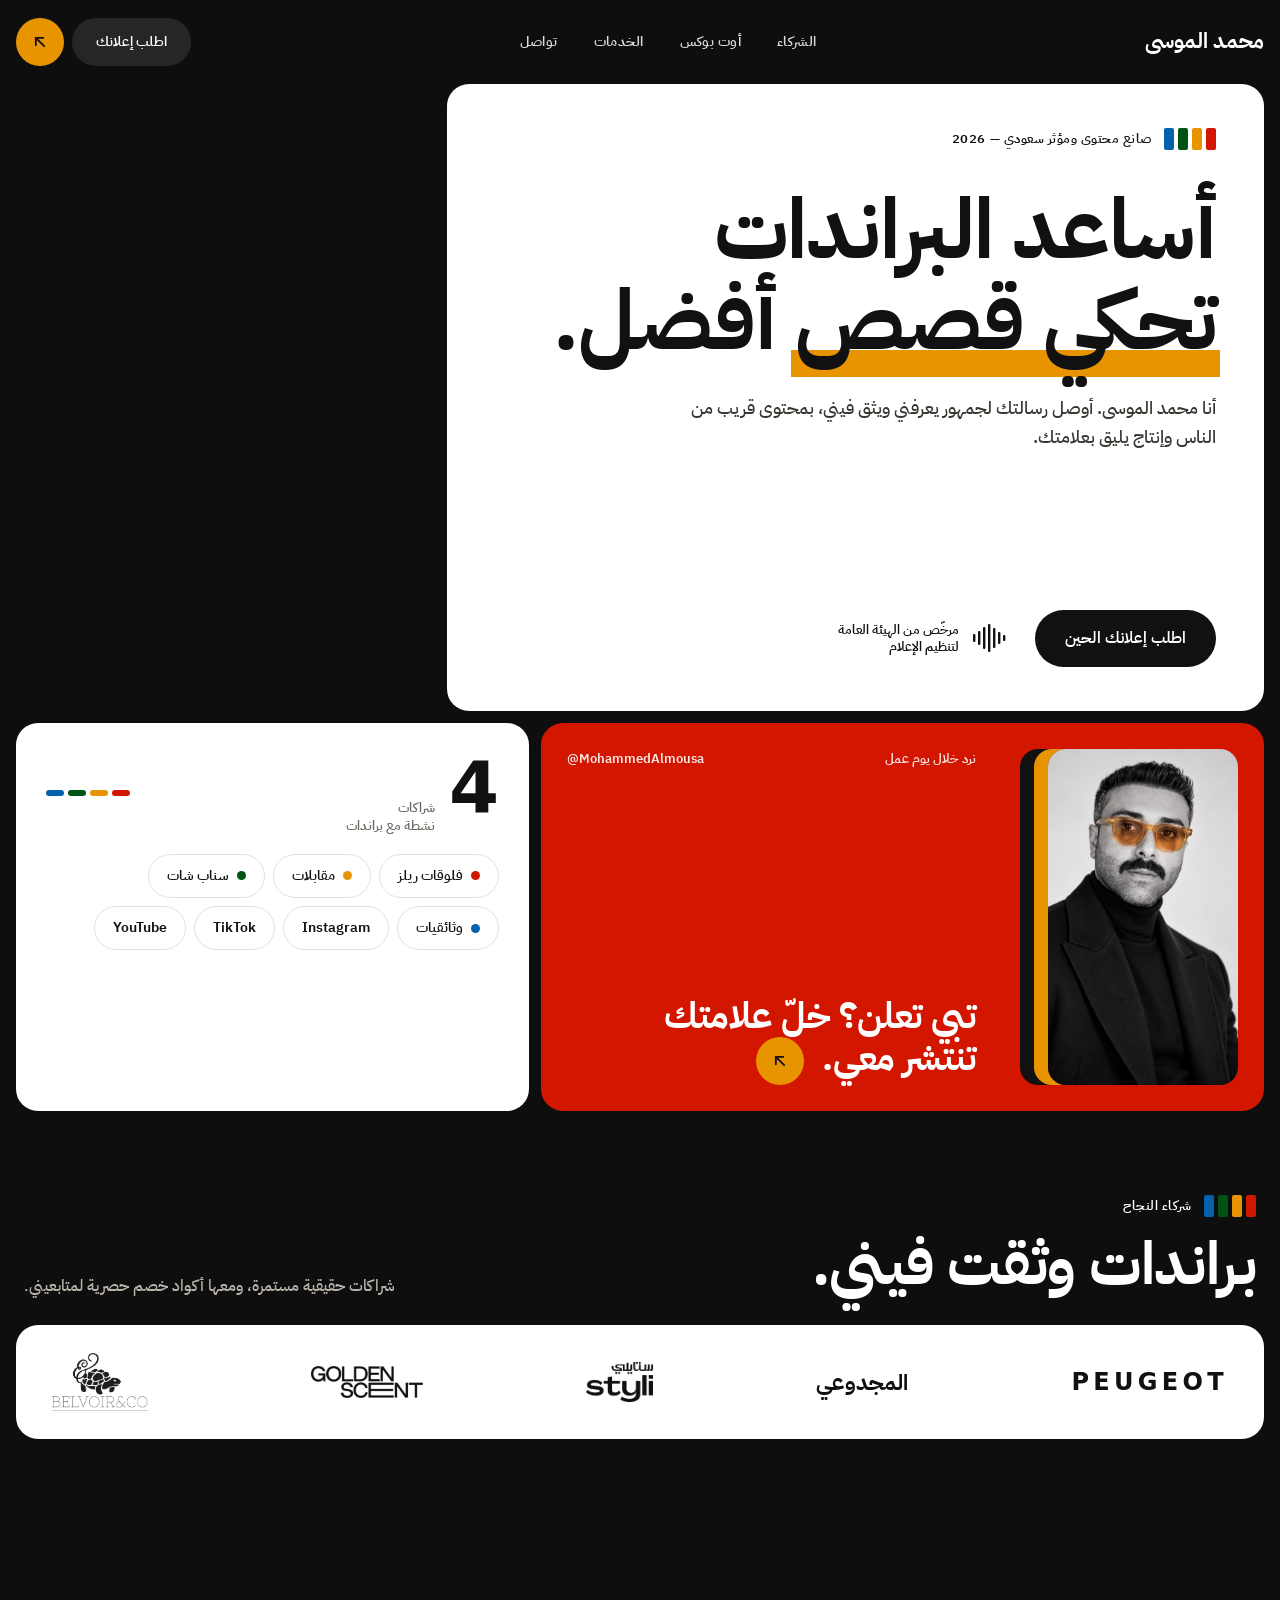
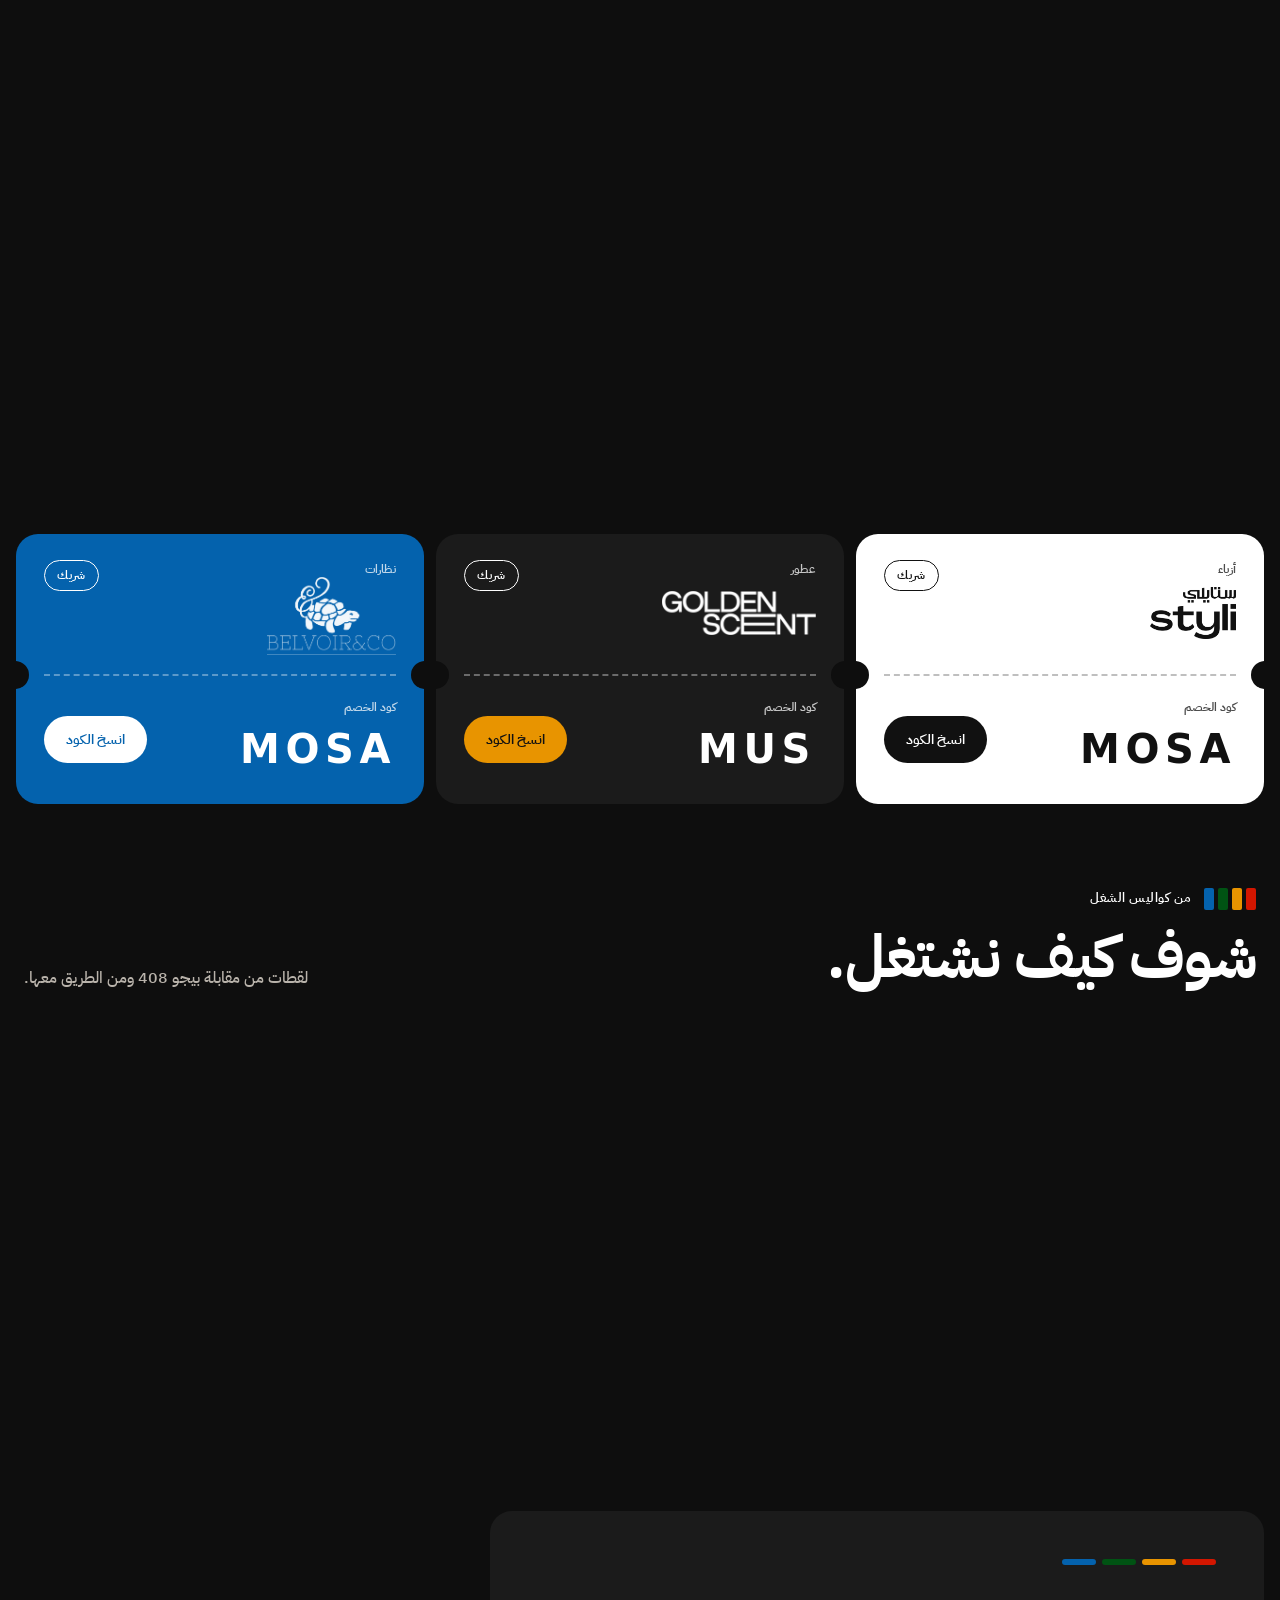
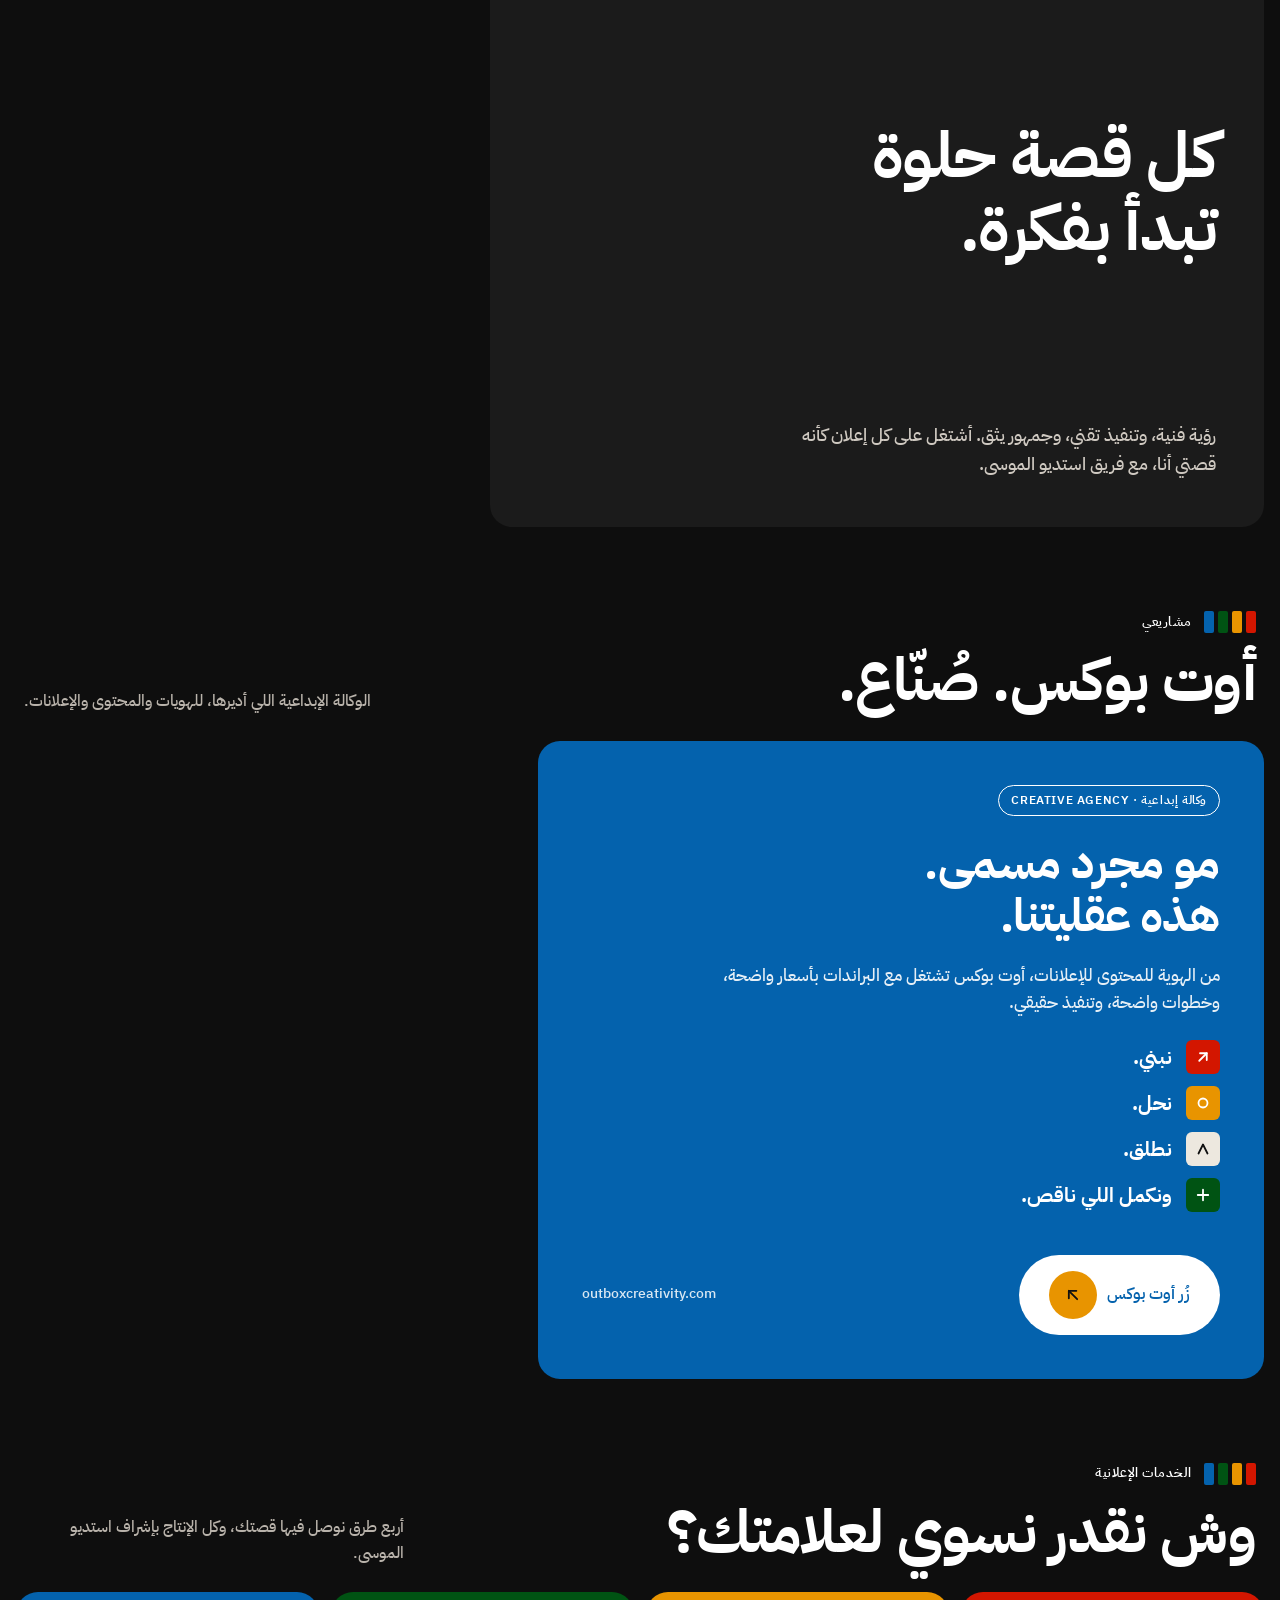
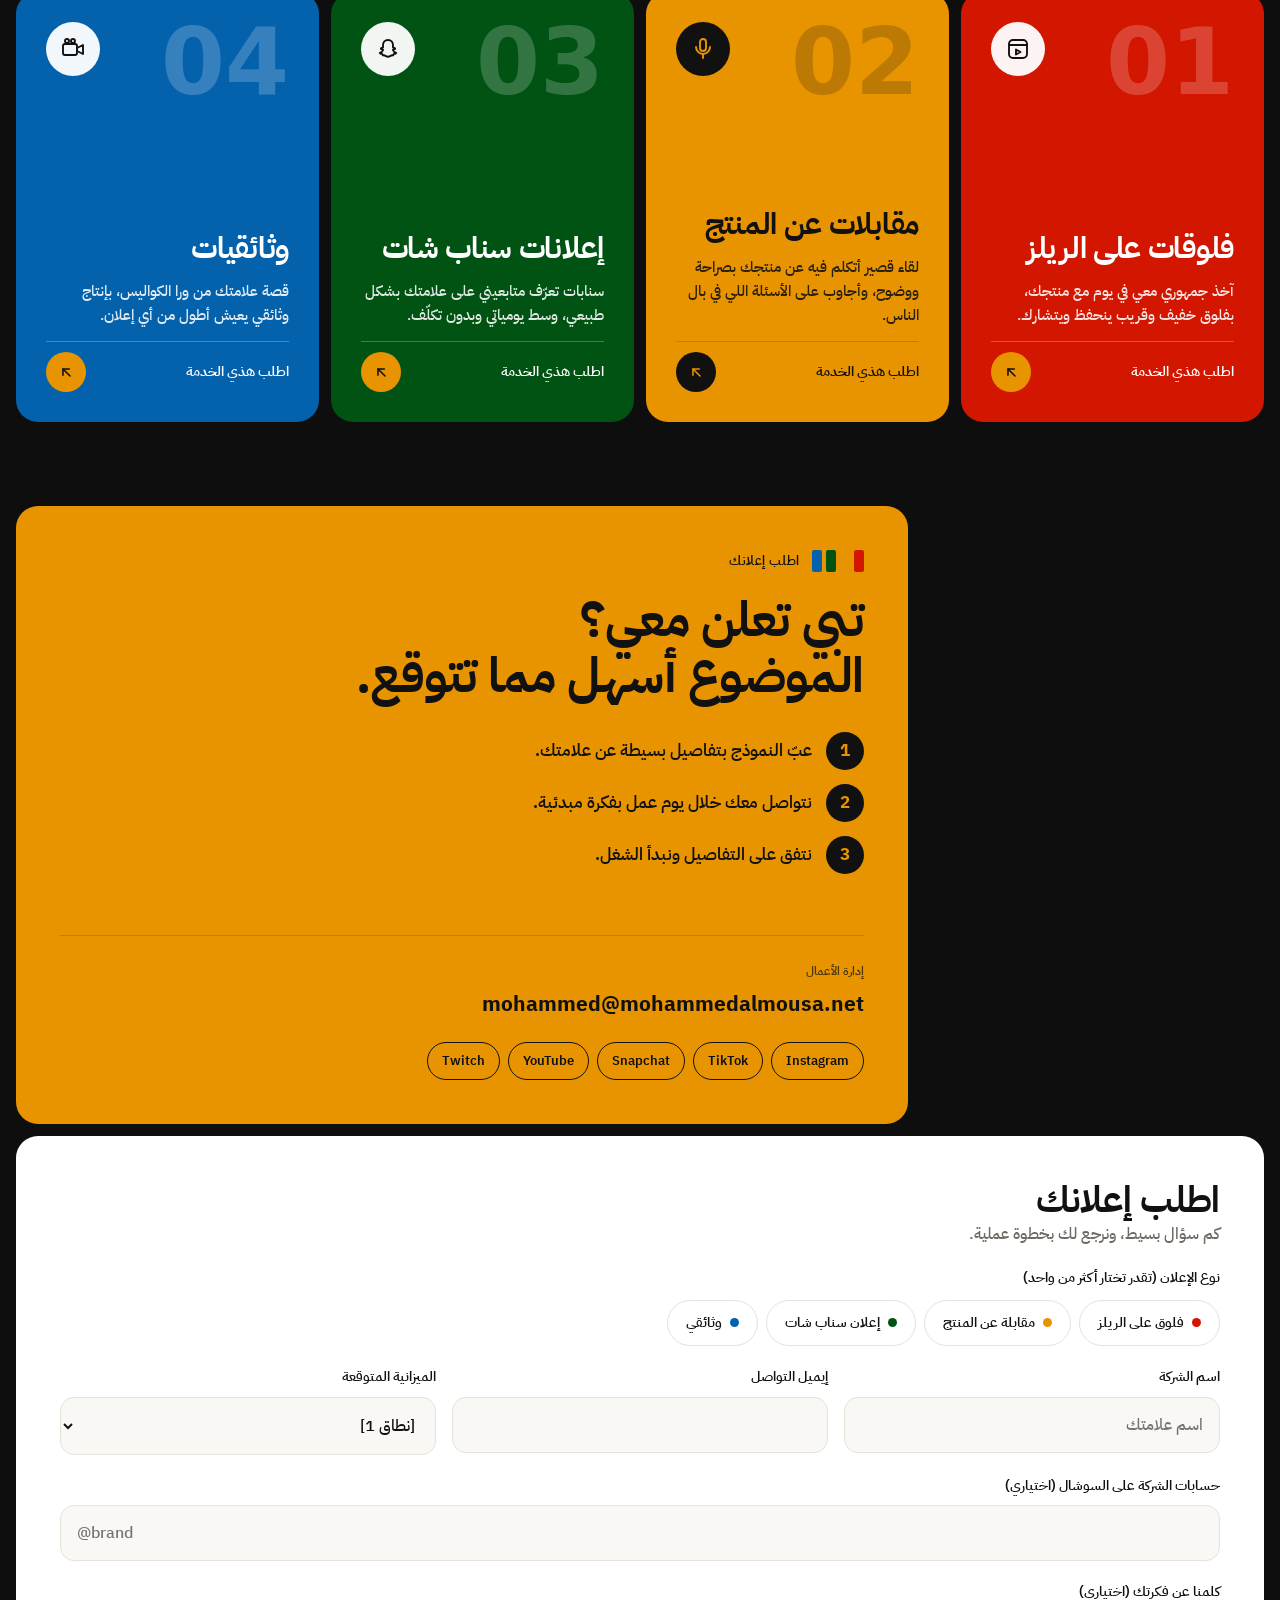
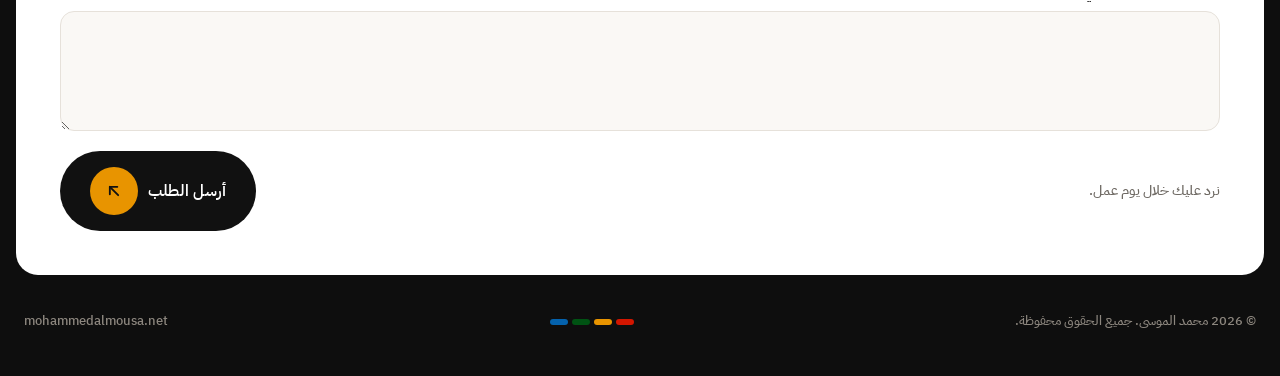
==== index.html @ 9e42bf8b "Add files via upload" ====
<!DOCTYPE html>
<html lang="ar" dir="rtl">
<head>
<meta charset="UTF-8">
<meta name="viewport" content="width=device-width, initial-scale=1">
<title>محمد الموسى — أساعد البراندات تحكي قصص أفضل</title>
<meta name="description" content="محمد الموسى، صانع محتوى ومؤثر سعودي وسفير بيجو المجدوعي. فلوقات ريلز، مقابلات، إعلانات سناب شات، ووثائقيات للبراندات.">
<meta property="og:title" content="محمد الموسى — أساعد البراندات تحكي قصص أفضل">
<meta property="og:description" content="صانع محتوى ومؤثر سعودي. اطلب إعلانك الحين.">
<meta property="og:image" content="https://mohammedalmousa.net/mohammed-smile.jpg">
<meta property="og:url" content="https://mohammedalmousa.net/">
<link rel="canonical" href="https://mohammedalmousa.net/">
<meta name="theme-color" content="#0E0E0E">
<link rel="icon" href="data:image/svg+xml,%3Csvg xmlns='http://www.w3.org/2000/svg' viewBox='0 0 64 64'%3E%3Crect width='64' height='64' rx='14' fill='%230E0E0E'/%3E%3Ctext x='32' y='43' font-family='Arial' font-weight='700' font-size='30' fill='%23E89400' text-anchor='middle'%3EM%3C/text%3E%3C/svg%3E">
<link rel="preconnect" href="https://fonts.googleapis.com">
<link rel="preconnect" href="https://fonts.gstatic.com" crossorigin>
<link href="https://fonts.googleapis.com/css2?family=IBM+Plex+Sans+Arabic:wght@300;400;600;700&display=swap" rel="stylesheet">
<script>document.documentElement.classList.add('js')</script>
<style>
@font-face{font-family:'IBM Plex Sans Arabic';src:url('IBMPlexSansArabic-Medium.ttf') format('truetype');font-weight:500;font-display:swap}
:root{
  --bg:#0E0E0E; --ink:#111111; --white:#FFFFFF; --paper:#F7F4EF;
  --red:#D31600; --orange:#E89400; --green:#005313; --blue:#0462AD;
  --grey:#262626; --muted:#6F6A64; --line:#E6E1DA; --r:22px;
  --ease:cubic-bezier(.2,.7,0,1);
}
*{box-sizing:border-box;margin:0;padding:0}
html{scroll-behavior:smooth}
body{background:var(--bg);color:var(--ink);font-family:'IBM Plex Sans Arabic',system-ui,sans-serif;font-weight:500;line-height:1.6;-webkit-font-smoothing:antialiased;overflow-x:hidden}
a{color:inherit;text-decoration:none}
img{display:block;max-width:100%}
button{font-family:inherit;cursor:pointer}
.wrap{max-width:1400px;margin:0 auto;padding:0 16px}
.card{border-radius:var(--r);overflow:hidden;position:relative}
.white{background:var(--white)} .paper{background:var(--paper)}
.red{background:var(--red);color:#fff} .orange{background:var(--orange)} .green{background:var(--green);color:#fff} .blue{background:var(--blue);color:#fff} .dark{background:#1B1B1B;color:#fff}
.kicker{display:flex;align-items:center;gap:12px;font-size:13px;font-weight:600;letter-spacing:.04em}
.kicker i{display:inline-block;width:10px;height:22px;border-radius:2px}
.kicker i:nth-child(1){background:var(--red)} .kicker i:nth-child(2){background:var(--orange);margin-inline-start:-8px} .kicker i:nth-child(3){background:var(--green);margin-inline-start:-8px} .kicker i:nth-child(4){background:var(--blue);margin-inline-start:-8px}
.tag{display:inline-flex;align-items:center;gap:6px;font-size:12px;font-weight:600;letter-spacing:.05em;border:1.5px solid currentColor;border-radius:999px;padding:5px 12px}
.pill{display:inline-flex;align-items:center;gap:10px;border-radius:999px;font-weight:600;font-size:16px;padding:16px 30px;transition:transform .25s var(--ease),background .2s,box-shadow .25s}
.pill:hover{transform:translateY(-3px)}
.pill.black{background:var(--ink);color:#fff}
.pill.black:hover{box-shadow:0 10px 24px rgba(0,0,0,.25)}
.circle{width:48px;height:48px;border-radius:999px;background:var(--orange);color:var(--ink);display:grid;place-items:center;flex-shrink:0;transition:transform .35s var(--ease)}
.circle svg{width:20px;height:20px}
a:hover .circle,.circle:hover,button:hover .circle{transform:translate(-2px,-2px) scale(1.08)}
.chip{display:inline-flex;align-items:center;gap:8px;border:1.5px solid var(--line);border-radius:999px;padding:10px 18px;font-size:14px;font-weight:600;background:#fff;transition:border-color .2s,transform .25s var(--ease)}
.chip:hover{border-color:var(--ink);transform:translateY(-2px)}
.chip i{width:9px;height:9px;border-radius:999px;display:inline-block}
.chip svg{width:18px;height:18px}
h1,h2,h3{font-weight:700;letter-spacing:-.01em;line-height:1.15}

/* PROGRESS + NAV */
.progress{position:fixed;top:0;right:0;left:0;height:3px;z-index:60;transform-origin:right;transform:scaleX(0);background:linear-gradient(90deg,var(--blue),var(--green),var(--orange),var(--red))}
nav.top{position:sticky;top:0;z-index:40;display:flex;align-items:center;justify-content:space-between;height:84px;color:#fff;transition:height .3s var(--ease),background .3s}
nav.top::before{content:"";position:absolute;inset:0 -16px;background:rgba(14,14,14,.78);backdrop-filter:blur(14px);-webkit-backdrop-filter:blur(14px);opacity:0;transition:opacity .3s;z-index:-1}
nav.top.scrolled{height:68px}
nav.top.scrolled::before{opacity:1}
.logo{display:flex;align-items:center;gap:10px;font-size:21px;font-weight:700}
.logo b{width:28px;height:28px;border-radius:8px;background:conic-gradient(var(--red) 0 25%,var(--orange) 0 50%,var(--green) 0 75%,var(--blue) 0);display:grid;place-items:center;color:#fff;font-size:14px;transition:transform .6s var(--ease)}
.logo:hover b{transform:rotate(90deg)}
.links{display:flex;gap:36px;font-size:14px;font-weight:600;letter-spacing:.03em}
.links a{position:relative;opacity:.85;transition:opacity .2s}
.links a::after{content:"";position:absolute;right:0;left:0;bottom:-6px;height:2px;background:var(--orange);transform:scaleX(0);transform-origin:right;transition:transform .3s var(--ease)}
.links a:hover{opacity:1}.links a:hover::after{transform:scaleX(1)}
.navcta{display:flex;align-items:center;gap:8px}
.navcta .pill{background:var(--grey);color:#fff;padding:13px 24px;font-size:14px}
.burger{display:none;background:none;border:0;color:#fff}

/* ASPECT-TRUE ROWS: media keep their natural ratio, so nothing gets cropped */
.row{display:flex;gap:12px;margin-bottom:12px;align-items:stretch}
.ar{flex:calc(var(--ar)) 1 0;aspect-ratio:var(--ar);min-width:0}
.fx{flex:calc(var(--f,1)) 1 0;min-width:0}
.media img,.media video{position:absolute;inset:0;width:100%;height:100%;object-fit:cover;display:block}
.media{container-type:inline-size}
/* captions on photos/clips: centred, and scaled to the card they sit on */
.media .ph-cap{left:6%;right:6%;inset-inline:6%;bottom:7%;text-align:center;font-size:clamp(16px,8.5cqw,46px);line-height:1.2;text-shadow:0 2px 18px rgba(0,0,0,.35)}
.vtag{position:absolute;top:18px;left:50%;transform:translateX(-50%);white-space:nowrap;z-index:3;display:flex;align-items:center;gap:8px;background:rgba(0,0,0,.55);backdrop-filter:blur(8px);-webkit-backdrop-filter:blur(8px);color:#fff;border-radius:999px;padding:8px 14px;font-size:12px;font-weight:600}
.vtag i{width:8px;height:8px;border-radius:999px;background:var(--red)}
.js .vtag i{animation:blink 1.6s ease-in-out infinite}
@keyframes blink{50%{opacity:.25}}
.reels .card{border-radius:20px}
/* one arrow button everywhere: same size, same colours */
.go .circle{width:40px;height:40px}
.go .circle svg{width:17px;height:17px}
.orange .circle{background:var(--ink);color:var(--orange)}
/* static partner logos */
.logos{background:#fff;border-radius:var(--r);margin-bottom:12px;padding:28px 36px;display:flex;align-items:center;justify-content:space-between;gap:24px;flex-wrap:wrap}
.logos img{height:40px;width:auto}
.logos .pwm{font-family:system-ui,sans-serif;letter-spacing:.18em;font-size:24px;font-weight:700}
/* OUTBOX */
.ob-text{padding:44px;display:flex;flex-direction:column;gap:20px}
.ob-text h3{font-size:clamp(34px,3.6vw,54px)}
.ob-text p{font-size:17px;opacity:.9;max-width:520px}
.ob-list{display:flex;flex-direction:column;gap:12px;margin-top:4px}
.ob-list li{list-style:none;display:flex;align-items:center;gap:14px;font-size:20px;font-weight:700}
.ob-list b{width:34px;height:34px;border-radius:6px;display:grid;place-items:center;color:#fff}
.ob-list b svg{width:18px;height:18px}
.ob-foot{margin-top:auto;display:flex;align-items:center;justify-content:space-between;gap:16px;flex-wrap:wrap}
.ob-foot .pill{background:#fff;color:var(--blue)}
.ob-foot small{font-size:14px;opacity:.85;direction:ltr}
.slider{background:#0A0A0A}
.slides{position:absolute;inset:0;display:flex;overflow-x:auto;scroll-snap-type:x mandatory;scroll-behavior:smooth;scrollbar-width:none}
.slides::-webkit-scrollbar{display:none}
.slides a{flex:0 0 100%;height:100%;scroll-snap-align:start;position:relative}
.slides img{position:absolute;inset:0;width:100%;height:100%;object-fit:cover}
.sl-ctrl{position:absolute;bottom:18px;left:18px;right:18px;z-index:3;display:flex;justify-content:space-between;align-items:center;pointer-events:none}
.sl-ctrl>*{pointer-events:auto}
.sl-btns{display:flex;gap:8px}
.sl-btns button{border:0;padding:0}
.sl-dots{display:flex;gap:6px;background:rgba(0,0,0,.45);backdrop-filter:blur(8px);padding:8px 10px;border-radius:999px}
.sl-dots button{width:9px;height:9px;border-radius:999px;border:0;padding:0;background:rgba(255,255,255,.45);transition:width .3s var(--ease),background .3s}
.sl-dots button[aria-current="true"]{width:26px;background:#fff}
/* GRID */
.bento{display:grid;grid-template-columns:repeat(12,minmax(0,1fr));gap:12px;margin-bottom:12px}
.s7{grid-column:span 7}.s5{grid-column:span 5}.s4{grid-column:span 4}.s8{grid-column:span 8}.s6{grid-column:span 6}.s3{grid-column:span 3}.s12{grid-column:span 12}

/* HERO */
.hero-text{padding:44px 48px;display:flex;flex-direction:column}
.hero-text h1{font-size:clamp(46px,6.6vw,98px);margin:34px 0 28px;line-height:1.08}
.hl{position:relative;white-space:nowrap}
.hl::before{content:"";position:absolute;right:-4px;left:-4px;bottom:.08em;height:.32em;background:var(--orange);z-index:-1;transform-origin:right;transform:scaleX(1)}
.hero-text h1{position:relative;z-index:0}
.hero-text p{font-size:18px;color:#3A3632;max-width:560px}
.hero-foot{margin-top:auto;display:flex;align-items:center;gap:28px;flex-wrap:wrap;padding-top:34px}
.wave{display:flex;align-items:center;gap:14px;font-size:13px;font-weight:600;line-height:1.35}
.wave svg{width:34px;height:28px}
.wave rect{transform-origin:center;transform-box:fill-box}
.js .wave rect{animation:eq 1.2s ease-in-out infinite}
.wave rect:nth-child(2){animation-delay:.1s}.wave rect:nth-child(3){animation-delay:.25s}.wave rect:nth-child(4){animation-delay:.4s}.wave rect:nth-child(5){animation-delay:.2s}.wave rect:nth-child(6){animation-delay:.35s}.wave rect:nth-child(7){animation-delay:.05s}
@keyframes eq{0%,100%{transform:scaleY(1)}50%{transform:scaleY(.35)}}
.js .hero-photo img{animation:kb 16s ease-in-out infinite alternate;transform-origin:50% 30%}
@keyframes kb{from{transform:scale(1)}to{transform:scale(1.06)}}
.shade::after{content:"";position:absolute;inset:0;background:linear-gradient(180deg,rgba(0,0,0,0) 45%,rgba(0,0,0,.7) 100%);pointer-events:none}
.ph-top{position:absolute;top:24px;inset-inline:24px;display:flex;justify-content:space-between;z-index:2}
.ph-badge{width:52px;height:52px;border-radius:999px;background:var(--ink);display:grid;place-items:center;color:var(--orange)}
.ph-badge svg{width:24px;height:24px}
.js .ph-badge svg{animation:spin 12s linear infinite}
@keyframes spin{to{transform:rotate(360deg)}}
.ph-chip{background:rgba(255,255,255,.92);border-radius:999px;padding:10px 16px;font-size:13px;font-weight:600;display:flex;gap:8px;align-items:center;height:fit-content}
.ph-chip svg{width:16px;height:16px;color:var(--red)}
.ph-cap{position:absolute;bottom:30px;inset-inline:30px;z-index:2;color:#fff;font-size:34px;font-weight:700;line-height:1.2}

/* word reveal */
.js .w{display:inline-block;opacity:0;transform:translateY(40%) rotate(2deg);animation:rise .9s var(--ease) forwards}
.js .hl::before{transform:scaleX(0);animation:draw .8s var(--ease) 1s forwards}
@keyframes rise{to{opacity:1;transform:none}}
@keyframes draw{to{transform:scaleX(1)}}

/* ROW 2 */
.contact-mini{padding:26px;display:flex;gap:28px;min-height:260px}
.cm-photo{width:190px;flex-shrink:0;position:relative;align-self:flex-start;margin-inline-end:28px}
.cm-photo img{width:100%;height:auto;aspect-ratio:1017/1800;object-fit:cover;border-radius:18px;box-shadow:-14px 0 0 var(--orange),-28px 0 0 var(--ink);transition:box-shadow .4s var(--ease)}
.contact-mini:hover .cm-photo img{box-shadow:-20px 0 0 var(--orange),-40px 0 0 var(--ink)}
.cm-body{flex:1;display:flex;flex-direction:column;padding-inline-start:16px}
.cm-meta{display:flex;justify-content:space-between;font-size:13px;font-weight:600;opacity:.9}
.cm-body h2{font-size:36px;margin-top:auto}
.cm-body h2 .circle{display:inline-grid;vertical-align:middle;margin-inline-start:10px}
.stats{padding:28px 30px;display:flex;flex-direction:column;gap:18px}
.stat-row{display:flex;align-items:center;justify-content:space-between}
.big{font-size:72px;font-weight:700;line-height:1;display:flex;align-items:baseline;gap:14px;font-family:system-ui,sans-serif}
.big small{font-size:13px;font-weight:600;color:var(--muted);line-height:1.4;font-family:'IBM Plex Sans Arabic',sans-serif}
.chips{display:flex;flex-wrap:wrap;gap:8px}

/* MARQUEES */
.marquee{border-radius:var(--r);overflow:hidden;margin-bottom:12px;padding:22px 0}
.marquee.orange{background:var(--orange)}
.marquee.logos{background:#fff;padding:26px 0}
.track{display:flex;gap:40px;width:max-content;animation:scroll 32s linear infinite;font-size:30px;font-weight:700;white-space:nowrap}
.track.rev{animation-direction:reverse;animation-duration:26s}
.track span{display:flex;align-items:center;gap:40px}
.track svg{width:24px;height:24px}
.track img{height:40px;width:auto}
.track .pwm{font-family:system-ui,sans-serif;letter-spacing:.18em;font-size:26px}
.track .dot{width:10px;height:10px;border-radius:999px;background:var(--ink);opacity:.2}
@keyframes scroll{from{transform:translateX(0)}to{transform:translateX(50%)}}
.marquee:hover .track{animation-play-state:paused}

/* SECTION HEAD */
.shead{display:flex;justify-content:space-between;align-items:flex-end;gap:24px;color:#fff;padding:72px 8px 26px}
.shead h2{font-size:clamp(34px,4.6vw,64px)}
.shead p{color:#B9B3AB;max-width:380px;font-size:16px}

/* PEUGEOT */
.peugeot{color:#fff;background:#0A0A0A}
.peugeot img{transition:transform 1.4s var(--ease)}
.peugeot:hover img{transform:scale(1.05)}
.peugeot::after{content:"";position:absolute;inset:0;background:linear-gradient(270deg,rgba(0,0,0,.72) 0%,rgba(0,0,0,.35) 45%,rgba(0,0,0,0) 70%)}
.pg-body{position:relative;z-index:2;padding:44px;display:flex;flex-direction:column;height:100%;max-width:560px}
.pg-body h3{font-size:54px;margin:22px 0 16px}
.pg-body p{color:#E7E2DB;font-size:17px}
.pg-foot{margin-top:auto;display:flex;align-items:center;gap:18px;padding-top:28px}
.pg-foot .wm{font-size:24px;font-weight:700;letter-spacing:.16em;font-family:system-ui,sans-serif}
.pg-foot .sep{width:1px;height:26px;background:rgba(255,255,255,.4)}

/* COUPONS */
.coupon{min-height:270px;display:flex;flex-direction:column;transition:transform .4s var(--ease)}
.coupon:hover{transform:translateY(-6px) rotate(-.6deg)}
.cp-top{padding:26px 28px;height:140px;display:flex;justify-content:space-between;align-items:flex-start}
.cp-brand{display:flex;flex-direction:column;gap:8px}
.cp-brand small{font-size:12px;font-weight:600;opacity:.75}
.cp-brand img{height:52px;width:auto;object-fit:contain;object-position:right}
.cp-cut{position:relative;height:0;margin:0 28px;border-top:2px dashed rgba(0,0,0,.25)}
.dark .cp-cut,.blue .cp-cut{border-color:rgba(255,255,255,.35)}
.cp-cut::before,.cp-cut::after{content:"";position:absolute;top:-15px;width:28px;height:28px;border-radius:999px;background:var(--bg)}
.cp-cut::before{right:-43px}.cp-cut::after{left:-43px}
.cp-bottom{flex:1;padding:22px 28px;display:flex;justify-content:space-between;align-items:center}
.code small{display:block;font-size:12px;font-weight:600;opacity:.75}
.code b{font-size:40px;font-weight:700;letter-spacing:.14em;direction:ltr;display:block;font-family:system-ui,sans-serif}
.copy{border:0;border-radius:999px;padding:13px 22px;font-size:14px;font-weight:600;background:var(--ink);color:#fff;transition:transform .25s var(--ease),background .2s}
.copy:hover{transform:scale(1.05)}
.dark .copy{background:var(--orange);color:var(--ink)}
.blue .copy{background:#fff;color:var(--blue)}
.copy.done{background:#16A34A!important;color:#fff!important}

/* STORY ROW */
.story{margin-top:72px}
.story-text{padding:48px;display:flex;flex-direction:column;justify-content:space-between;gap:32px}
.story-text h2{font-size:clamp(40px,5vw,76px)}
.story-text p{max-width:420px;color:#CFC9C1;font-size:18px}
.story-text .dots{display:flex;gap:6px}
.story-text .dots i{width:34px;height:6px;border-radius:999px}
.story .media img{transition:transform 1.4s var(--ease)}
.story .media:hover img{transform:scale(1.04)}

/* SERVICES */
.svc{padding:30px;min-height:430px;display:flex;flex-direction:column;gap:14px;transform-style:preserve-3d;transition:transform .5s var(--ease),box-shadow .5s var(--ease);will-change:transform}
.svc:hover{box-shadow:0 26px 50px rgba(0,0,0,.45)}
.svc .num{font-size:92px;font-weight:700;line-height:.9;opacity:.2;font-family:system-ui,sans-serif}
.svc .ic{width:54px;height:54px;border-radius:999px;display:grid;place-items:center;background:rgba(255,255,255,.95);color:var(--ink);transition:transform .5s var(--ease)}
.orange .ic{background:var(--ink);color:var(--orange)}
.svc:hover .ic{transform:rotate(-12deg) scale(1.1)}
.svc .ic svg{width:24px;height:24px}
.svc-top{display:flex;justify-content:space-between;align-items:flex-start}
.svc h3{font-size:30px;margin-top:auto}
.svc p{font-size:15px;opacity:.88}
.svc .go{display:flex;align-items:center;justify-content:space-between;font-size:14px;font-weight:600;padding-top:10px;border-top:1.5px solid rgba(255,255,255,.25)}
.orange .go{border-color:rgba(0,0,0,.15)}
.svc .go span{transition:transform .3s var(--ease)}
.svc:hover .go span{transform:translateX(-6px)}

/* CONTACT */
.c-info{padding:44px;display:flex;flex-direction:column;gap:20px}
.c-info h2{font-size:clamp(34px,3.8vw,56px)}
.steps{display:flex;flex-direction:column;gap:14px;margin-top:8px}
.step{display:flex;gap:14px;align-items:center;font-size:17px;font-weight:600}
.step b{width:38px;height:38px;border-radius:999px;background:var(--ink);color:var(--orange);display:grid;place-items:center;flex-shrink:0}
.c-row{margin-top:auto;display:flex;justify-content:space-between;align-items:flex-end;gap:20px;flex-wrap:wrap;padding-top:22px;border-top:1.5px solid rgba(0,0,0,.15)}
.c-mail small{font-size:12px;font-weight:600;opacity:.7}
.c-mail a{display:block;direction:ltr;text-align:right;font-size:clamp(16px,4.4vw,21px);font-weight:700;margin-top:4px;overflow-wrap:anywhere}
.socials{display:flex;flex-wrap:wrap;gap:8px}
.socials a{border:1.5px solid var(--ink);border-radius:999px;padding:8px 14px;font-size:13px;font-weight:600;transition:background .2s,color .2s}
.socials a:hover{background:var(--ink);color:var(--orange)}
form.c-form{padding:44px;display:flex;flex-direction:column;gap:20px}
.c-form-head{display:flex;justify-content:space-between;align-items:flex-end;gap:16px;flex-wrap:wrap}
.c-form h3{font-size:36px}
.c-form .sub{color:var(--muted)}
.fgrid{display:grid;grid-template-columns:repeat(3,minmax(0,1fr));gap:16px}
label{display:flex;flex-direction:column;gap:8px;font-size:14px;font-weight:600}
input,select,textarea{font-family:inherit;font-size:16px;font-weight:500;border:1.5px solid var(--line);border-radius:14px;padding:15px 16px;background:#FAF8F5;color:var(--ink);outline:none;transition:border-color .2s,background .2s,box-shadow .2s}
input:focus,select:focus,textarea:focus{border-color:var(--ink);background:#fff;box-shadow:0 0 0 4px rgba(232,148,0,.25)}
textarea{min-height:120px;resize:vertical}
.types{display:flex;flex-wrap:wrap;gap:8px}
.types input{position:absolute;opacity:0;pointer-events:none}
.types label{flex-direction:row;cursor:pointer}
.types span{display:inline-flex;align-items:center;gap:8px;border:1.5px solid var(--line);border-radius:999px;padding:11px 18px;font-size:14px;transition:all .25s var(--ease)}
.types span i{width:9px;height:9px;border-radius:999px}
.types input:checked+span{background:var(--ink);color:#fff;border-color:var(--ink);transform:scale(1.04)}
.types input:focus-visible+span{outline:2px solid var(--orange);outline-offset:2px}
.f-foot{display:flex;justify-content:space-between;align-items:center;gap:16px;flex-wrap:wrap}
.f-foot small{color:var(--muted);font-size:14px}
.f-foot button{border:0}

footer{display:flex;justify-content:space-between;align-items:center;color:#8C867E;font-size:13px;padding:36px 8px 44px;gap:16px;flex-wrap:wrap}
.pal{display:flex;gap:4px}.pal i{width:18px;height:6px;border-radius:999px}

.toast{position:fixed;bottom:24px;left:50%;transform:translate(-50%,120px);background:var(--orange);color:var(--ink);font-weight:700;padding:14px 24px;border-radius:999px;transition:transform .35s var(--ease),opacity .35s;z-index:70;opacity:0;pointer-events:none}
.toast.show{transform:translate(-50%,0);opacity:1}

/* reveals */
.js .rv{opacity:0;transform:translateY(34px) scale(.985);transition:opacity .9s var(--ease),transform .9s var(--ease)}
.js .rv.clip{transform:none;clip-path:inset(0 0 100% 0 round 22px);transition:clip-path 1.1s var(--ease),opacity .6s}
.js .rv.in{opacity:1;transform:none}
.js .rv.clip.in{clip-path:inset(0 0 0 0 round 22px)}

@media (prefers-reduced-motion:reduce){
  .js .rv,.js .rv.clip{opacity:1;transform:none;clip-path:none;transition:none}
  .js .w{opacity:1;transform:none;animation:none}
  .js .hl::before{transform:scaleX(1);animation:none}
  .track,.js .hero-photo img,.js .wave rect,.js .ph-badge svg,.js .vtag i{animation:none}
  *{transition:none!important}
}

@media (max-width:1000px){
  .links{display:none}.burger{display:block}
  nav.top.open .links{display:flex;position:absolute;top:100%;inset-inline:0;flex-direction:column;background:#1B1B1B;padding:22px;border-radius:18px;gap:18px}
  .s7,.s5,.s4,.s8,.s6,.s3{grid-column:span 12}
  .row{flex-direction:column}.ar,.fx{flex:none;width:100%}
  .reels{flex-direction:row;flex-wrap:wrap;align-items:flex-start}.reels .ar{width:calc(50% - 6px)}.reels .ar[style*="16/9"]{width:100%;order:-1}
  .hero-text{padding:32px 26px}
  .story-text{padding:30px}
  .contact-mini{flex-direction:column}.cm-photo{width:62%;margin:0 0 0 28px}.cm-body{padding:0}
  .fgrid{grid-template-columns:1fr}
  .shead{flex-direction:column;align-items:flex-start}
  .pg-body{padding:30px}.pg-body h3{font-size:38px}
  .c-info,form.c-form{padding:30px 24px}
  .navcta .pill{display:none}
  .svc{min-height:360px}
}
</style>
</head>
<body>
<div class="progress" id="progress" aria-hidden="true"></div>
<div class="wrap">

<nav class="top" id="nav">
  <a href="#top" class="logo">محمد الموسى</a>
  <div class="links">
    <a href="#partners">الشركاء</a>
    <a href="#outbox">أوت بوكس</a>
    <a href="#services">الخدمات</a>
    <a href="#contact">تواصل</a>
  </div>
  <div class="navcta">
    <a href="#contact" class="pill">اطلب إعلانك</a>
    <a href="#contact" class="circle" aria-label="اطلب إعلانك"><svg viewBox="0 0 24 24" fill="none" stroke="currentColor" stroke-width="2.2" stroke-linecap="round" stroke-linejoin="round"><path d="M17 17L7 7"/><path d="M7 16V7h9"/></svg></a>
    <button class="burger" id="burger" aria-label="القائمة"><svg width="28" height="28" viewBox="0 0 24 24" fill="none" stroke="currentColor" stroke-width="2" stroke-linecap="round"><path d="M4 7h16M4 12h16M4 17h16"/></svg></button>
  </div>
</nav>

<main id="top">
<section class="row">
  <div class="card white hero-text fx rv" style="--f:1.15">
    <div class="kicker"><i></i><i></i><i></i><i></i>صانع محتوى ومؤثر سعودي — 2026</div>
    <h1><span class="w" style="animation-delay:.15s">أساعد</span> <span class="w" style="animation-delay:.27s">البراندات</span> <span class="hl"><span class="w" style="animation-delay:.39s">تحكي</span> <span class="w" style="animation-delay:.51s">قصص</span></span> <span class="w" style="animation-delay:.63s">أفضل.</span></h1>
    <p>أنا محمد الموسى. أوصل رسالتك لجمهور يعرفني ويثق فيني، بمحتوى قريب من الناس وإنتاج يليق بعلامتك.</p>
    <div class="hero-foot">
      <a href="#contact" class="pill black">اطلب إعلانك الحين</a>
      <div class="wave">
        <svg viewBox="0 0 34 28" fill="currentColor" aria-hidden="true"><rect x="0" y="10" width="2.4" height="8" rx="1"/><rect x="5" y="7" width="2.4" height="14" rx="1"/><rect x="10" y="3" width="2.4" height="22" rx="1"/><rect x="15" y="0" width="2.4" height="28" rx="1"/><rect x="20" y="4" width="2.4" height="20" rx="1"/><rect x="25" y="8" width="2.4" height="12" rx="1"/><rect x="30" y="11" width="2.4" height="6" rx="1"/></svg>
        <span>مرخّص من الهيئة العامة<br>لتنظيم الإعلام</span>
      </div>
    </div>
  </div>
  <div class="card hero-photo media shade ar rv clip" style="--ar:1202/1800">
    <img src="mohammed-smile.jpg" alt="محمد الموسى مبتسم بجاكيت بني">
    <div class="ph-top">
      <span class="ph-badge" aria-hidden="true"><svg viewBox="0 0 24 24" fill="currentColor"><path d="M12 0l2.6 9.4L24 12l-9.4 2.6L12 24l-2.6-9.4L0 12l9.4-2.6z"/></svg></span>
      <span class="ph-chip"><svg viewBox="0 0 24 24" fill="none" stroke="currentColor" stroke-width="2.2" stroke-linecap="round" stroke-linejoin="round"><path d="M12 3l7 3v6c0 4.5-3 7.5-7 9-4-1.5-7-4.5-7-9V6z"/><path d="M9 12l2 2 4-4"/></svg>سفير بيجو · المجدوعي</span>
    </div>
    <div class="ph-cap">قريب من الناس،<br>ويوصل لهم.</div>
  </div>
</section>

<section class="bento">
  <a href="#contact" class="card red contact-mini s7 rv">
    <div class="cm-photo"><img src="mohammed-orange-glasses.jpg" alt="بورتريه محمد الموسى بنظارة برتقالية"></div>
    <div class="cm-body">
      <div class="cm-meta"><span>نرد خلال يوم عمل</span><span dir="ltr">@MohammedAlmousa</span></div>
      <h2>تبي تعلن؟ خلّ علامتك<br>تنتشر معي. <span class="circle"><svg viewBox="0 0 24 24" fill="none" stroke="currentColor" stroke-width="2.2" stroke-linecap="round" stroke-linejoin="round"><path d="M17 17L7 7"/><path d="M7 16V7h9"/></svg></span></h2>
    </div>
  </a>
  <div class="card white stats s5 rv">
    <div class="stat-row">
      <div class="big"><span data-count="4">4</span> <small>شراكات<br>نشطة مع براندات</small></div>
      <span class="pal" aria-hidden="true"><i style="background:var(--red)"></i><i style="background:var(--orange)"></i><i style="background:var(--green)"></i><i style="background:var(--blue)"></i></span>
    </div>
    <div class="chips">
      <span class="chip"><i style="background:var(--red)"></i>فلوقات ريلز</span>
      <span class="chip"><i style="background:var(--orange)"></i>مقابلات</span>
      <span class="chip"><i style="background:var(--green)"></i>سناب شات</span>
      <span class="chip"><i style="background:var(--blue)"></i>وثائقيات</span>
      <span class="chip">Instagram</span>
      <span class="chip">TikTok</span>
      <span class="chip">YouTube</span>
    </div>
  </div>
</section>


<section id="partners">
  <div class="shead rv">
    <div>
      <div class="kicker"><i></i><i></i><i></i><i></i>شركاء النجاح</div>
      <h2 style="margin-top:14px">براندات وثقت فيني.</h2>
    </div>
    <p>شراكات حقيقية مستمرة، ومعها أكواد خصم حصرية لمتابعيني.</p>
  </div>

  <div class="logos rv" aria-label="شعارات الشركاء">
    <span class="pwm">PEUGEOT</span>
    <b style="font-size:22px">المجدوعي</b>
    <img src="styli-black.png" alt="Styli">
    <img src="goldenscent-logo-black.png" alt="Golden Scent" style="height:32px">
    <img src="belvoir-black.png" alt="Belvoir &amp; Co" style="height:58px">
  </div>

  <div class="row">
    <article class="card peugeot media ar rv clip" style="--ar:2000/1561">
      <img src="peugeot-mountains.jpg" alt="سيارة بيجو 408 على قمة جبل وقت الغروب في السعودية">
      <div class="pg-body">
        <span class="tag" style="align-self:flex-start">سفير رسمي · BRAND AMBASSADOR</span>
        <h3>سفير بيجو<br>في السعودية.</h3>
        <p>مع وكالة المجدوعي، أقدّم سيارات بيجو لجمهوري بتجربة حقيقية وقريبة، من الطريق للتفاصيل.</p>
        <div class="pg-foot">
          <span class="wm">PEUGEOT</span><span class="sep"></span><span>المجدوعي</span>
          <a href="https://marwanaljuzuly.my.canva.site/mohmmwedpeugeot" target="_blank" rel="noopener" class="circle" aria-label="شوف الشراكة" style="margin-inline-start:auto"><svg viewBox="0 0 24 24" fill="none" stroke="currentColor" stroke-width="2.2" stroke-linecap="round" stroke-linejoin="round"><path d="M17 17L7 7"/><path d="M7 16V7h9"/></svg></a>
        </div>
      </div>
    </article>
    <div class="card side media shade ar rv clip" style="--ar:9/16">
      <video class="loop" autoplay muted loop playsinline preload="auto" poster="clip-studio-wide.jpg" aria-label="مقطع من مقابلة محمد الموسى عن بيجو 408"><source src="clip-studio-wide.mp4" type="video/mp4"></video>
      <span class="vtag"><i></i>مقابلة بيجو 408</span>
      <div class="ph-cap">من الاستوديو،<br>مع بيجو.</div>
    </div>
  </div>

  <div class="bento">
    <article class="card white coupon s4 rv">
      <div class="cp-top"><div class="cp-brand"><small>أزياء</small><img src="styli-black.png" alt="Styli"></div><span class="tag">شريك</span></div>
      <div class="cp-cut"></div>
      <div class="cp-bottom"><div class="code"><small>كود الخصم</small><b>MOSA</b></div><button class="copy" data-code="MOSA">انسخ الكود</button></div>
    </article>
    <article class="card dark coupon s4 rv">
      <div class="cp-top"><div class="cp-brand"><small>عطور</small><img src="goldenscent-logo-white.png" alt="Golden Scent" style="height:44px;margin-top:4px"></div><span class="tag">شريك</span></div>
      <div class="cp-cut"></div>
      <div class="cp-bottom"><div class="code"><small>كود الخصم</small><b>MUS</b></div><button class="copy" data-code="MUS">انسخ الكود</button></div>
    </article>
    <article class="card blue coupon s4 rv">
      <div class="cp-top"><div class="cp-brand"><small>نظارات</small><img src="belvoir-white.png" alt="Belvoir & Co" style="height:78px;margin-top:-10px"></div><span class="tag">شريك</span></div>
      <div class="cp-cut"></div>
      <div class="cp-bottom"><div class="code"><small>كود الخصم</small><b>MOSA</b></div><button class="copy" data-code="MOSA">انسخ الكود</button></div>
    </article>
  </div>
</section>

<section aria-label="من كواليس الشغل">
  <div class="shead rv">
    <div>
      <div class="kicker"><i></i><i></i><i></i><i></i>من كواليس الشغل</div>
      <h2 style="margin-top:14px">شوف كيف نشتغل.</h2>
    </div>
    <p>لقطات من مقابلة بيجو 408 ومن الطريق معها.</p>
  </div>
  <div class="row reels">
    <div class="card media shade ar rv clip" style="--ar:9/16">
      <video class="loop" autoplay muted loop playsinline preload="auto" poster="clip-smile.jpg" aria-label="محمد الموسى يبتسم أثناء المقابلة"><source src="clip-smile.mp4" type="video/mp4"></video>
      <span class="vtag"><i></i>مقابلة</span>
    </div>
    <div class="card media shade ar rv clip" style="--ar:16/9">
      <video class="loop" autoplay muted loop playsinline preload="auto" poster="clip-road.jpg" aria-label="سيارة بيجو 408 على الطريق بالليل"><source src="clip-road.mp4" type="video/mp4"></video>
      <span class="vtag"><i></i>بيجو 408</span>
      <div class="ph-cap">من الطريق، مع بيجو.</div>
    </div>
    <div class="card media shade ar rv clip" style="--ar:9/16">
      <video class="loop" autoplay muted loop playsinline preload="auto" poster="clip-talk.jpg" aria-label="محمد الموسى يتكلم للكاميرا"><source src="clip-talk.mp4" type="video/mp4"></video>
      <span class="vtag"><i></i>مقابلة</span>
    </div>
  </div>
</section>

<section class="row story" aria-label="عن محمد">
  <div class="card dark story-text fx rv" style="--f:1.1">
    <div class="dots"><i style="background:var(--red)"></i><i style="background:var(--orange)"></i><i style="background:var(--green)"></i><i style="background:var(--blue)"></i></div>
    <h2>كل قصة حلوة<br>تبدأ بفكرة.</h2>
    <p>رؤية فنية، وتنفيذ تقني، وجمهور يثق. أشتغل على كل إعلان كأنه قصتي أنا، مع فريق استديو الموسى.</p>
  </div>
  <div class="card media ar rv clip" style="--ar:1086/1448">
    <img src="mohammed-reading.jpg" alt="محمد الموسى يقرأ كتاباً في مكتبة بإضاءة دافئة">
  </div>
</section>

<section id="outbox" aria-label="وكالة أوت بوكس">
  <div class="shead rv">
    <div>
      <div class="kicker"><i></i><i></i><i></i><i></i>مشاريعي</div>
      <h2 style="margin-top:14px">أوت بوكس. صُنّاع.</h2>
    </div>
    <p>الوكالة الإبداعية اللي أديرها، للهويات والمحتوى والإعلانات.</p>
  </div>
  <div class="row">
    <div class="card blue ob-text fx rv" style="--f:1">
      <span class="tag" style="align-self:flex-start">وكالة إبداعية · CREATIVE AGENCY</span>
      <h3>مو مجرد مسمى.<br>هذه عقليتنا.</h3>
      <p>من الهوية للمحتوى للإعلانات، أوت بوكس تشتغل مع البراندات بأسعار واضحة، وخطوات واضحة، وتنفيذ حقيقي.</p>
      <ul class="ob-list">
        <li><b style="background:var(--red)"><svg viewBox="0 0 24 24" fill="none" stroke="currentColor" stroke-width="2.4" stroke-linecap="round" stroke-linejoin="round"><path d="M7 17L17 7"/><path d="M8 7h9v9"/></svg></b>نبني.</li>
        <li><b style="background:var(--orange)"><svg viewBox="0 0 24 24" fill="none" stroke="currentColor" stroke-width="2.4"><circle cx="12" cy="12" r="6"/></svg></b>نحل.</li>
        <li><b style="background:#EDE8DF;color:var(--ink)"><svg viewBox="0 0 24 24" fill="none" stroke="currentColor" stroke-width="2.4" stroke-linecap="round" stroke-linejoin="round"><path d="M6 18L12 6l6 12"/></svg></b>نطلق.</li>
        <li><b style="background:var(--green)"><svg viewBox="0 0 24 24" fill="none" stroke="currentColor" stroke-width="2.4" stroke-linecap="round"><path d="M12 5v14M5 12h14"/></svg></b>ونكمل اللي ناقص.</li>
      </ul>
      <div class="ob-foot">
        <a href="https://outboxcreativity.com" target="_blank" rel="noopener" class="pill">زُر أوت بوكس <span class="circle"><svg viewBox="0 0 24 24" fill="none" stroke="currentColor" stroke-width="2.2" stroke-linecap="round" stroke-linejoin="round"><path d="M17 17L7 7"/><path d="M7 16V7h9"/></svg></span></a>
        <small>outboxcreativity.com</small>
      </div>
    </div>
    <div class="card slider ar rv clip" style="--ar:4/5" aria-roledescription="carousel" aria-label="إعلانات أوت بوكس">
      <div class="slides" id="obSlides" dir="ltr">
        <a href="https://outboxcreativity.com" target="_blank" rel="noopener" aria-label="إعلان أوت بوكس: صُنّاع"><img src="outbox-1.jpg" alt="إعلان أوت بوكس: صُنّاع، مو مجرد مسمى، هذه عقليتنا"></a>
        <a href="https://outboxcreativity.com" target="_blank" rel="noopener" aria-label="إعلان أوت بوكس: Build it"><img src="outbox-2.jpg" alt="إعلان أوت بوكس: Can't? Not our process. Build it."></a>
      </div>
      <div class="sl-ctrl">
        <div class="sl-btns">
          <button type="button" class="circle" id="obNext" aria-label="الإعلان التالي"><svg viewBox="0 0 24 24" fill="none" stroke="currentColor" stroke-width="2.2" stroke-linecap="round" stroke-linejoin="round"><path d="M15 6l-6 6 6 6"/></svg></button>
          <button type="button" class="circle" id="obPrev" aria-label="الإعلان السابق"><svg viewBox="0 0 24 24" fill="none" stroke="currentColor" stroke-width="2.2" stroke-linecap="round" stroke-linejoin="round"><path d="M9 6l6 6-6 6"/></svg></button>
        </div>
        <div class="sl-dots" id="obDots"></div>
      </div>
    </div>
  </div>
</section>

<section id="services">
  <div class="shead rv">
    <div>
      <div class="kicker"><i></i><i></i><i></i><i></i>الخدمات الإعلانية</div>
      <h2 style="margin-top:14px">وش نقدر نسوي لعلامتك؟</h2>
    </div>
    <p>أربع طرق نوصل فيها قصتك، وكل الإنتاج بإشراف استديو الموسى.</p>
  </div>
  <div class="bento">
    <a href="#contact" class="card red svc s3 rv" data-type="reels">
      <div class="svc-top"><span class="num">01</span><span class="ic"><svg viewBox="0 0 24 24" fill="none" stroke="currentColor" stroke-width="1.9" stroke-linecap="round" stroke-linejoin="round"><rect x="3" y="3" width="18" height="18" rx="4"/><path d="M3 8h18"/><path d="M10 12.5l4.5 2.5-4.5 2.5z"/></svg></span></div>
      <h3>فلوقات على الريلز</h3>
      <p>آخذ جمهوري معي في يوم مع منتجك، بفلوق خفيف وقريب ينحفظ ويتشارك.</p>
      <span class="go">اطلب هذي الخدمة <span class="circle"><svg viewBox="0 0 24 24" fill="none" stroke="currentColor" stroke-width="2.2" stroke-linecap="round" stroke-linejoin="round"><path d="M17 17L7 7"/><path d="M7 16V7h9"/></svg></span></span>
    </a>
    <a href="#contact" class="card orange svc s3 rv" data-type="interview">
      <div class="svc-top"><span class="num">02</span><span class="ic"><svg viewBox="0 0 24 24" fill="none" stroke="currentColor" stroke-width="1.9" stroke-linecap="round" stroke-linejoin="round"><rect x="9" y="2" width="6" height="12" rx="3"/><path d="M5 10a7 7 0 0014 0"/><path d="M12 17v4"/></svg></span></div>
      <h3>مقابلات عن المنتج</h3>
      <p>لقاء قصير أتكلم فيه عن منتجك بصراحة ووضوح، وأجاوب على الأسئلة اللي في بال الناس.</p>
      <span class="go">اطلب هذي الخدمة <span class="circle"><svg viewBox="0 0 24 24" fill="none" stroke="currentColor" stroke-width="2.2" stroke-linecap="round" stroke-linejoin="round"><path d="M17 17L7 7"/><path d="M7 16V7h9"/></svg></span></span>
    </a>
    <a href="#contact" class="card green svc s3 rv" data-type="snap">
      <div class="svc-top"><span class="num">03</span><span class="ic"><svg viewBox="0 0 24 24" fill="none" stroke="currentColor" stroke-width="1.9" stroke-linecap="round" stroke-linejoin="round"><path d="M12 3c3 0 5 2.2 5 5.2v2.3l1.8.6c.5.2.4.8 0 1l-1.9.8c.6 1.6 2 2.8 3.3 3.1-.4.8-1.6 1-2.6 1.2l-.4 1.1c-1-.2-2 0-3.2.8-1.3.8-2.7.8-4 0-1.2-.8-2.2-1-3.2-.8l-.4-1.1c-1-.2-2.2-.4-2.6-1.2 1.3-.3 2.7-1.5 3.3-3.1l-1.9-.8c-.4-.2-.5-.8 0-1l1.8-.6V8.2C7 5.2 9 3 12 3z"/></svg></span></div>
      <h3>إعلانات سناب شات</h3>
      <p>سنابات تعرّف متابعيني على علامتك بشكل طبيعي، وسط يومياتي وبدون تكلّف.</p>
      <span class="go">اطلب هذي الخدمة <span class="circle"><svg viewBox="0 0 24 24" fill="none" stroke="currentColor" stroke-width="2.2" stroke-linecap="round" stroke-linejoin="round"><path d="M17 17L7 7"/><path d="M7 16V7h9"/></svg></span></span>
    </a>
    <a href="#contact" class="card blue svc s3 rv" data-type="doc">
      <div class="svc-top"><span class="num">04</span><span class="ic"><svg viewBox="0 0 24 24" fill="none" stroke="currentColor" stroke-width="1.9" stroke-linecap="round" stroke-linejoin="round"><rect x="2" y="7" width="14" height="11" rx="2"/><path d="M16 11l6-3v9l-6-3"/><circle cx="6" cy="4" r="2"/><circle cx="12" cy="4" r="2"/></svg></span></div>
      <h3>وثائقيات</h3>
      <p>قصة علامتك من ورا الكواليس، بإنتاج وثائقي يعيش أطول من أي إعلان.</p>
      <span class="go">اطلب هذي الخدمة <span class="circle"><svg viewBox="0 0 24 24" fill="none" stroke="currentColor" stroke-width="2.2" stroke-linecap="round" stroke-linejoin="round"><path d="M17 17L7 7"/><path d="M7 16V7h9"/></svg></span></span>
    </a>
  </div>
</section>

<section id="contact" style="padding-top:72px">
  <div class="row">
    <div class="card c-photo media shade ar rv clip" style="--ar:1003/1800">
      <img src="mohammed-hand.jpg" alt="محمد الموسى يمد يده نحو الكاميرا بالأبيض والأسود">
      <div class="ph-cap">خلّها علينا.</div>
    </div>
    <div class="card orange c-info fx rv" style="--f:1.3">
      <div class="kicker"><i></i><i></i><i></i><i></i>اطلب إعلانك</div>
      <h2>تبي تعلن معي؟<br>الموضوع أسهل مما تتوقع.</h2>
      <div class="steps">
        <div class="step"><b>1</b>عبّ النموذج بتفاصيل بسيطة عن علامتك.</div>
        <div class="step"><b>2</b>نتواصل معك خلال يوم عمل بفكرة مبدئية.</div>
        <div class="step"><b>3</b>نتفق على التفاصيل ونبدأ الشغل.</div>
      </div>
      <div class="c-row">
        <div class="c-mail"><small>إدارة الأعمال</small><a href="mailto:mohammed@mohammedalmousa.net">mohammed@mohammedalmousa.net</a></div>
        <div class="socials">
          <a href="https://www.instagram.com/MohammedAlmousa" target="_blank" rel="noopener">Instagram</a>
          <a href="https://www.tiktok.com/@MohammedAlmousa" target="_blank" rel="noopener">TikTok</a>
          <a href="https://www.snapchat.com/add/MohammedAlmousa" target="_blank" rel="noopener">Snapchat</a>
          <a href="https://www.youtube.com/@MohammedAlmousa" target="_blank" rel="noopener">YouTube</a>
          <a href="https://www.twitch.tv/MohammedAlmousa" target="_blank" rel="noopener">Twitch</a>
        </div>
      </div>
    </div>
  </div>

  <form class="card white c-form rv" id="form" action="mailto:mohammed@mohammedalmousa.net" method="post" enctype="text/plain">
    <div class="c-form-head">
      <div><h3>اطلب إعلانك</h3><p class="sub">كم سؤال بسيط، ونرجع لك بخطوة عملية.</p></div>
    </div>
    <fieldset style="border:0;display:flex;flex-direction:column;gap:10px">
      <legend style="font-size:14px;font-weight:600;margin-bottom:10px">نوع الإعلان (تقدر تختار أكثر من واحد)</legend>
      <div class="types">
        <label><input type="checkbox" name="type" value="فلوق ريلز" id="t-reels"><span><i style="background:var(--red)"></i>فلوق على الريلز</span></label>
        <label><input type="checkbox" name="type" value="مقابلة" id="t-interview"><span><i style="background:var(--orange)"></i>مقابلة عن المنتج</span></label>
        <label><input type="checkbox" name="type" value="سناب شات" id="t-snap"><span><i style="background:var(--green)"></i>إعلان سناب شات</span></label>
        <label><input type="checkbox" name="type" value="وثائقي" id="t-doc"><span><i style="background:var(--blue)"></i>وثائقي</span></label>
      </div>
    </fieldset>
    <div class="fgrid">
      <label>اسم الشركة<input name="company" type="text" required placeholder="اسم علامتك"></label>
      <label>إيميل التواصل<input name="email" type="email" required dir="ltr"></label>
      <label>الميزانية المتوقعة
        <select name="budget"><option>[نطاق 1]</option><option>[نطاق 2]</option><option>[نطاق 3]</option><option>نتفاهم عليها</option></select>
      </label>
    </div>
    <label>حسابات الشركة على السوشال (اختياري)<input name="socials" type="text" dir="ltr" placeholder="@brand"></label>
    <label>كلمنا عن فكرتك (اختياري)<textarea name="message"></textarea></label>
    <div class="f-foot">
      <small>نرد عليك خلال يوم عمل.</small>
      <button type="submit" class="pill black">أرسل الطلب <span class="circle"><svg viewBox="0 0 24 24" fill="none" stroke="currentColor" stroke-width="2.2" stroke-linecap="round" stroke-linejoin="round"><path d="M17 17L7 7"/><path d="M7 16V7h9"/></svg></span></button>
    </div>
  </form>
</section>
</main>

<footer>
  <span>© 2026 محمد الموسى. جميع الحقوق محفوظة.</span>
  <span class="pal" aria-hidden="true"><i style="background:var(--red)"></i><i style="background:var(--orange)"></i><i style="background:var(--green)"></i><i style="background:var(--blue)"></i></span>
  <span dir="ltr">mohammedalmousa.net</span>
</footer>
</div>

<div class="toast" id="toast" role="status" aria-live="polite"></div>

<script>
(function(){
  var reduce=window.matchMedia&&window.matchMedia('(prefers-reduced-motion: reduce)').matches;
  var toast=document.getElementById('toast'),tt;
  function show(msg){toast.textContent=msg;toast.classList.add('show');clearTimeout(tt);tt=setTimeout(function(){toast.classList.remove('show')},1800)}
  document.querySelectorAll('.copy').forEach(function(b){
    b.addEventListener('click',function(){
      var c=b.getAttribute('data-code'),label=b.textContent;
      var done=function(){b.classList.add('done');b.textContent='تم النسخ';show('تم نسخ الكود '+c);setTimeout(function(){b.classList.remove('done');b.textContent=label},1600)};
      if(navigator.clipboard){navigator.clipboard.writeText(c).then(done,done)}else{done()}
    });
  });
  var map={reels:'t-reels',interview:'t-interview',snap:'t-snap',doc:'t-doc'};
  document.querySelectorAll('.svc[data-type]').forEach(function(a){
    a.addEventListener('click',function(){var el=document.getElementById(map[a.dataset.type]);if(el)el.checked=true});
  });
  var nav=document.getElementById('nav');
  document.getElementById('burger').addEventListener('click',function(){nav.classList.toggle('open')});
  nav.querySelectorAll('.links a').forEach(function(a){a.addEventListener('click',function(){nav.classList.remove('open')})});

  // reveal
  var els=document.querySelectorAll('.rv');
  if('IntersectionObserver' in window && !reduce){
    var io=new IntersectionObserver(function(es){es.forEach(function(e){if(e.isIntersecting){e.target.classList.add('in');io.unobserve(e.target)}})},{threshold:.12});
    els.forEach(function(el,i){el.style.transitionDelay=(i%3)*90+'ms';io.observe(el)});
  }else{els.forEach(function(el){el.classList.add('in')})}

  // counter
  var cnt=document.querySelector('[data-count]');
  if(cnt && !reduce && 'IntersectionObserver' in window){
    var target=+cnt.dataset.count;cnt.textContent='0';
    var co=new IntersectionObserver(function(es){if(es[0].isIntersecting){co.disconnect();var s=null;function step(ts){if(!s)s=ts;var p=Math.min((ts-s)/1200,1);cnt.textContent=Math.round(target*(1-Math.pow(1-p,3)));if(p<1)requestAnimationFrame(step)}requestAnimationFrame(step)}},{threshold:.6});
    co.observe(cnt);
  }

  // scroll: progress, nav, parallax
  var prog=document.getElementById('progress'),par=document.getElementById('parallax'),ticking=false;
  function onScroll(){
    var h=document.documentElement,max=h.scrollHeight-h.clientHeight,y=h.scrollTop||document.body.scrollTop;
    prog.style.transform='scaleX('+(max>0?y/max:0)+')';
    nav.classList.toggle('scrolled',y>40);
    if(par && !reduce){var r=par.parentElement.getBoundingClientRect(),vh=window.innerHeight;if(r.bottom>0&&r.top<vh){var k=(r.top+r.height/2-vh/2)/vh;par.style.transform='translateY('+(k*-12)+'%)'}}
    ticking=false;
  }
  window.addEventListener('scroll',function(){if(!ticking){ticking=true;requestAnimationFrame(onScroll)}},{passive:true});
  onScroll();

  // looping clips: play only while visible, never when reduced motion is on
  var vids=document.querySelectorAll('video.loop');
  if(reduce){vids.forEach(function(v){v.removeAttribute('autoplay');v.pause()})}
  if(!reduce && 'IntersectionObserver' in window){
    var vo=new IntersectionObserver(function(es){es.forEach(function(e){var v=e.target;if(e.isIntersecting){var p=v.play();if(p&&p.catch)p.catch(function(){})}else{v.pause()}})},{threshold:.25});
    vids.forEach(function(v){vo.observe(v)});
  }

  // Outbox slider
  var sl=document.getElementById('obSlides');
  if(sl){
    var items=sl.children,dots=document.getElementById('obDots'),idx=0,timer=null;
    for(var i=0;i<items.length;i++){(function(i){var b=document.createElement('button');b.type='button';b.setAttribute('aria-label','الإعلان '+(i+1));b.addEventListener('click',function(){go(i);restart()});dots.appendChild(b)})(i)}
    function mark(){[].forEach.call(dots.children,function(d,i){d.setAttribute('aria-current',i===idx?'true':'false')})}
    function go(i){idx=(i+items.length)%items.length;sl.scrollTo({left:idx*sl.clientWidth,behavior:reduce?'auto':'smooth'});mark()}
    sl.addEventListener('scroll',function(){var i=Math.round(sl.scrollLeft/sl.clientWidth);if(i!==idx){idx=i;mark()}},{passive:true});
    document.getElementById('obNext').addEventListener('click',function(){go(idx+1);restart()});
    document.getElementById('obPrev').addEventListener('click',function(){go(idx-1);restart()});
    function restart(){clearInterval(timer);if(!reduce)timer=setInterval(function(){go(idx+1)},4500)}
    sl.parentElement.addEventListener('mouseenter',function(){clearInterval(timer)});
    sl.parentElement.addEventListener('mouseleave',restart);
    mark();restart();
  }

  // tilt on service cards
  if(!reduce && window.matchMedia('(hover:hover)').matches){
    document.querySelectorAll('.svc').forEach(function(c){
      c.addEventListener('pointermove',function(e){var r=c.getBoundingClientRect(),x=(e.clientX-r.left)/r.width-.5,y=(e.clientY-r.top)/r.height-.5;c.style.transform='perspective(900px) rotateY('+(x*10)+'deg) rotateX('+(-y*10)+'deg) translateY(-6px)'});
      c.addEventListener('pointerleave',function(){c.style.transform=''});
    });
  }
})();
</script>
</body>
</html>
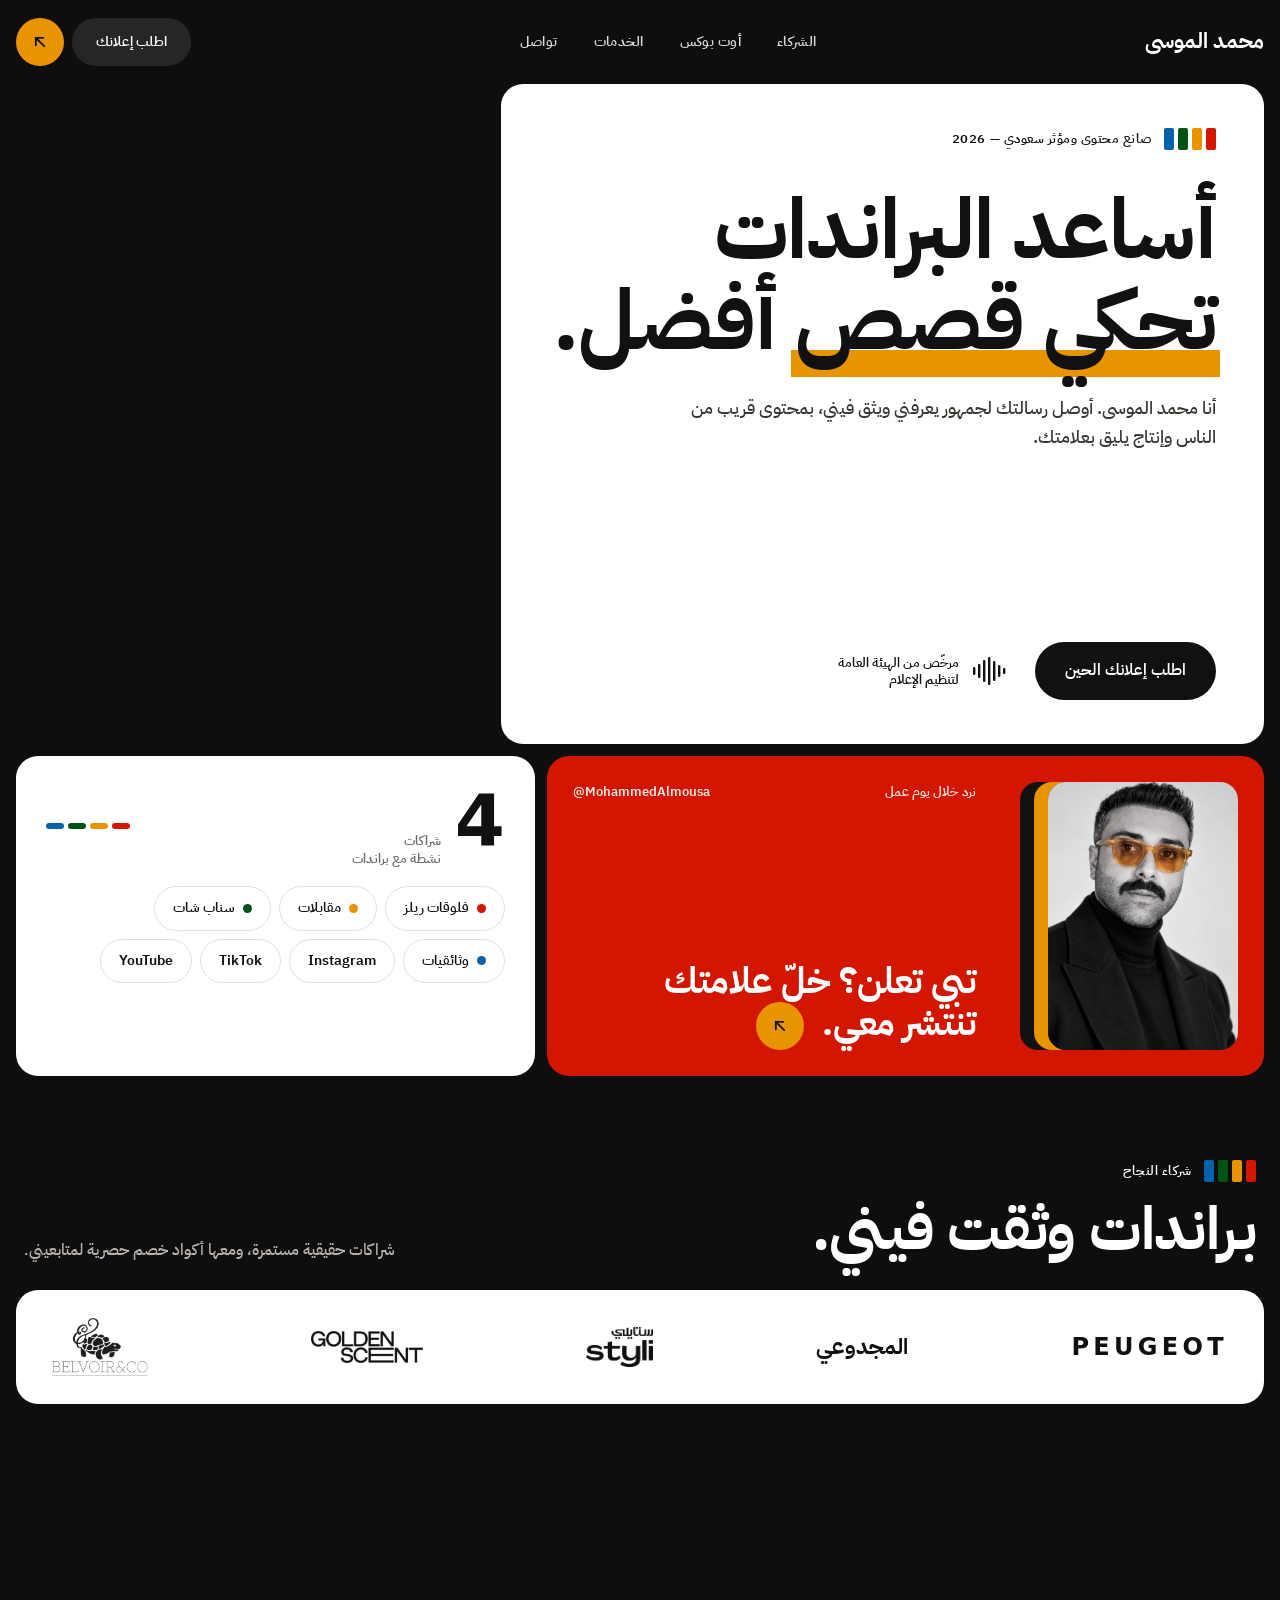
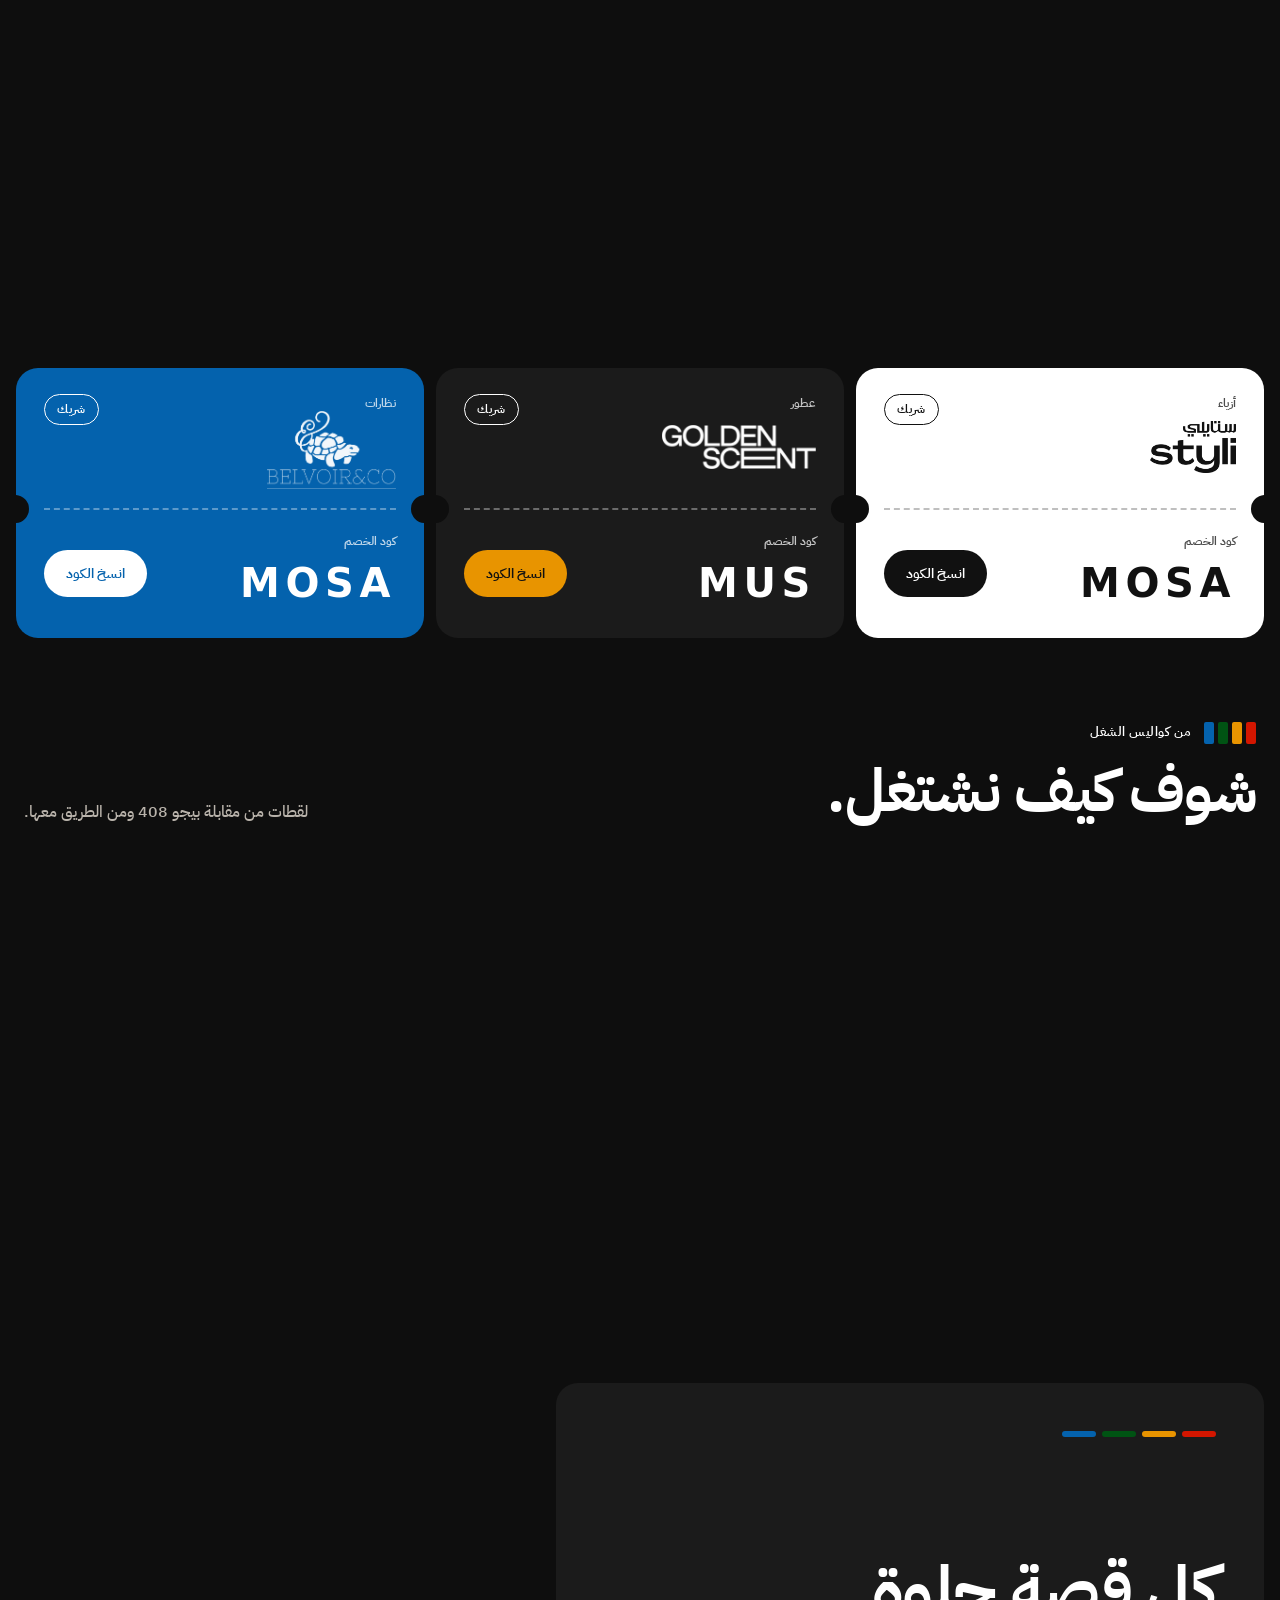
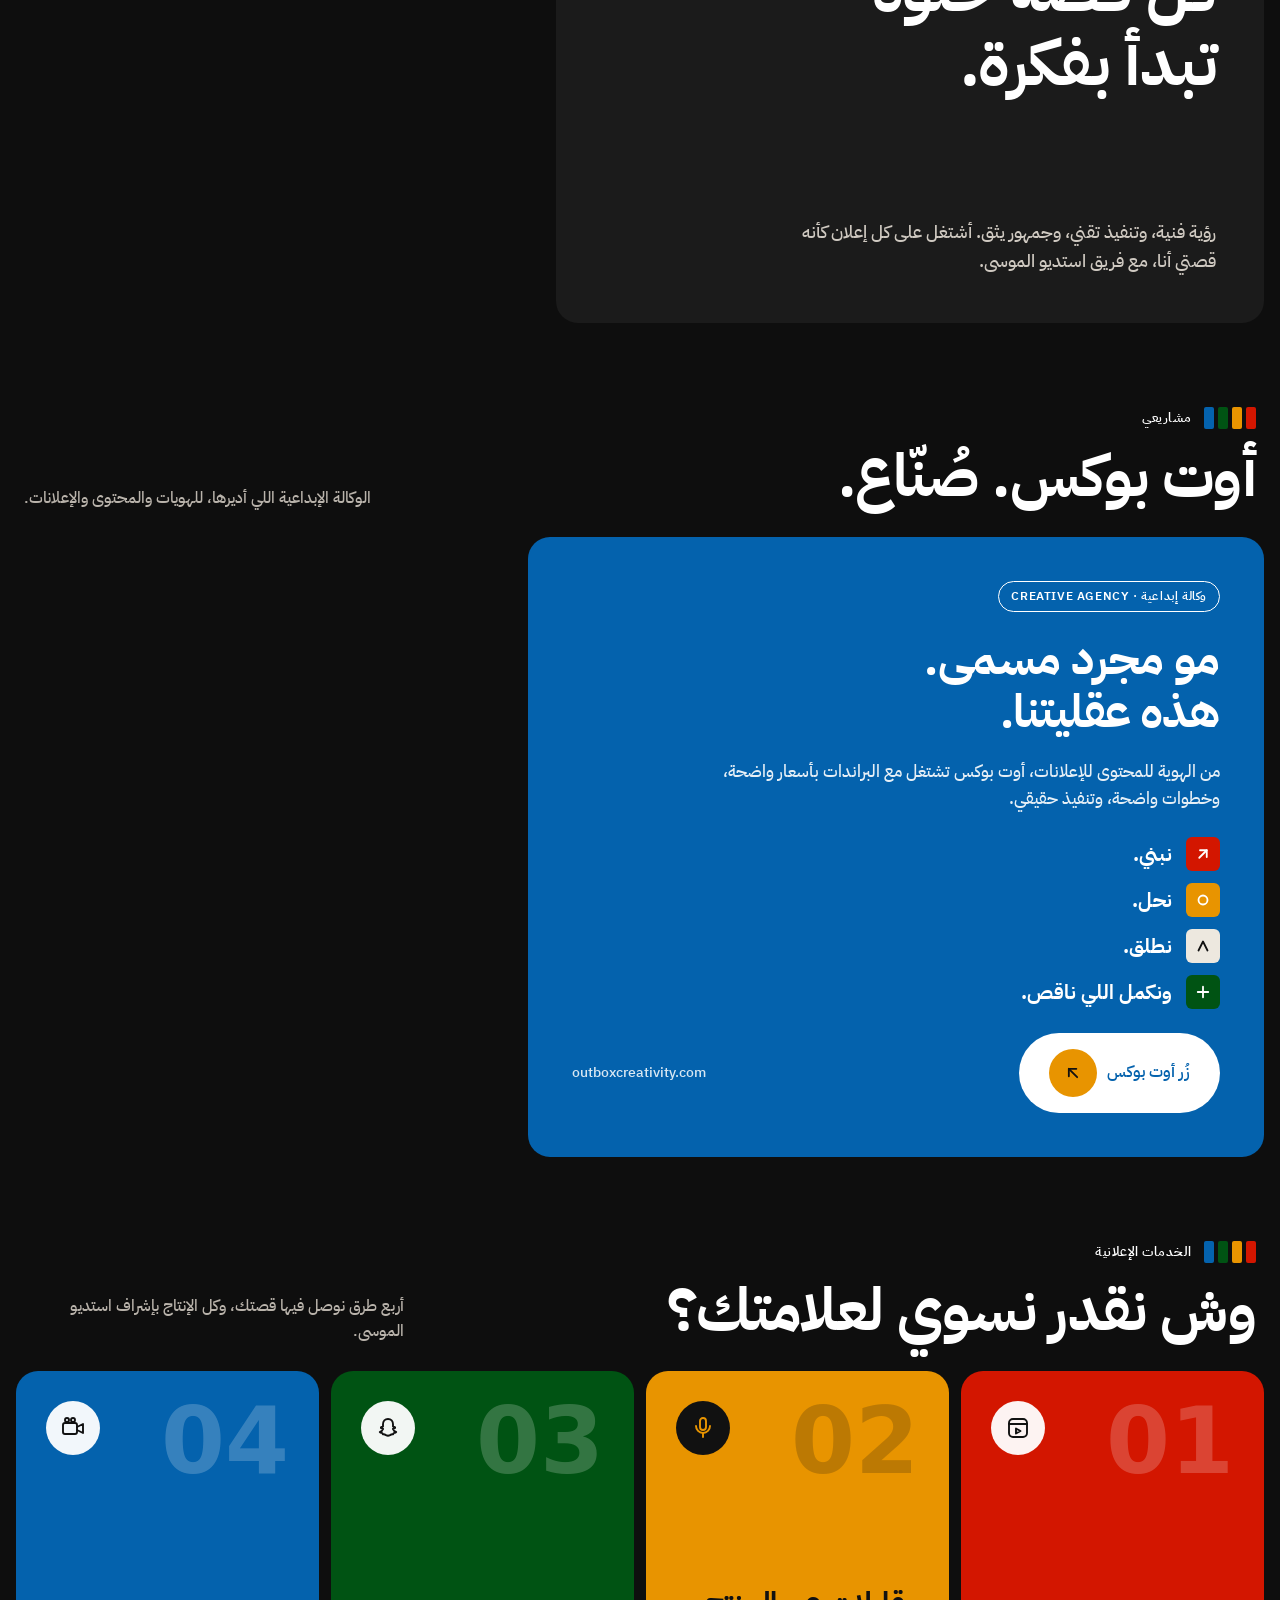
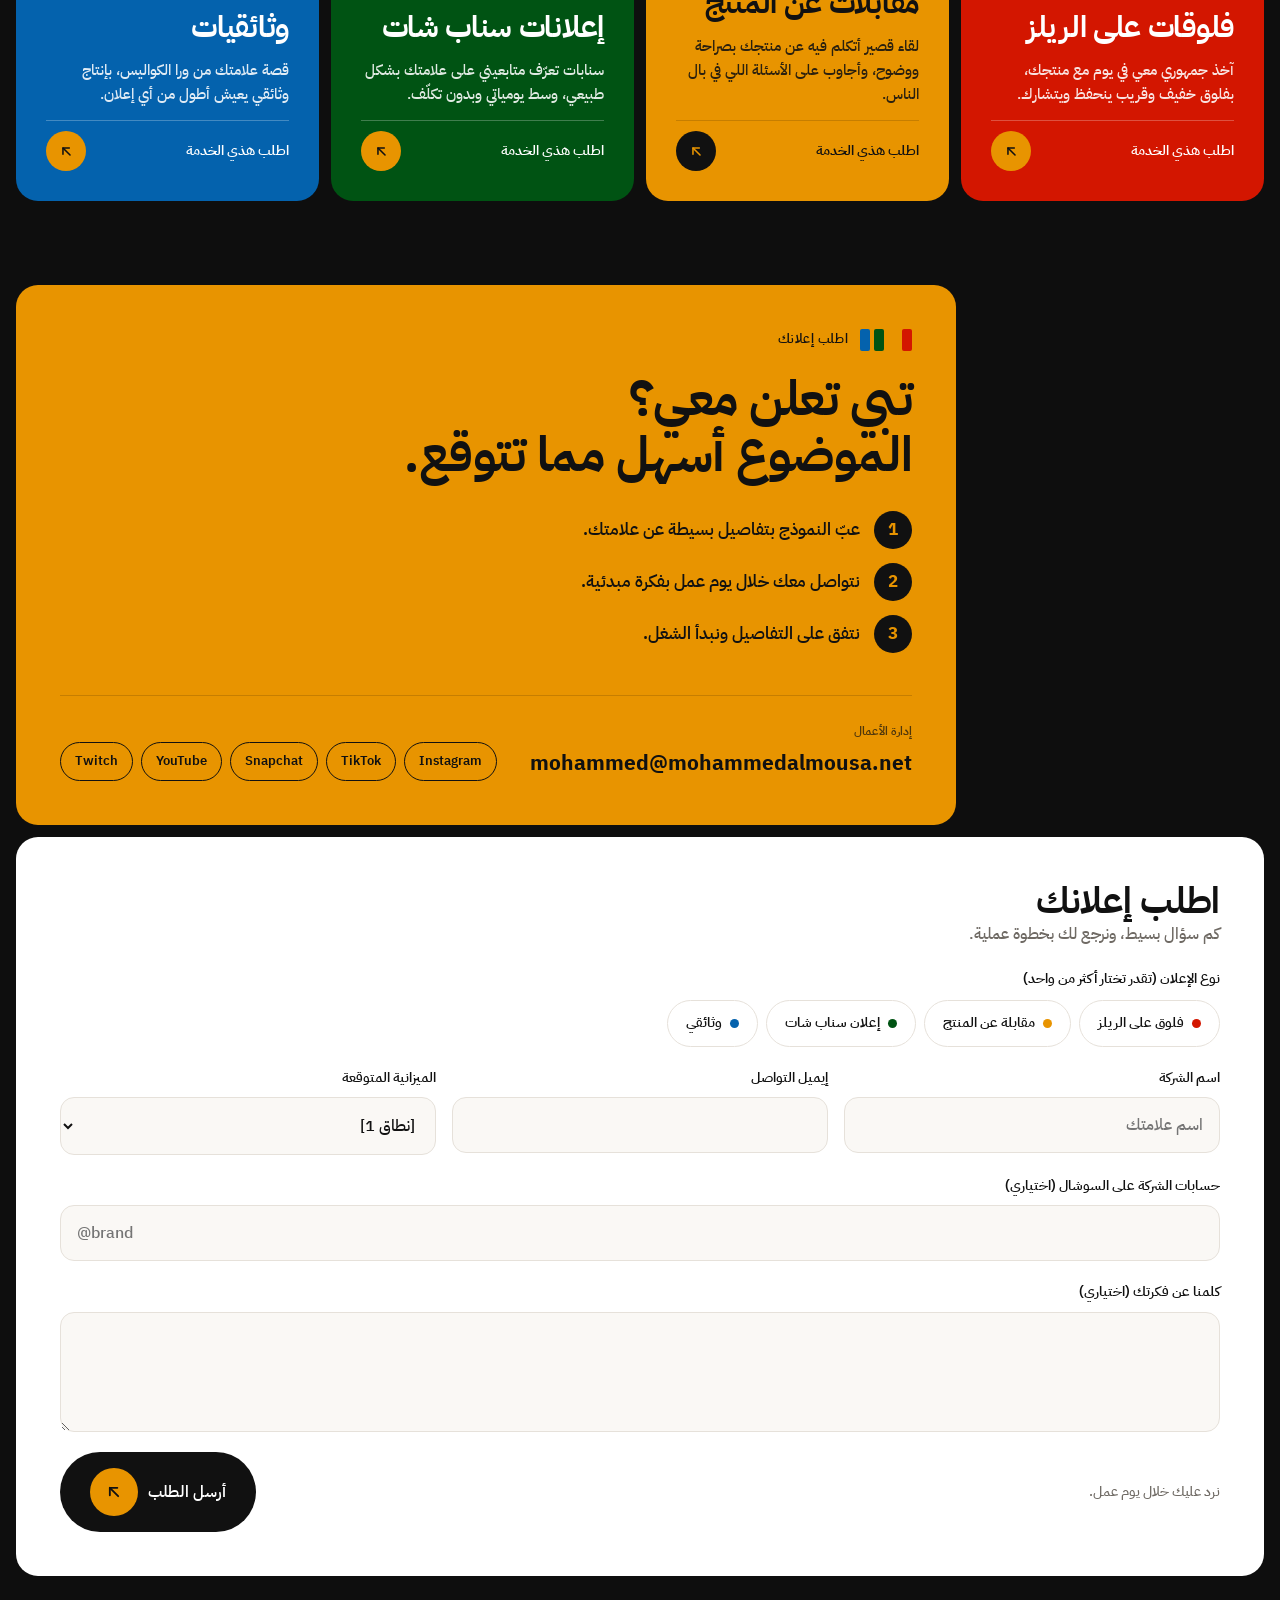
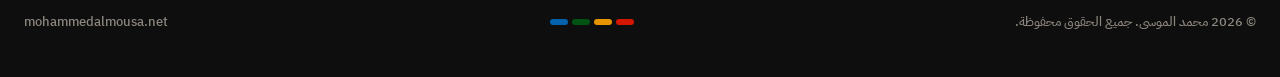
==== commit 0ed10a76: "Add files via upload" ====
--- a/index.html
+++ b/index.html
@@ -149,9 +149,9 @@
 @keyframes draw{to{transform:scaleX(1)}}
 
 /* ROW 2 */
-.contact-mini{padding:26px;display:flex;gap:28px;min-height:260px}
-.cm-photo{width:190px;flex-shrink:0;position:relative;align-self:flex-start;margin-inline-end:28px}
-.cm-photo img{width:100%;height:auto;aspect-ratio:1017/1800;object-fit:cover;border-radius:18px;box-shadow:-14px 0 0 var(--orange),-28px 0 0 var(--ink);transition:box-shadow .4s var(--ease)}
+.contact-mini{padding:26px;display:flex;gap:28px;min-height:260px;overflow:hidden}
+.cm-photo{width:190px;flex-shrink:0;position:relative;margin-inline-end:28px}
+.cm-photo img{width:100%;height:100%;object-fit:cover;object-position:50% 18%;border-radius:18px;box-shadow:-14px 0 0 var(--orange),-28px 0 0 var(--ink);transition:box-shadow .4s var(--ease)}
 .contact-mini:hover .cm-photo img{box-shadow:-20px 0 0 var(--orange),-40px 0 0 var(--ink)}
 .cm-body{flex:1;display:flex;flex-direction:column;padding-inline-start:16px}
 .cm-meta{display:flex;justify-content:space-between;font-size:13px;font-weight:600;opacity:.9}
@@ -292,6 +292,11 @@
   *{transition:none!important}
 }
 
+@media (min-width:1001px){
+  .row>.ar{aspect-ratio:auto;flex:calc(var(--f,1)) 1 0}
+  .row.h66{height:660px}.row.h54{height:540px}.row.h46{height:460px}.row.h32{height:320px}.row.h62{height:620px}
+  .row>.slidercol{flex:0 0 500px}
+}
 @media (max-width:1000px){
   .links{display:none}.burger{display:block}
   nav.top.open .links{display:flex;position:absolute;top:100%;inset-inline:0;flex-direction:column;background:#1B1B1B;padding:22px;border-radius:18px;gap:18px}
@@ -330,8 +335,8 @@
 </nav>
 
 <main id="top">
-<section class="row">
-  <div class="card white hero-text fx rv" style="--f:1.15">
+<section class="row h66">
+  <div class="card white hero-text fx rv" style="--f:1.2">
     <div class="kicker"><i></i><i></i><i></i><i></i>صانع محتوى ومؤثر سعودي — 2026</div>
     <h1><span class="w" style="animation-delay:.15s">أساعد</span> <span class="w" style="animation-delay:.27s">البراندات</span> <span class="hl"><span class="w" style="animation-delay:.39s">تحكي</span> <span class="w" style="animation-delay:.51s">قصص</span></span> <span class="w" style="animation-delay:.63s">أفضل.</span></h1>
     <p>أنا محمد الموسى. أوصل رسالتك لجمهور يعرفني ويثق فيني، بمحتوى قريب من الناس وإنتاج يليق بعلامتك.</p>
@@ -343,7 +348,7 @@
       </div>
     </div>
   </div>
-  <div class="card hero-photo media shade ar rv clip" style="--ar:1202/1800">
+  <div class="card hero-photo media shade ar rv clip" style="--ar:1202/1800;--f:0.85">
     <img src="mohammed-smile.jpg" alt="محمد الموسى مبتسم بجاكيت بني">
     <div class="ph-top">
       <span class="ph-badge" aria-hidden="true"><svg viewBox="0 0 24 24" fill="currentColor"><path d="M12 0l2.6 9.4L24 12l-9.4 2.6L12 24l-2.6-9.4L0 12l9.4-2.6z"/></svg></span>
@@ -353,15 +358,15 @@
   </div>
 </section>
 
-<section class="bento">
-  <a href="#contact" class="card red contact-mini s7 rv">
+<section class="row h32">
+  <a href="#contact" class="card red contact-mini fx rv" style="--f:1.45">
     <div class="cm-photo"><img src="mohammed-orange-glasses.jpg" alt="بورتريه محمد الموسى بنظارة برتقالية"></div>
     <div class="cm-body">
       <div class="cm-meta"><span>نرد خلال يوم عمل</span><span dir="ltr">@MohammedAlmousa</span></div>
       <h2>تبي تعلن؟ خلّ علامتك<br>تنتشر معي. <span class="circle"><svg viewBox="0 0 24 24" fill="none" stroke="currentColor" stroke-width="2.2" stroke-linecap="round" stroke-linejoin="round"><path d="M17 17L7 7"/><path d="M7 16V7h9"/></svg></span></h2>
     </div>
   </a>
-  <div class="card white stats s5 rv">
+  <div class="card white stats fx rv" style="--f:1">
     <div class="stat-row">
       <div class="big"><span data-count="4">4</span> <small>شراكات<br>نشطة مع براندات</small></div>
       <span class="pal" aria-hidden="true"><i style="background:var(--red)"></i><i style="background:var(--orange)"></i><i style="background:var(--green)"></i><i style="background:var(--blue)"></i></span>
@@ -396,8 +401,8 @@
     <img src="belvoir-black.png" alt="Belvoir &amp; Co" style="height:58px">
   </div>
 
-  <div class="row">
-    <article class="card peugeot media ar rv clip" style="--ar:2000/1561">
+  <div class="row h54">
+    <article class="card peugeot media ar rv clip" style="--ar:2000/1561;--f:2.1">
       <img src="peugeot-mountains.jpg" alt="سيارة بيجو 408 على قمة جبل وقت الغروب في السعودية">
       <div class="pg-body">
         <span class="tag" style="align-self:flex-start">سفير رسمي · BRAND AMBASSADOR</span>
@@ -409,7 +414,7 @@
         </div>
       </div>
     </article>
-    <div class="card side media shade ar rv clip" style="--ar:9/16">
+    <div class="card side media shade ar rv clip" style="--ar:9/16;--f:0.66">
       <video class="loop" autoplay muted loop playsinline preload="auto" poster="clip-studio-wide.jpg" aria-label="مقطع من مقابلة محمد الموسى عن بيجو 408"><source src="clip-studio-wide.mp4" type="video/mp4"></video>
       <span class="vtag"><i></i>مقابلة بيجو 408</span>
       <div class="ph-cap">من الاستوديو،<br>مع بيجو.</div>
@@ -443,31 +448,31 @@
     </div>
     <p>لقطات من مقابلة بيجو 408 ومن الطريق معها.</p>
   </div>
-  <div class="row reels">
-    <div class="card media shade ar rv clip" style="--ar:9/16">
+  <div class="row reels h46">
+    <div class="card media shade ar rv clip" style="--ar:9/16;--f:1">
       <video class="loop" autoplay muted loop playsinline preload="auto" poster="clip-smile.jpg" aria-label="محمد الموسى يبتسم أثناء المقابلة"><source src="clip-smile.mp4" type="video/mp4"></video>
       <span class="vtag"><i></i>مقابلة</span>
     </div>
-    <div class="card media shade ar rv clip" style="--ar:16/9">
+    <div class="card media shade ar rv clip" style="--ar:16/9;--f:1.4">
       <video class="loop" autoplay muted loop playsinline preload="auto" poster="clip-road.jpg" aria-label="سيارة بيجو 408 على الطريق بالليل"><source src="clip-road.mp4" type="video/mp4"></video>
       <span class="vtag"><i></i>بيجو 408</span>
       <div class="ph-cap">من الطريق، مع بيجو.</div>
     </div>
-    <div class="card media shade ar rv clip" style="--ar:9/16">
+    <div class="card media shade ar rv clip" style="--ar:9/16;--f:1">
       <video class="loop" autoplay muted loop playsinline preload="auto" poster="clip-talk.jpg" aria-label="محمد الموسى يتكلم للكاميرا"><source src="clip-talk.mp4" type="video/mp4"></video>
       <span class="vtag"><i></i>مقابلة</span>
     </div>
   </div>
 </section>
 
-<section class="row story" aria-label="عن محمد">
+<section class="row story h54" aria-label="عن محمد">
   <div class="card dark story-text fx rv" style="--f:1.1">
     <div class="dots"><i style="background:var(--red)"></i><i style="background:var(--orange)"></i><i style="background:var(--green)"></i><i style="background:var(--blue)"></i></div>
     <h2>كل قصة حلوة<br>تبدأ بفكرة.</h2>
     <p>رؤية فنية، وتنفيذ تقني، وجمهور يثق. أشتغل على كل إعلان كأنه قصتي أنا، مع فريق استديو الموسى.</p>
   </div>
-  <div class="card media ar rv clip" style="--ar:1086/1448">
-    <img src="mohammed-reading.jpg" alt="محمد الموسى يقرأ كتاباً في مكتبة بإضاءة دافئة">
+  <div class="card media ar rv clip" style="--ar:1086/1448;--f:0.95">
+    <img style="object-position:50% 25%" src="mohammed-reading.jpg" alt="محمد الموسى يقرأ كتاباً في مكتبة بإضاءة دافئة">
   </div>
 </section>
 
@@ -479,7 +484,7 @@
     </div>
     <p>الوكالة الإبداعية اللي أديرها، للهويات والمحتوى والإعلانات.</p>
   </div>
-  <div class="row">
+  <div class="row h62">
     <div class="card blue ob-text fx rv" style="--f:1">
       <span class="tag" style="align-self:flex-start">وكالة إبداعية · CREATIVE AGENCY</span>
       <h3>مو مجرد مسمى.<br>هذه عقليتنا.</h3>
@@ -495,7 +500,7 @@
         <small>outboxcreativity.com</small>
       </div>
     </div>
-    <div class="card slider ar rv clip" style="--ar:4/5" aria-roledescription="carousel" aria-label="إعلانات أوت بوكس">
+    <div class="card slider ar slidercol rv clip" style="--ar:4/5" aria-roledescription="carousel" aria-label="إعلانات أوت بوكس">
       <div class="slides" id="obSlides" dir="ltr">
         <a href="https://outboxcreativity.com" target="_blank" rel="noopener" aria-label="إعلان أوت بوكس: صُنّاع"><img src="outbox-1.jpg" alt="إعلان أوت بوكس: صُنّاع، مو مجرد مسمى، هذه عقليتنا"></a>
         <a href="https://outboxcreativity.com" target="_blank" rel="noopener" aria-label="إعلان أوت بوكس: Build it"><img src="outbox-2.jpg" alt="إعلان أوت بوكس: Can't? Not our process. Build it."></a>
@@ -548,12 +553,12 @@
 </section>
 
 <section id="contact" style="padding-top:72px">
-  <div class="row">
-    <div class="card c-photo media shade ar rv clip" style="--ar:1003/1800">
+  <div class="row h54">
+    <div class="card c-photo media shade ar rv clip" style="--ar:1003/1800;--f:0.66">
       <img src="mohammed-hand.jpg" alt="محمد الموسى يمد يده نحو الكاميرا بالأبيض والأسود">
       <div class="ph-cap">خلّها علينا.</div>
     </div>
-    <div class="card orange c-info fx rv" style="--f:1.3">
+    <div class="card orange c-info fx rv" style="--f:1.9">
       <div class="kicker"><i></i><i></i><i></i><i></i>اطلب إعلانك</div>
       <h2>تبي تعلن معي؟<br>الموضوع أسهل مما تتوقع.</h2>
       <div class="steps">
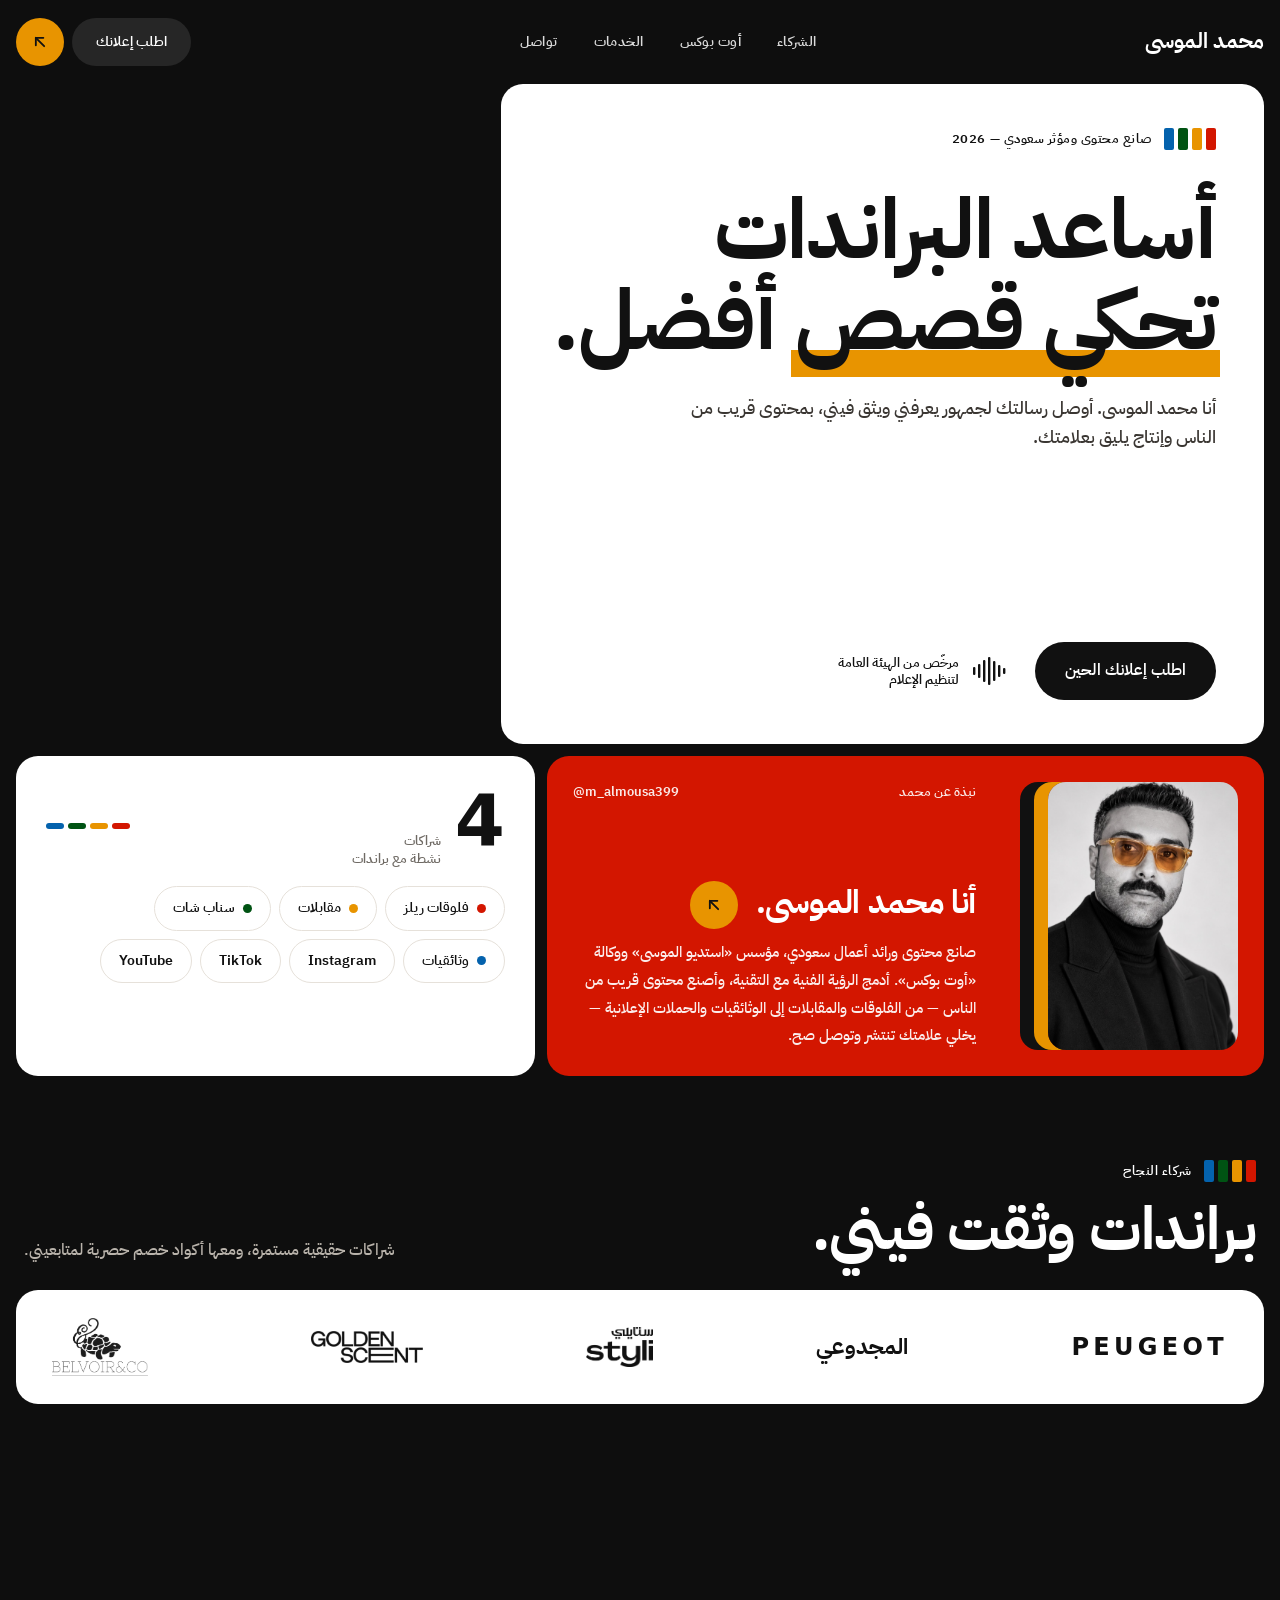
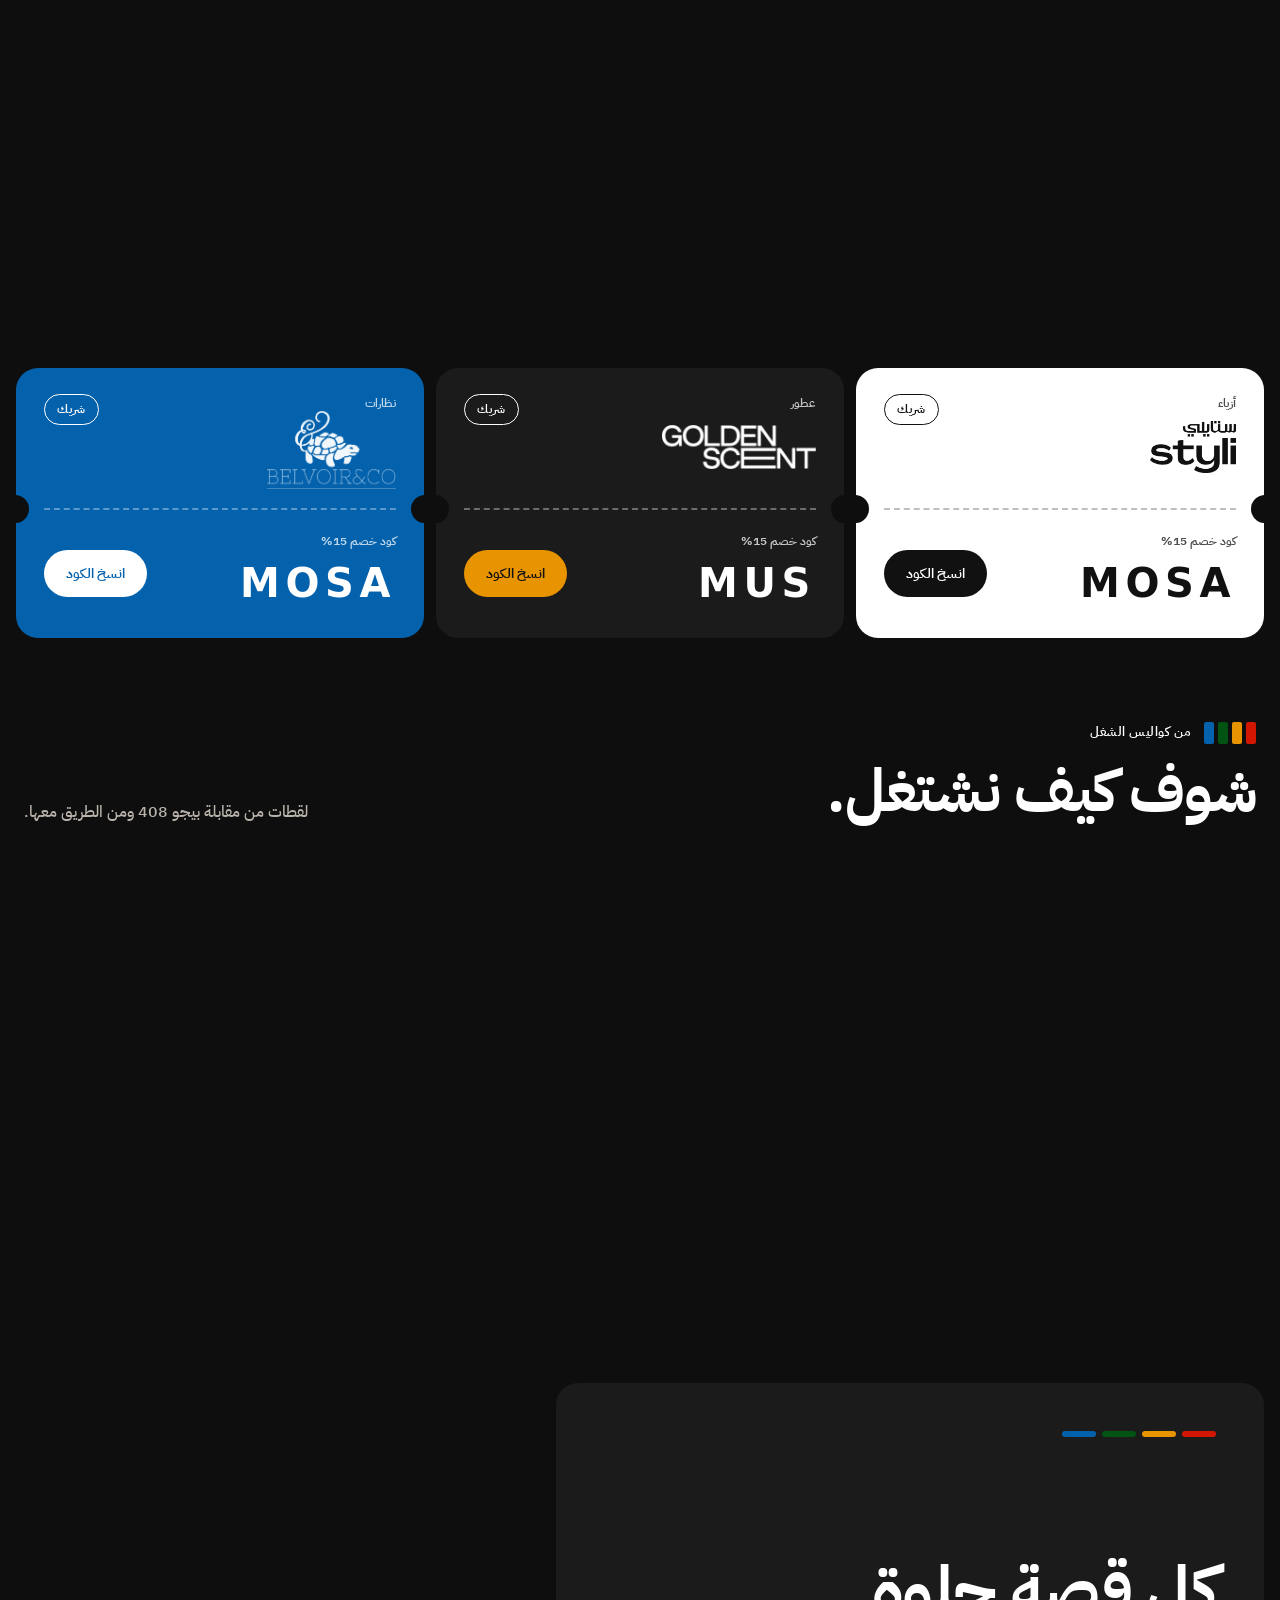
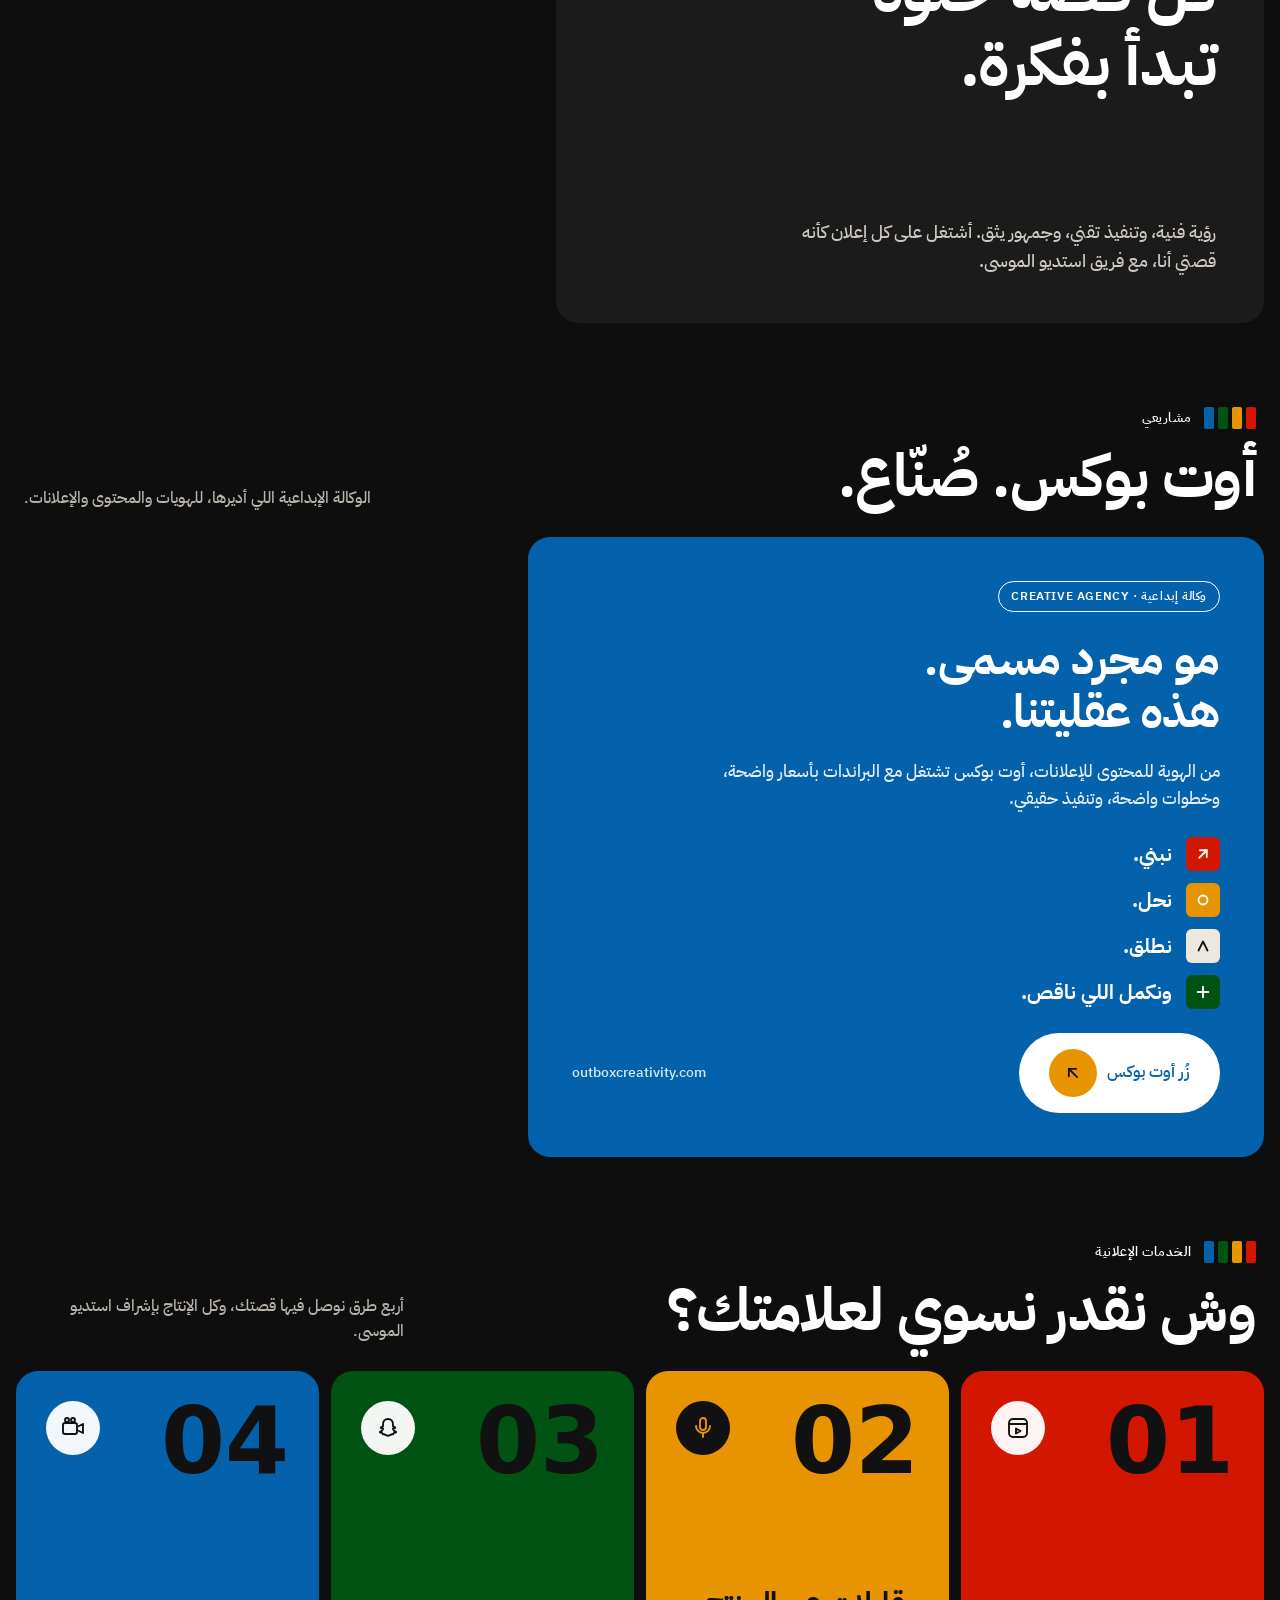
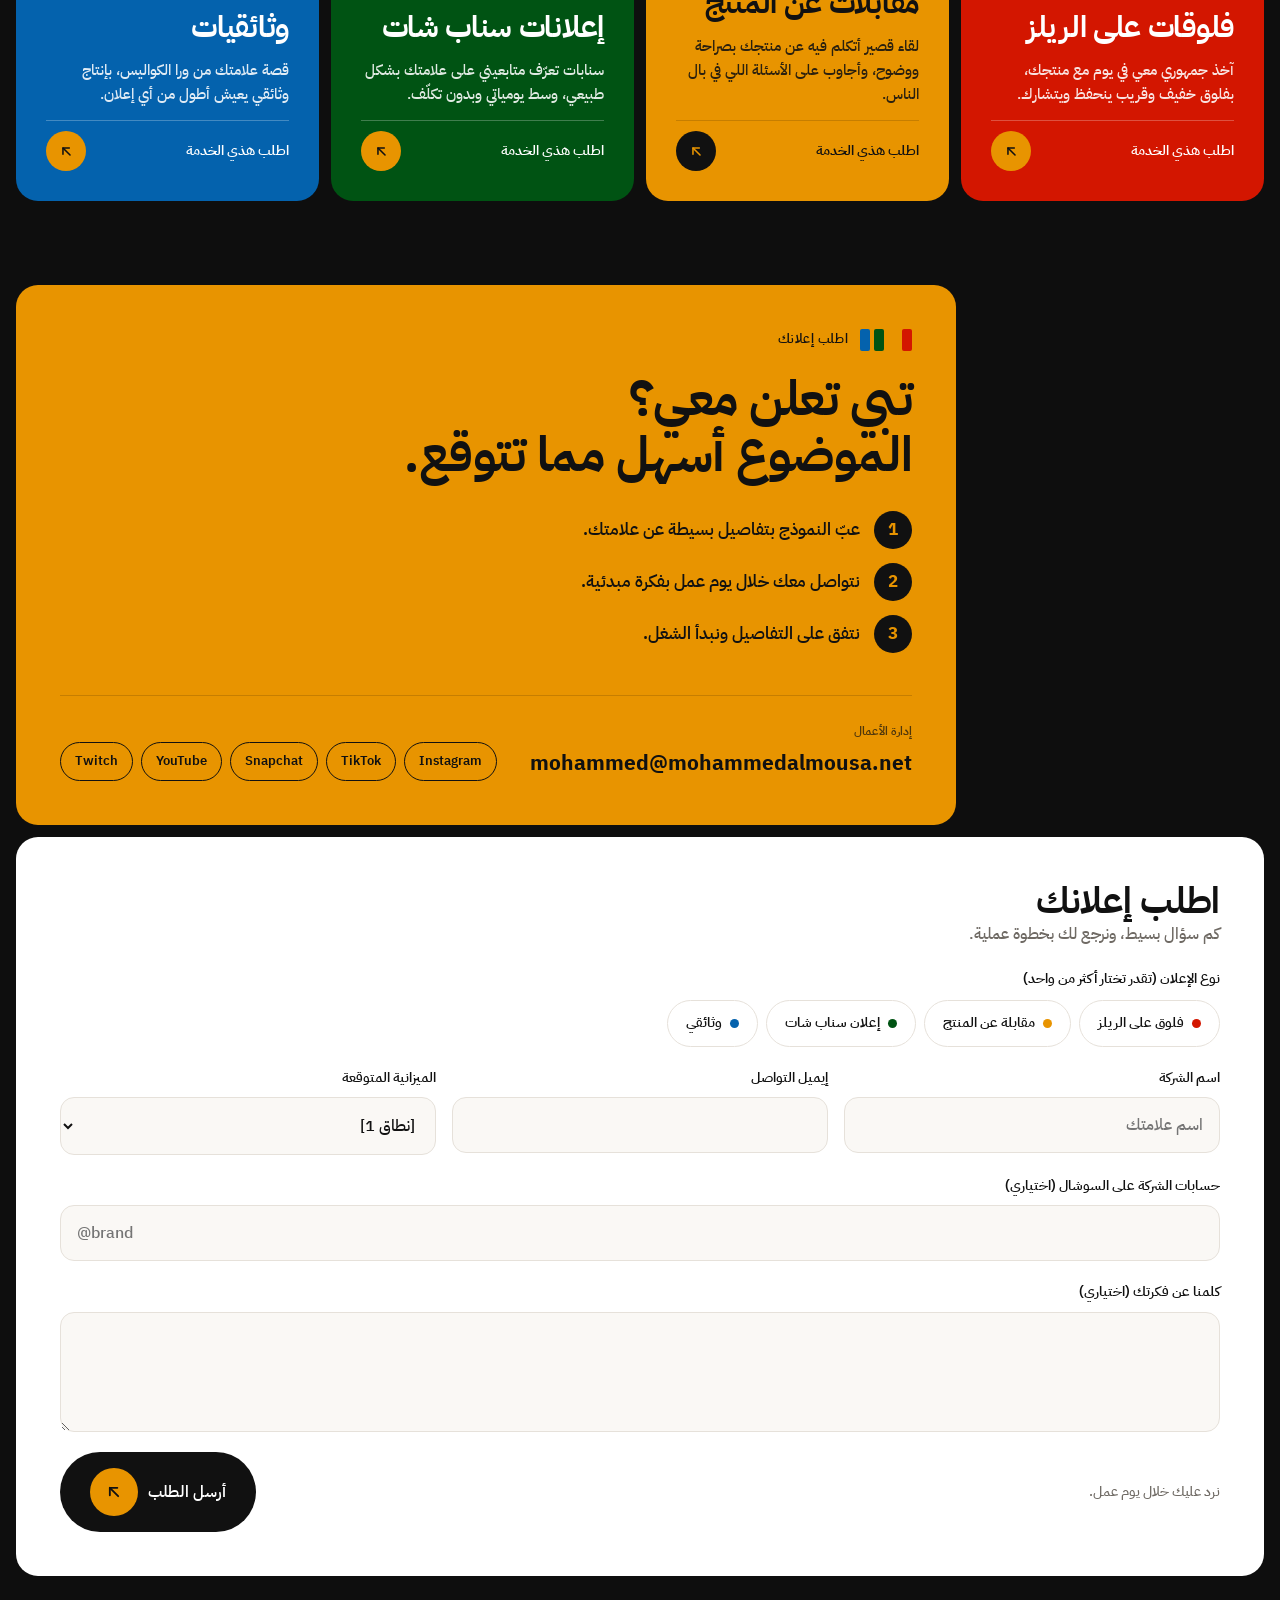
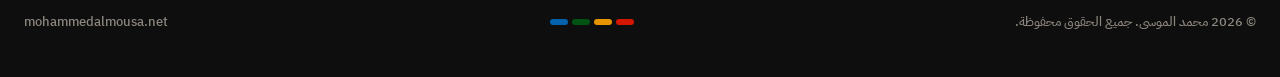
==== commit e41bb738: "Update: bio card, 15% coupon labels, black service numbers, real social links + YouTube" ====
--- a/index.html
+++ b/index.html
@@ -155,8 +155,9 @@
 .contact-mini:hover .cm-photo img{box-shadow:-20px 0 0 var(--orange),-40px 0 0 var(--ink)}
 .cm-body{flex:1;display:flex;flex-direction:column;padding-inline-start:16px}
 .cm-meta{display:flex;justify-content:space-between;font-size:13px;font-weight:600;opacity:.9}
-.cm-body h2{font-size:36px;margin-top:auto}
+.cm-body h2{font-size:32px;margin-top:auto}
 .cm-body h2 .circle{display:inline-grid;vertical-align:middle;margin-inline-start:10px}
+.cm-bio{font-size:15px;line-height:1.85;opacity:.92;margin-top:10px;max-width:56ch}
 .stats{padding:28px 30px;display:flex;flex-direction:column;gap:18px}
 .stat-row{display:flex;align-items:center;justify-content:space-between}
 .big{font-size:72px;font-weight:700;line-height:1;display:flex;align-items:baseline;gap:14px;font-family:system-ui,sans-serif}
@@ -227,7 +228,7 @@
 /* SERVICES */
 .svc{padding:30px;min-height:430px;display:flex;flex-direction:column;gap:14px;transform-style:preserve-3d;transition:transform .5s var(--ease),box-shadow .5s var(--ease);will-change:transform}
 .svc:hover{box-shadow:0 26px 50px rgba(0,0,0,.45)}
-.svc .num{font-size:92px;font-weight:700;line-height:.9;opacity:.2;font-family:system-ui,sans-serif}
+.svc .num{font-size:92px;font-weight:700;line-height:.9;color:#111;opacity:1;font-family:system-ui,sans-serif}
 .svc .ic{width:54px;height:54px;border-radius:999px;display:grid;place-items:center;background:rgba(255,255,255,.95);color:var(--ink);transition:transform .5s var(--ease)}
 .orange .ic{background:var(--ink);color:var(--orange)}
 .svc:hover .ic{transform:rotate(-12deg) scale(1.1)}
@@ -362,8 +363,9 @@
   <a href="#contact" class="card red contact-mini fx rv" style="--f:1.45">
     <div class="cm-photo"><img src="mohammed-orange-glasses.jpg" alt="بورتريه محمد الموسى بنظارة برتقالية"></div>
     <div class="cm-body">
-      <div class="cm-meta"><span>نرد خلال يوم عمل</span><span dir="ltr">@MohammedAlmousa</span></div>
-      <h2>تبي تعلن؟ خلّ علامتك<br>تنتشر معي. <span class="circle"><svg viewBox="0 0 24 24" fill="none" stroke="currentColor" stroke-width="2.2" stroke-linecap="round" stroke-linejoin="round"><path d="M17 17L7 7"/><path d="M7 16V7h9"/></svg></span></h2>
+      <div class="cm-meta"><span>نبذة عن محمد</span><span dir="ltr">@m_almousa399</span></div>
+      <h2>أنا محمد الموسى. <span class="circle"><svg viewBox="0 0 24 24" fill="none" stroke="currentColor" stroke-width="2.2" stroke-linecap="round" stroke-linejoin="round"><path d="M17 17L7 7"/><path d="M7 16V7h9"/></svg></span></h2>
+      <p class="cm-bio">صانع محتوى ورائد أعمال سعودي، مؤسس «استديو الموسى» ووكالة «أوت بوكس». أدمج الرؤية الفنية مع التقنية، وأصنع محتوى قريب من الناس — من الفلوقات والمقابلات إلى الوثائقيات والحملات الإعلانية — يخلي علامتك تنتشر وتوصل صح.</p>
     </div>
   </a>
   <div class="card white stats fx rv" style="--f:1">
@@ -425,17 +427,17 @@
     <article class="card white coupon s4 rv">
       <div class="cp-top"><div class="cp-brand"><small>أزياء</small><img src="styli-black.png" alt="Styli"></div><span class="tag">شريك</span></div>
       <div class="cp-cut"></div>
-      <div class="cp-bottom"><div class="code"><small>كود الخصم</small><b>MOSA</b></div><button class="copy" data-code="MOSA">انسخ الكود</button></div>
+      <div class="cp-bottom"><div class="code"><small>كود خصم 15%</small><b>MOSA</b></div><button class="copy" data-code="MOSA">انسخ الكود</button></div>
     </article>
     <article class="card dark coupon s4 rv">
       <div class="cp-top"><div class="cp-brand"><small>عطور</small><img src="goldenscent-logo-white.png" alt="Golden Scent" style="height:44px;margin-top:4px"></div><span class="tag">شريك</span></div>
       <div class="cp-cut"></div>
-      <div class="cp-bottom"><div class="code"><small>كود الخصم</small><b>MUS</b></div><button class="copy" data-code="MUS">انسخ الكود</button></div>
+      <div class="cp-bottom"><div class="code"><small>كود خصم 15%</small><b>MUS</b></div><button class="copy" data-code="MUS">انسخ الكود</button></div>
     </article>
     <article class="card blue coupon s4 rv">
       <div class="cp-top"><div class="cp-brand"><small>نظارات</small><img src="belvoir-white.png" alt="Belvoir & Co" style="height:78px;margin-top:-10px"></div><span class="tag">شريك</span></div>
       <div class="cp-cut"></div>
-      <div class="cp-bottom"><div class="code"><small>كود الخصم</small><b>MOSA</b></div><button class="copy" data-code="MOSA">انسخ الكود</button></div>
+      <div class="cp-bottom"><div class="code"><small>كود خصم 15%</small><b>MOSA</b></div><button class="copy" data-code="MOSA">انسخ الكود</button></div>
     </article>
   </div>
 </section>
@@ -569,11 +571,11 @@
       <div class="c-row">
         <div class="c-mail"><small>إدارة الأعمال</small><a href="mailto:mohammed@mohammedalmousa.net">mohammed@mohammedalmousa.net</a></div>
         <div class="socials">
-          <a href="https://www.instagram.com/MohammedAlmousa" target="_blank" rel="noopener">Instagram</a>
-          <a href="https://www.tiktok.com/@MohammedAlmousa" target="_blank" rel="noopener">TikTok</a>
-          <a href="https://www.snapchat.com/add/MohammedAlmousa" target="_blank" rel="noopener">Snapchat</a>
-          <a href="https://www.youtube.com/@MohammedAlmousa" target="_blank" rel="noopener">YouTube</a>
-          <a href="https://www.twitch.tv/MohammedAlmousa" target="_blank" rel="noopener">Twitch</a>
+          <a href="https://www.instagram.com/m_almousa399" target="_blank" rel="noopener">Instagram</a>
+          <a href="https://www.tiktok.com/@almousa.mohammed" target="_blank" rel="noopener">TikTok</a>
+          <a href="https://www.snapchat.com/@al.mousa999" target="_blank" rel="noopener">Snapchat</a>
+          <a href="https://www.youtube.com/@MOSStudiosa" target="_blank" rel="noopener">YouTube</a>
+          <a href="https://www.twitch.tv/almousa111" target="_blank" rel="noopener">Twitch</a>
         </div>
       </div>
     </div>
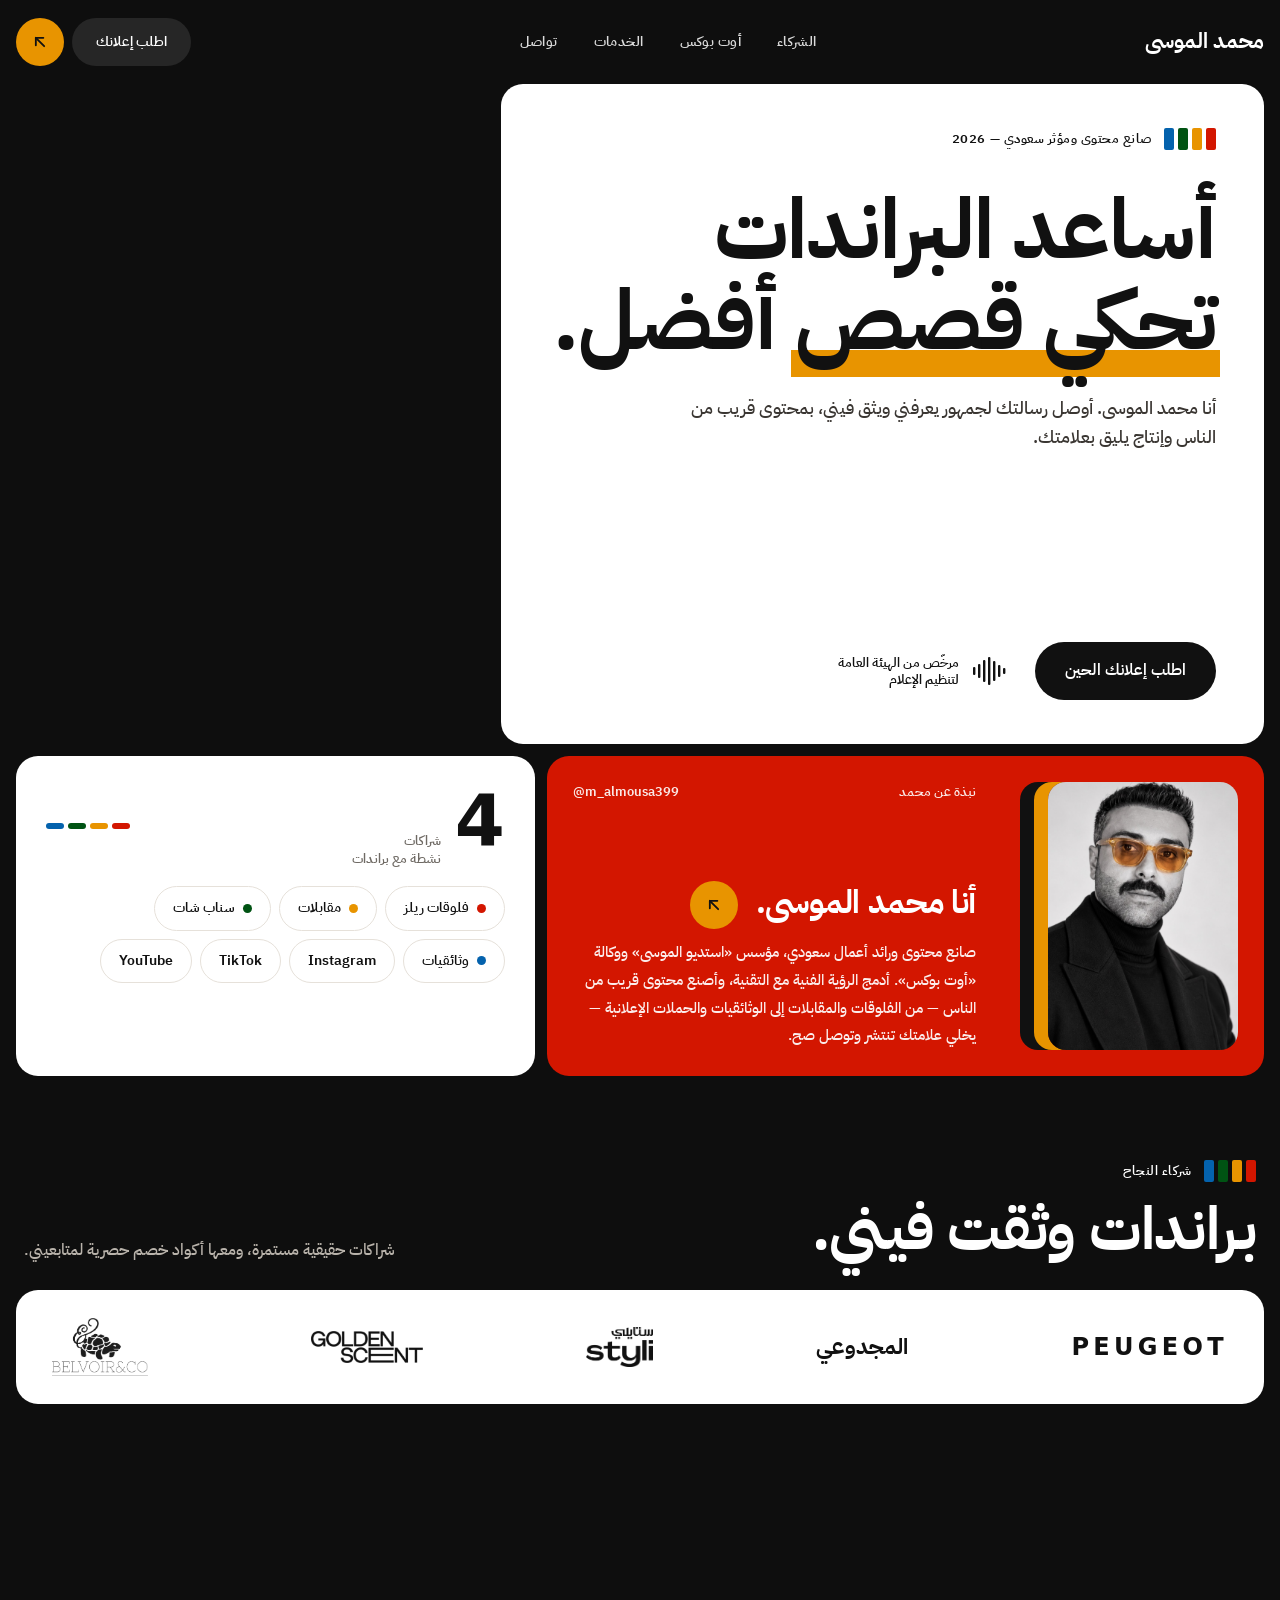
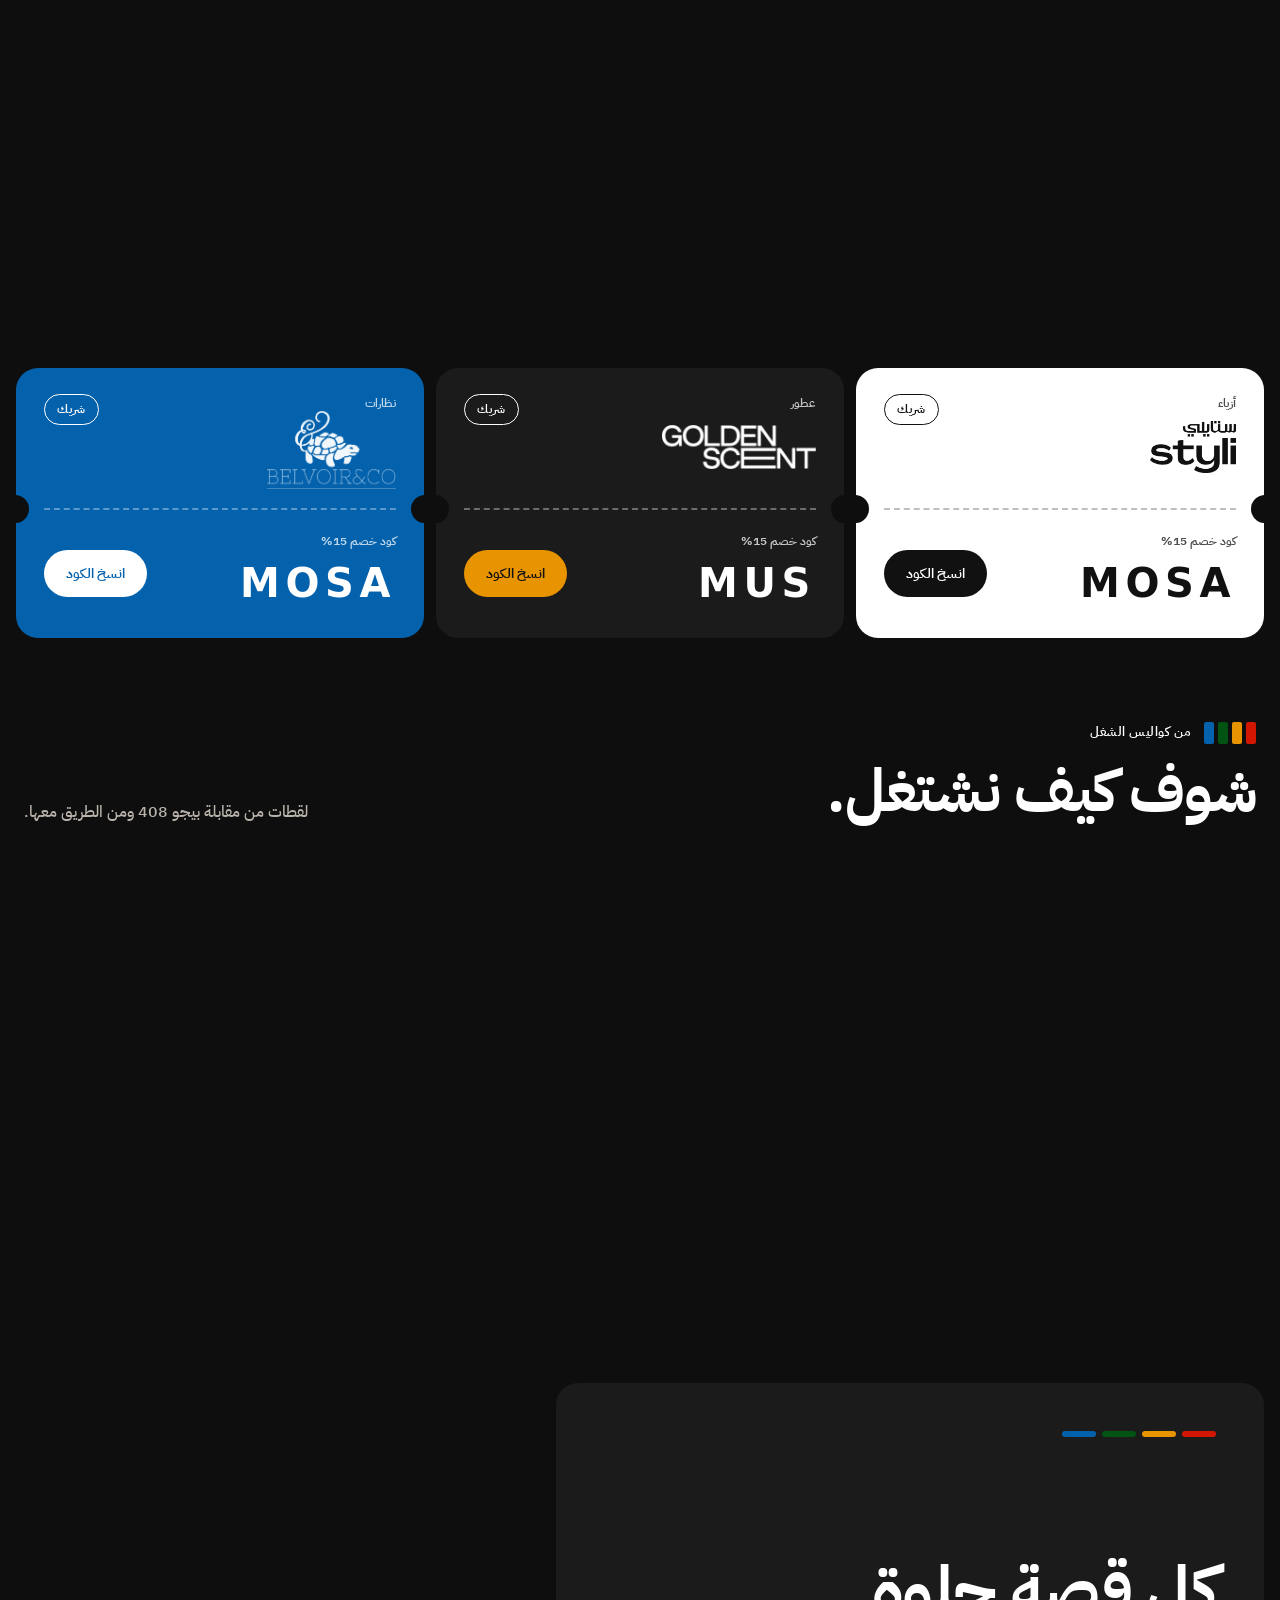
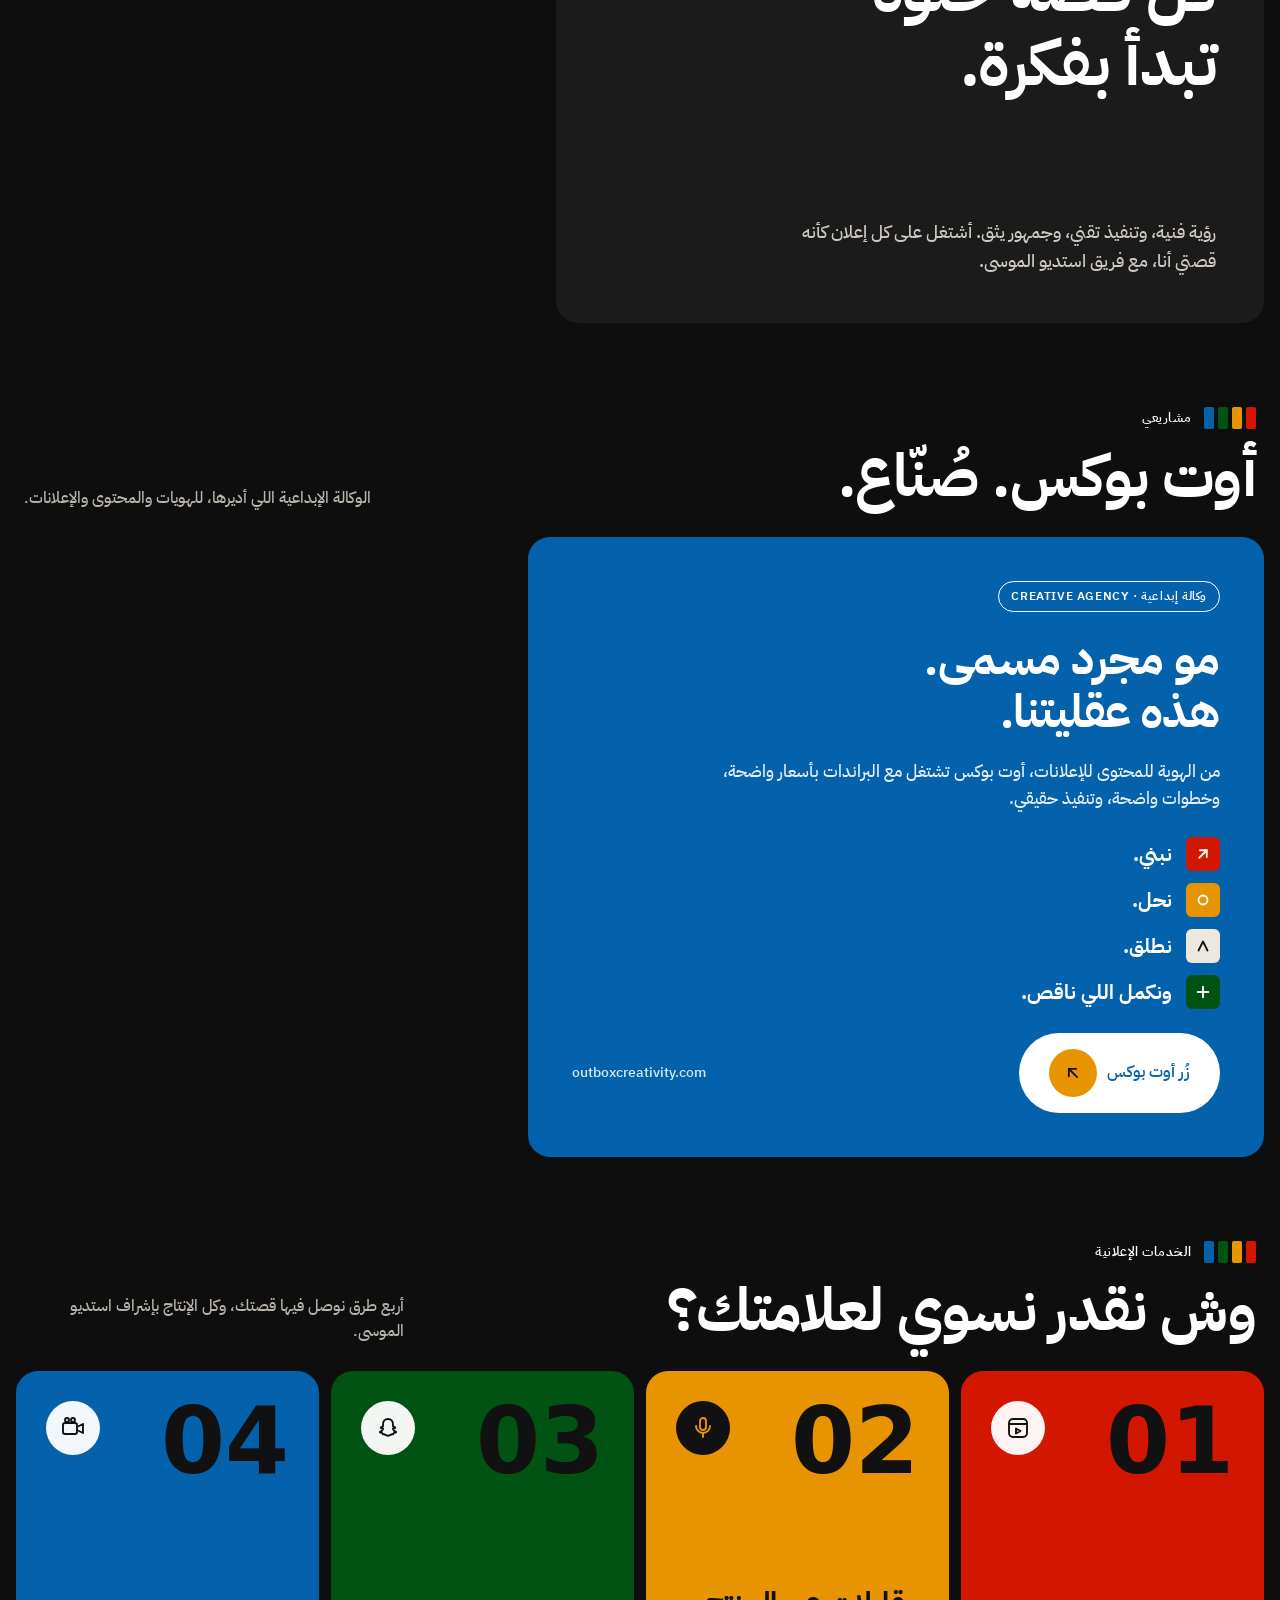
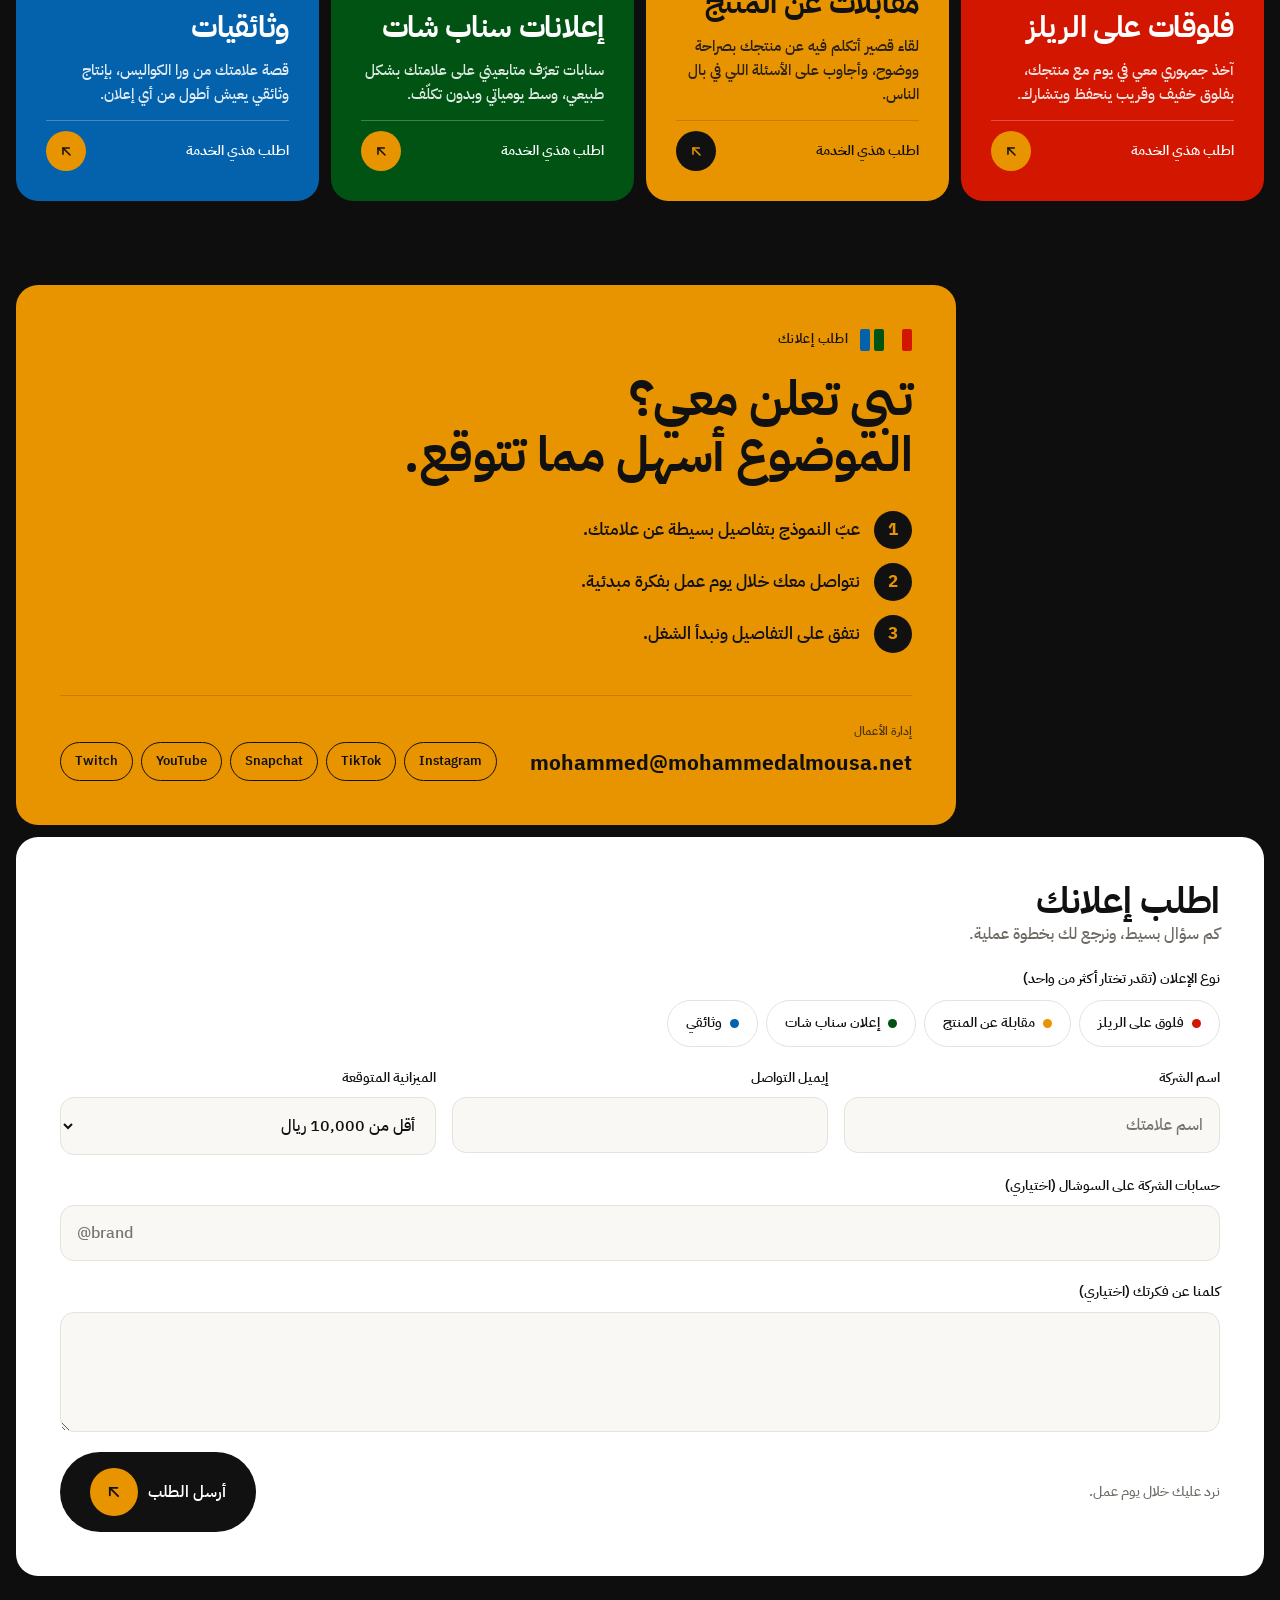
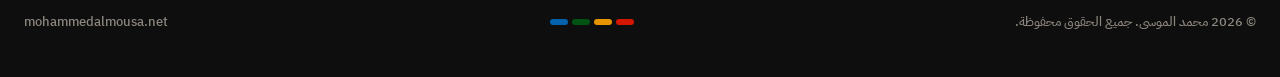
==== commit 6d4786fe: "Add real contact form (FormSubmit), budget ranges, /links page, sitemap update" ====
--- a/index.html
+++ b/index.html
@@ -315,6 +315,31 @@
   .svc{min-height:360px}
 }
 </style>
+<script type="application/ld+json">
+{
+  "@context": "https://schema.org",
+  "@type": "Person",
+  "name": "محمد الموسى",
+  "alternateName": "Mohammed Almousa",
+  "url": "https://mohammedalmousa.net/",
+  "image": "https://mohammedalmousa.net/mohammed-smile.jpg",
+  "jobTitle": "صانع محتوى ورائد أعمال",
+  "description": "صانع محتوى ورائد أعمال سعودي، مؤسس استديو الموسى ووكالة أوت بوكس، وسفير بيجو المجدوعي في السعودية.",
+  "worksFor": [
+    {"@type": "Organization", "name": "Almousa Studio"},
+    {"@type": "Organization", "name": "Outbox", "url": "https://outboxcreativity.com"}
+  ],
+  "email": "mailto:mohammed@mohammedalmousa.net",
+  "nationality": {"@type": "Country", "name": "Saudi Arabia"},
+  "sameAs": [
+    "https://www.instagram.com/m_almousa399",
+    "https://www.tiktok.com/@almousa.mohammed",
+    "https://www.snapchat.com/@al.mousa999",
+    "https://www.youtube.com/@MOSStudiosa",
+    "https://www.twitch.tv/almousa111"
+  ]
+}
+</script>
 </head>
 <body>
 <div class="progress" id="progress" aria-hidden="true"></div>
@@ -581,7 +606,12 @@
     </div>
   </div>
 
-  <form class="card white c-form rv" id="form" action="mailto:mohammed@mohammedalmousa.net" method="post" enctype="text/plain">
+  <form class="card white c-form rv" id="form" action="https://formsubmit.co/mohammed@mohammedalmousa.net" method="POST">
+    <input type="hidden" name="_subject" value="طلب إعلان جديد — mohammedalmousa.net">
+    <input type="hidden" name="_template" value="table">
+    <input type="hidden" name="_captcha" value="false">
+    <input type="hidden" name="_next" value="http://mohammedalmousa.net/?sent=1#contact">
+    <input type="text" name="_honey" style="display:none" tabindex="-1" autocomplete="off">
     <div class="c-form-head">
       <div><h3>اطلب إعلانك</h3><p class="sub">كم سؤال بسيط، ونرجع لك بخطوة عملية.</p></div>
     </div>
@@ -598,7 +628,7 @@
       <label>اسم الشركة<input name="company" type="text" required placeholder="اسم علامتك"></label>
       <label>إيميل التواصل<input name="email" type="email" required dir="ltr"></label>
       <label>الميزانية المتوقعة
-        <select name="budget"><option>[نطاق 1]</option><option>[نطاق 2]</option><option>[نطاق 3]</option><option>نتفاهم عليها</option></select>
+        <select name="budget"><option>أقل من 10,000 ريال</option><option>10,000 – 30,000 ريال</option><option>30,000 – 70,000 ريال</option><option>أكثر من 70,000 ريال</option><option>نتفاهم عليها</option></select>
       </label>
     </div>
     <label>حسابات الشركة على السوشال (اختياري)<input name="socials" type="text" dir="ltr" placeholder="@brand"></label>
@@ -625,6 +655,10 @@
   var reduce=window.matchMedia&&window.matchMedia('(prefers-reduced-motion: reduce)').matches;
   var toast=document.getElementById('toast'),tt;
   function show(msg){toast.textContent=msg;toast.classList.add('show');clearTimeout(tt);tt=setTimeout(function(){toast.classList.remove('show')},1800)}
+  if(new URLSearchParams(location.search).get('sent')){
+    setTimeout(function(){toast.textContent='وصلنا طلبك ✅ نرد عليك خلال يوم عمل';toast.classList.add('show');tt=setTimeout(function(){toast.classList.remove('show')},4000)},600);
+    try{history.replaceState(null,'',location.pathname+location.hash)}catch(e){}
+  }
   document.querySelectorAll('.copy').forEach(function(b){
     b.addEventListener('click',function(){
       var c=b.getAttribute('data-code'),label=b.textContent;
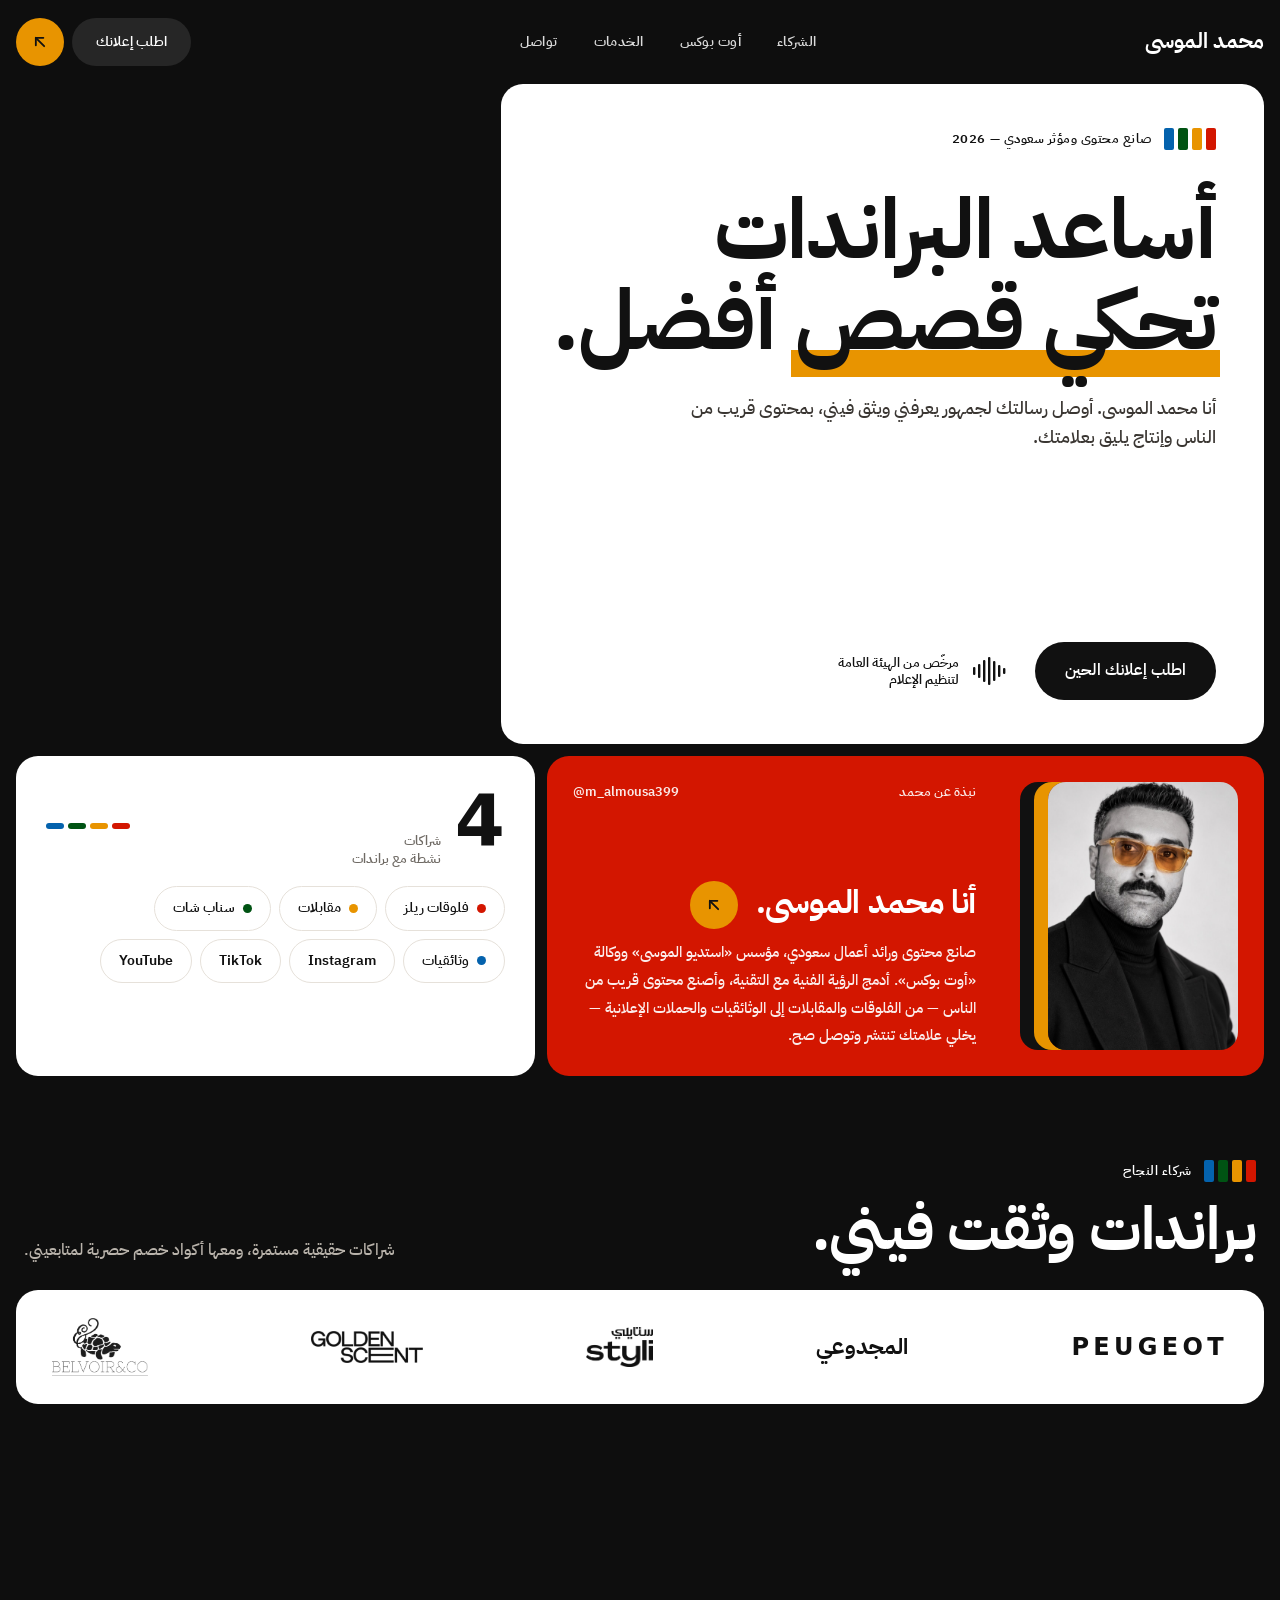
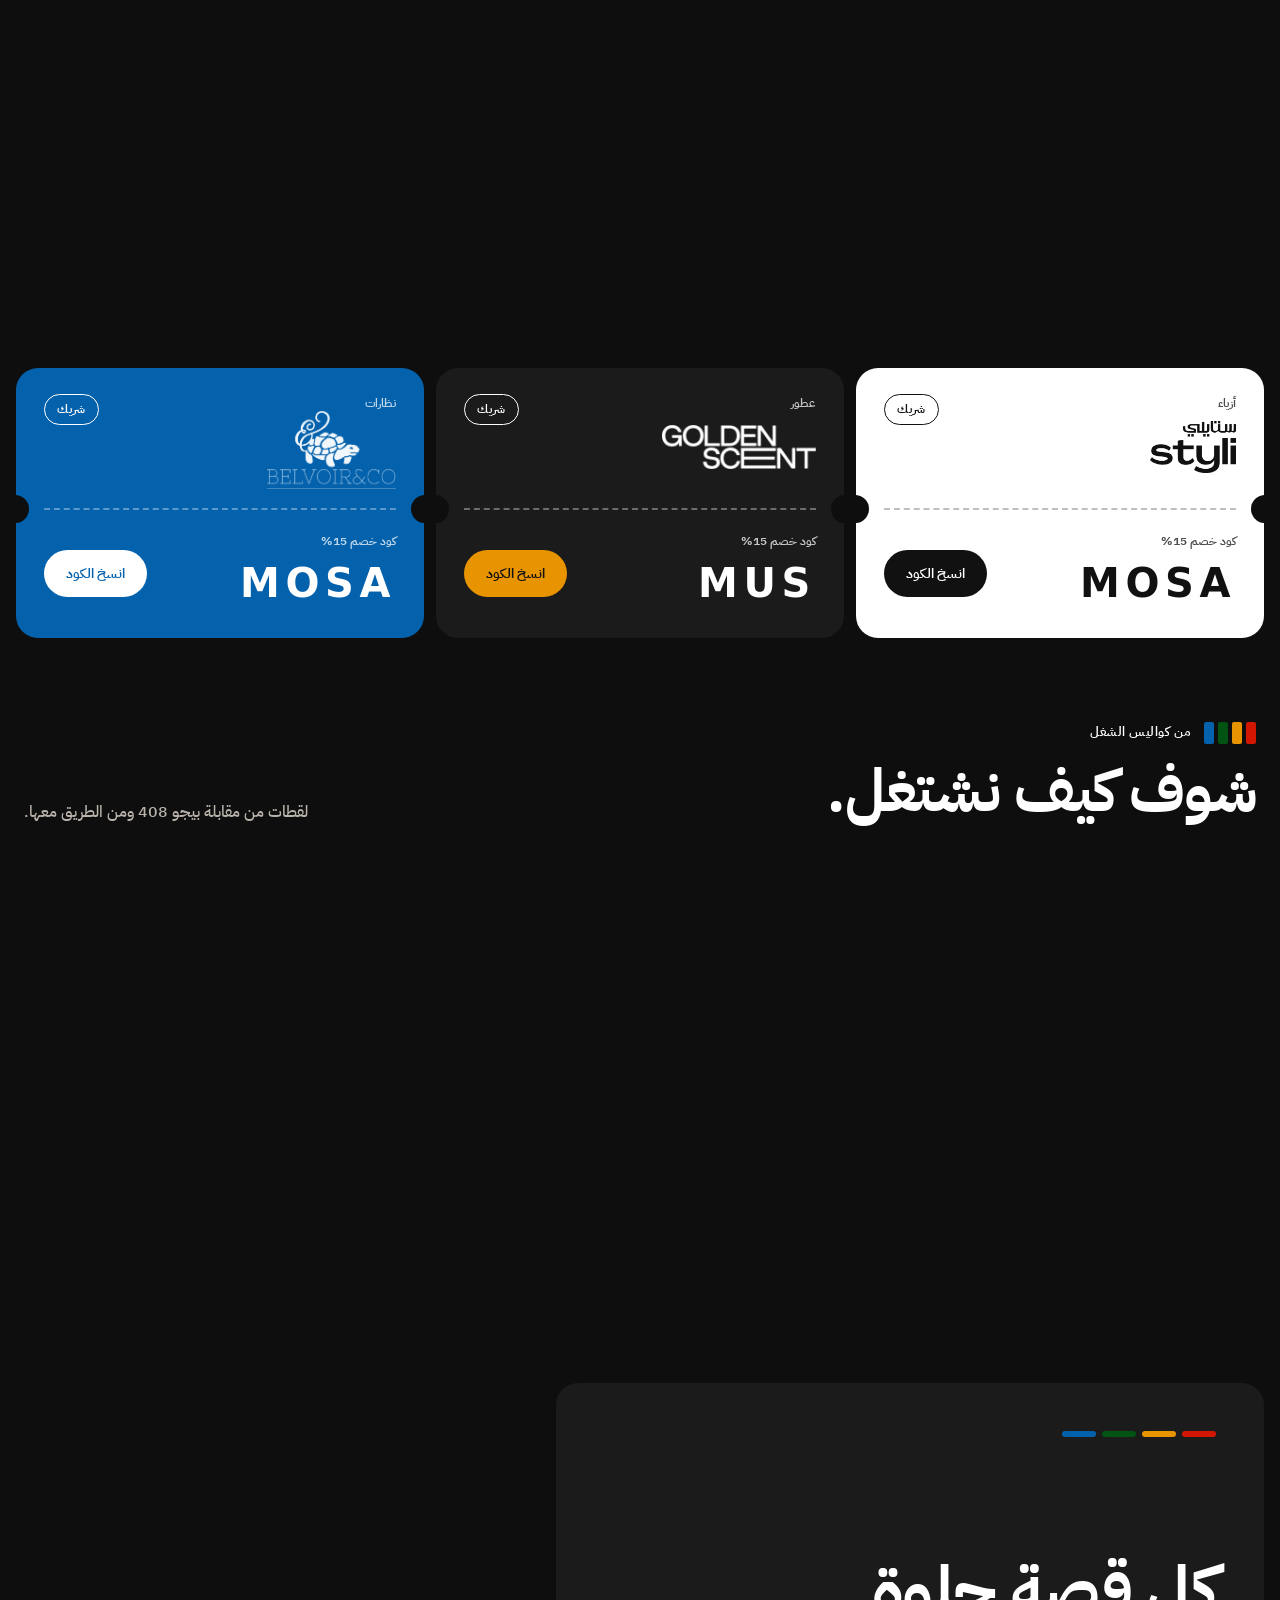
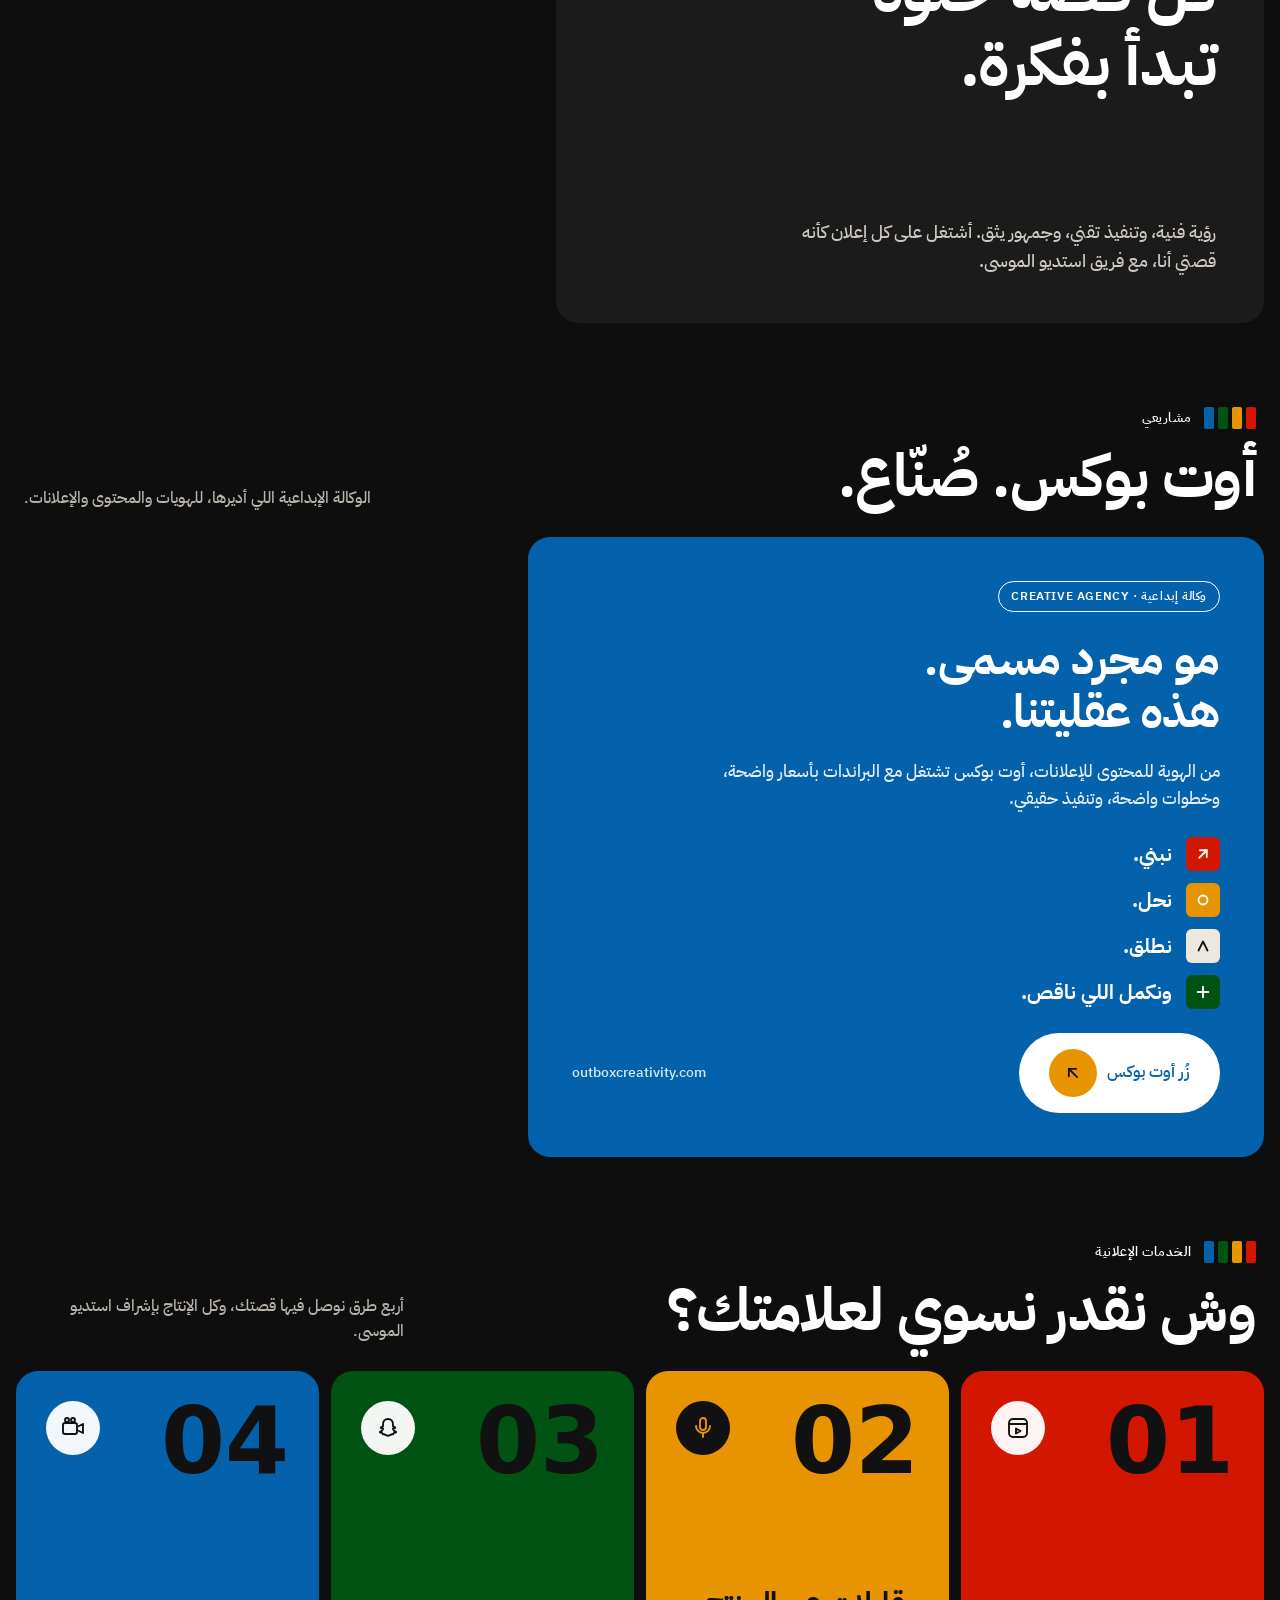
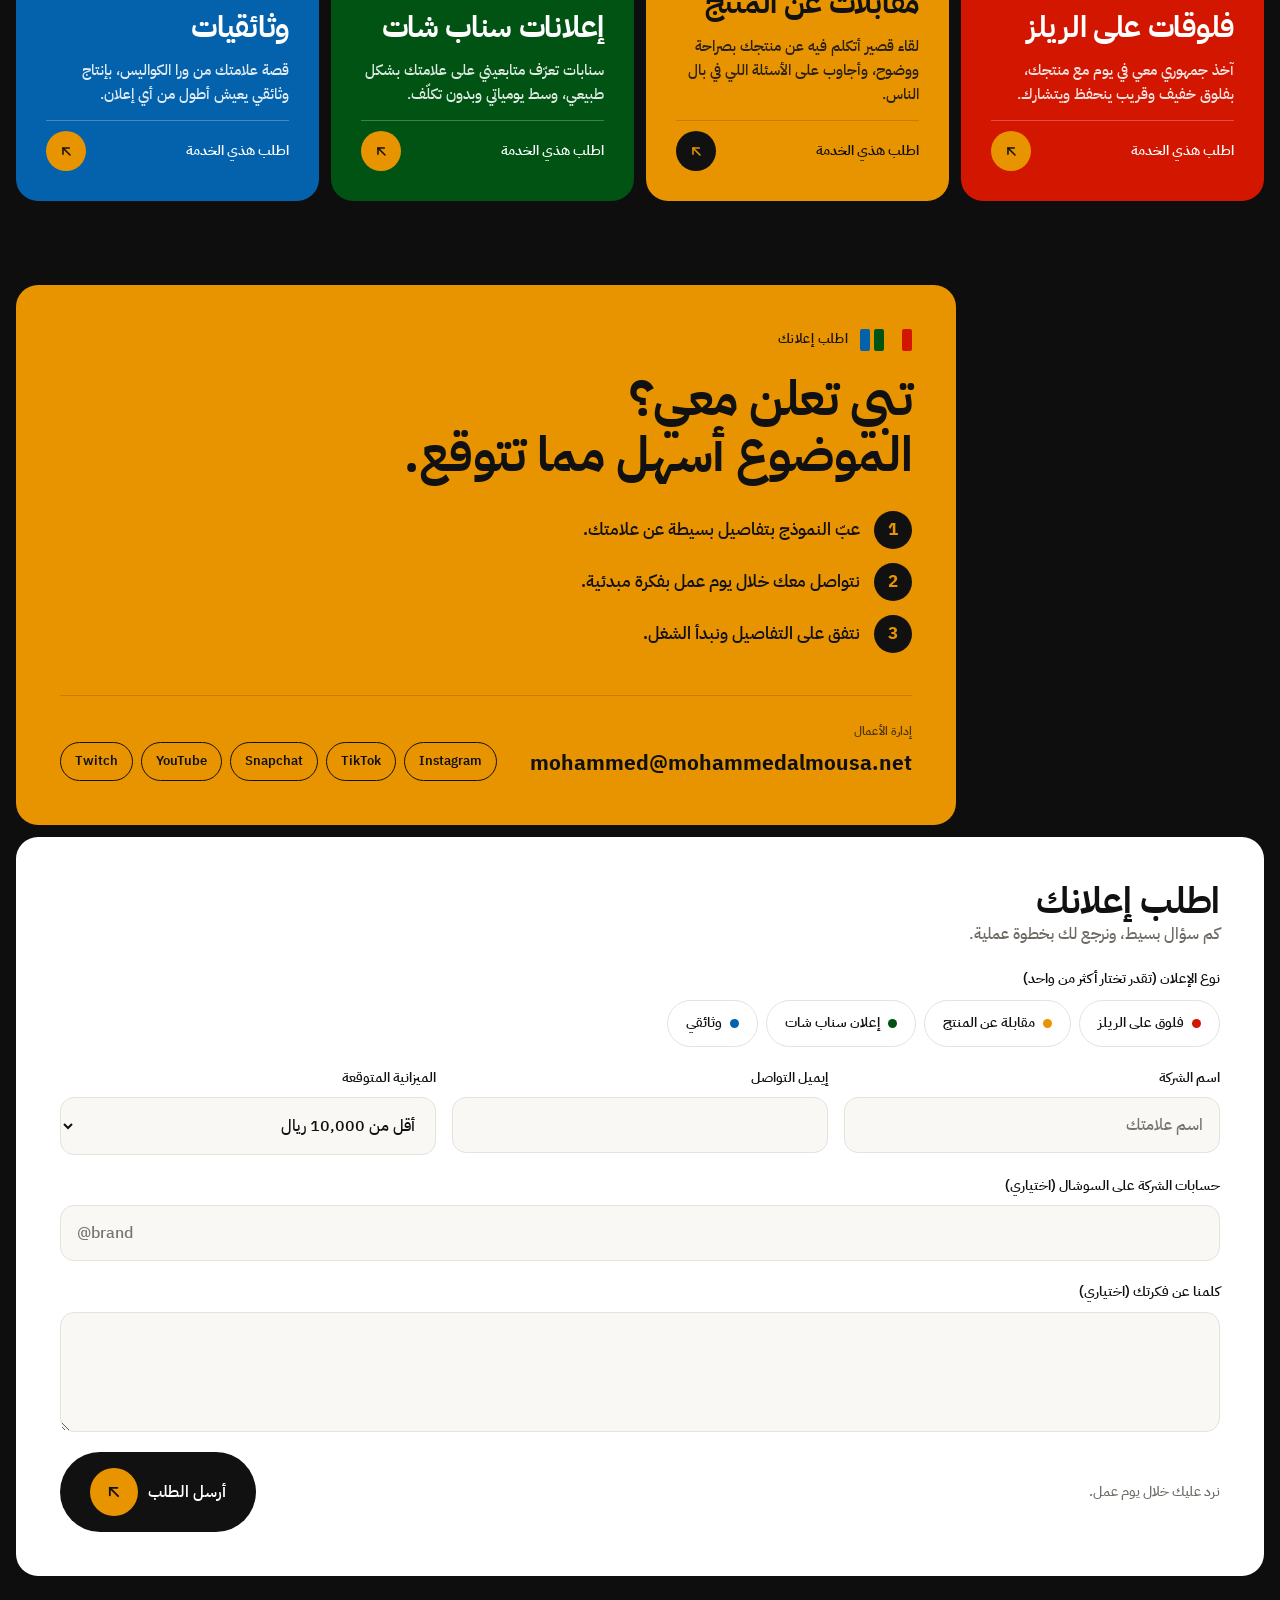
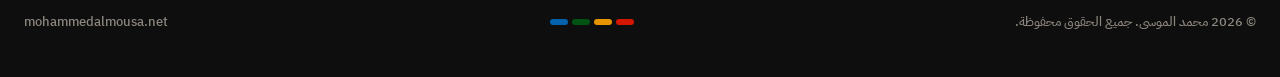
==== commit 1c91ec51: "Update profile portrait (bio card + links avatar)" ====
--- a/index.html
+++ b/index.html
@@ -386,7 +386,7 @@
 
 <section class="row h32">
   <a href="#contact" class="card red contact-mini fx rv" style="--f:1.45">
-    <div class="cm-photo"><img src="mohammed-orange-glasses.jpg" alt="بورتريه محمد الموسى بنظارة برتقالية"></div>
+    <div class="cm-photo"><img src="mohammed-portrait.jpg" alt="بورتريه محمد الموسى بنظارة برتقالية"></div>
     <div class="cm-body">
       <div class="cm-meta"><span>نبذة عن محمد</span><span dir="ltr">@m_almousa399</span></div>
       <h2>أنا محمد الموسى. <span class="circle"><svg viewBox="0 0 24 24" fill="none" stroke="currentColor" stroke-width="2.2" stroke-linecap="round" stroke-linejoin="round"><path d="M17 17L7 7"/><path d="M7 16V7h9"/></svg></span></h2>
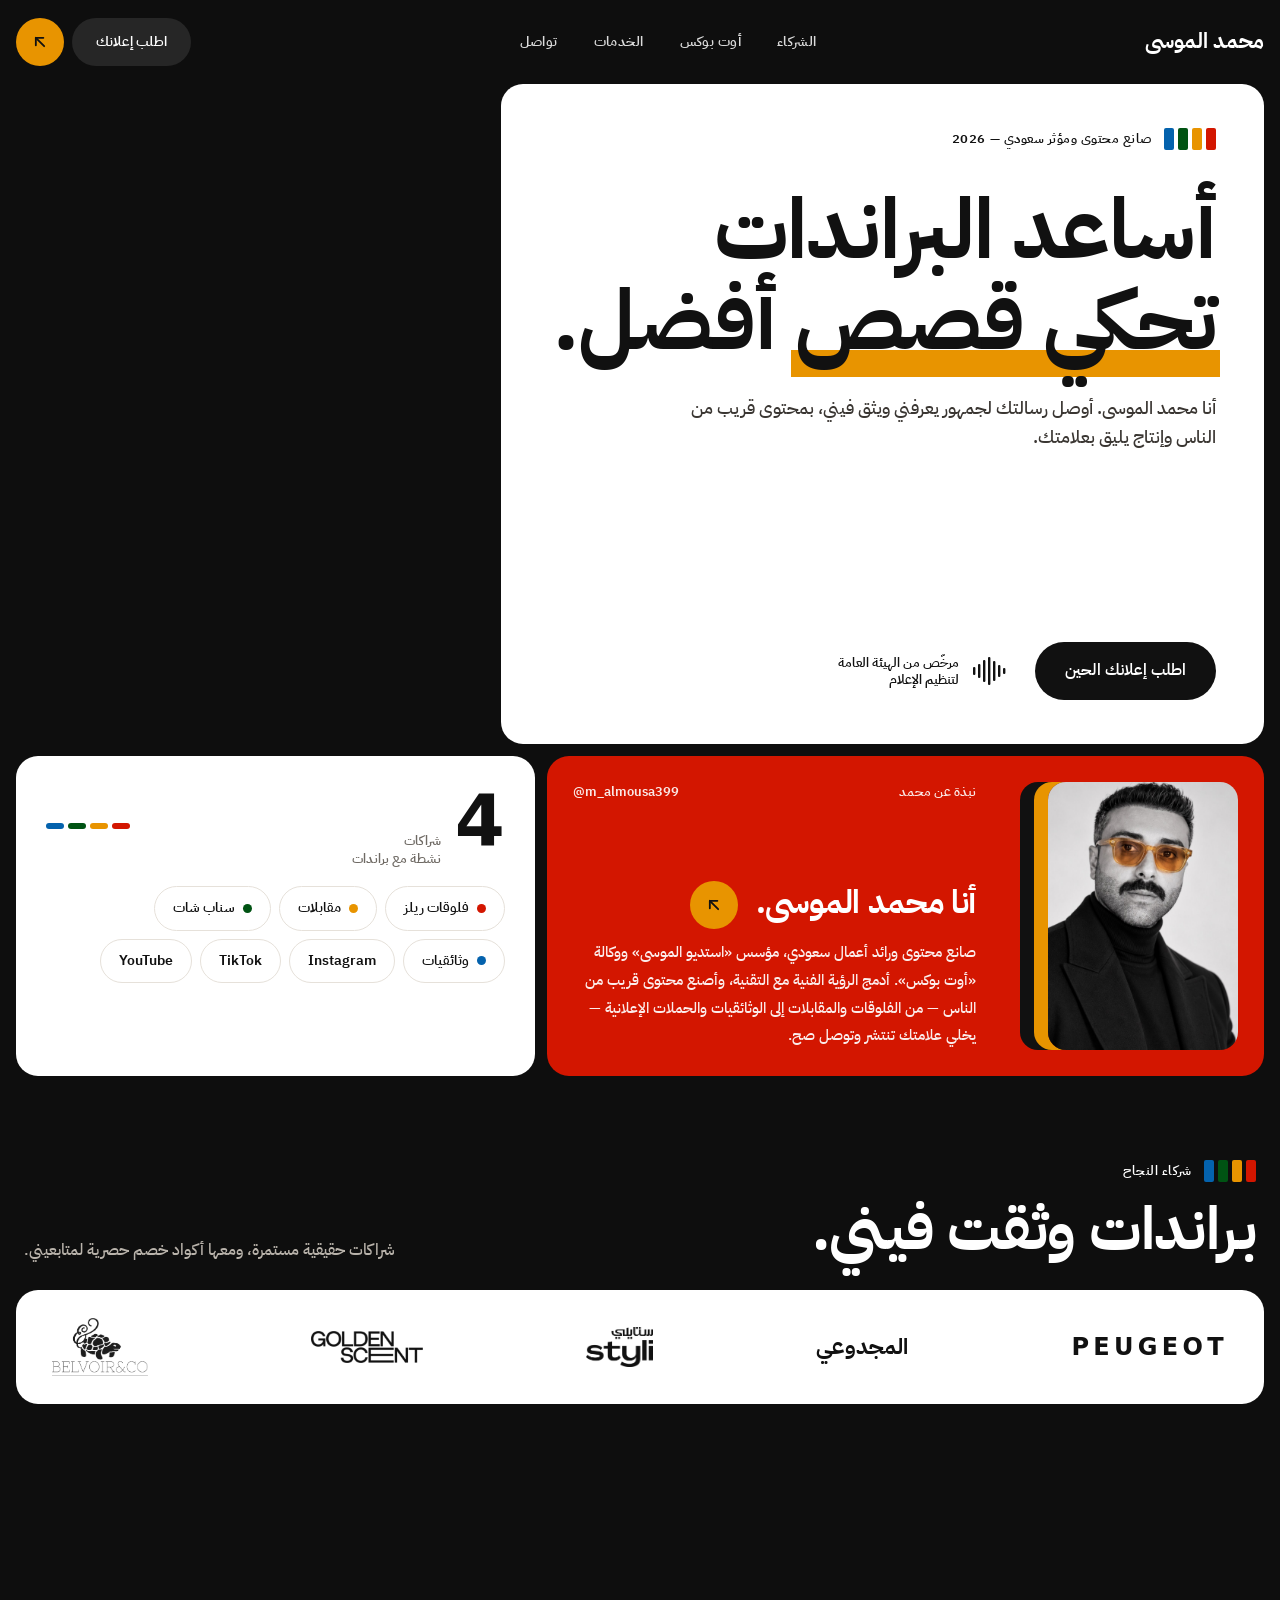
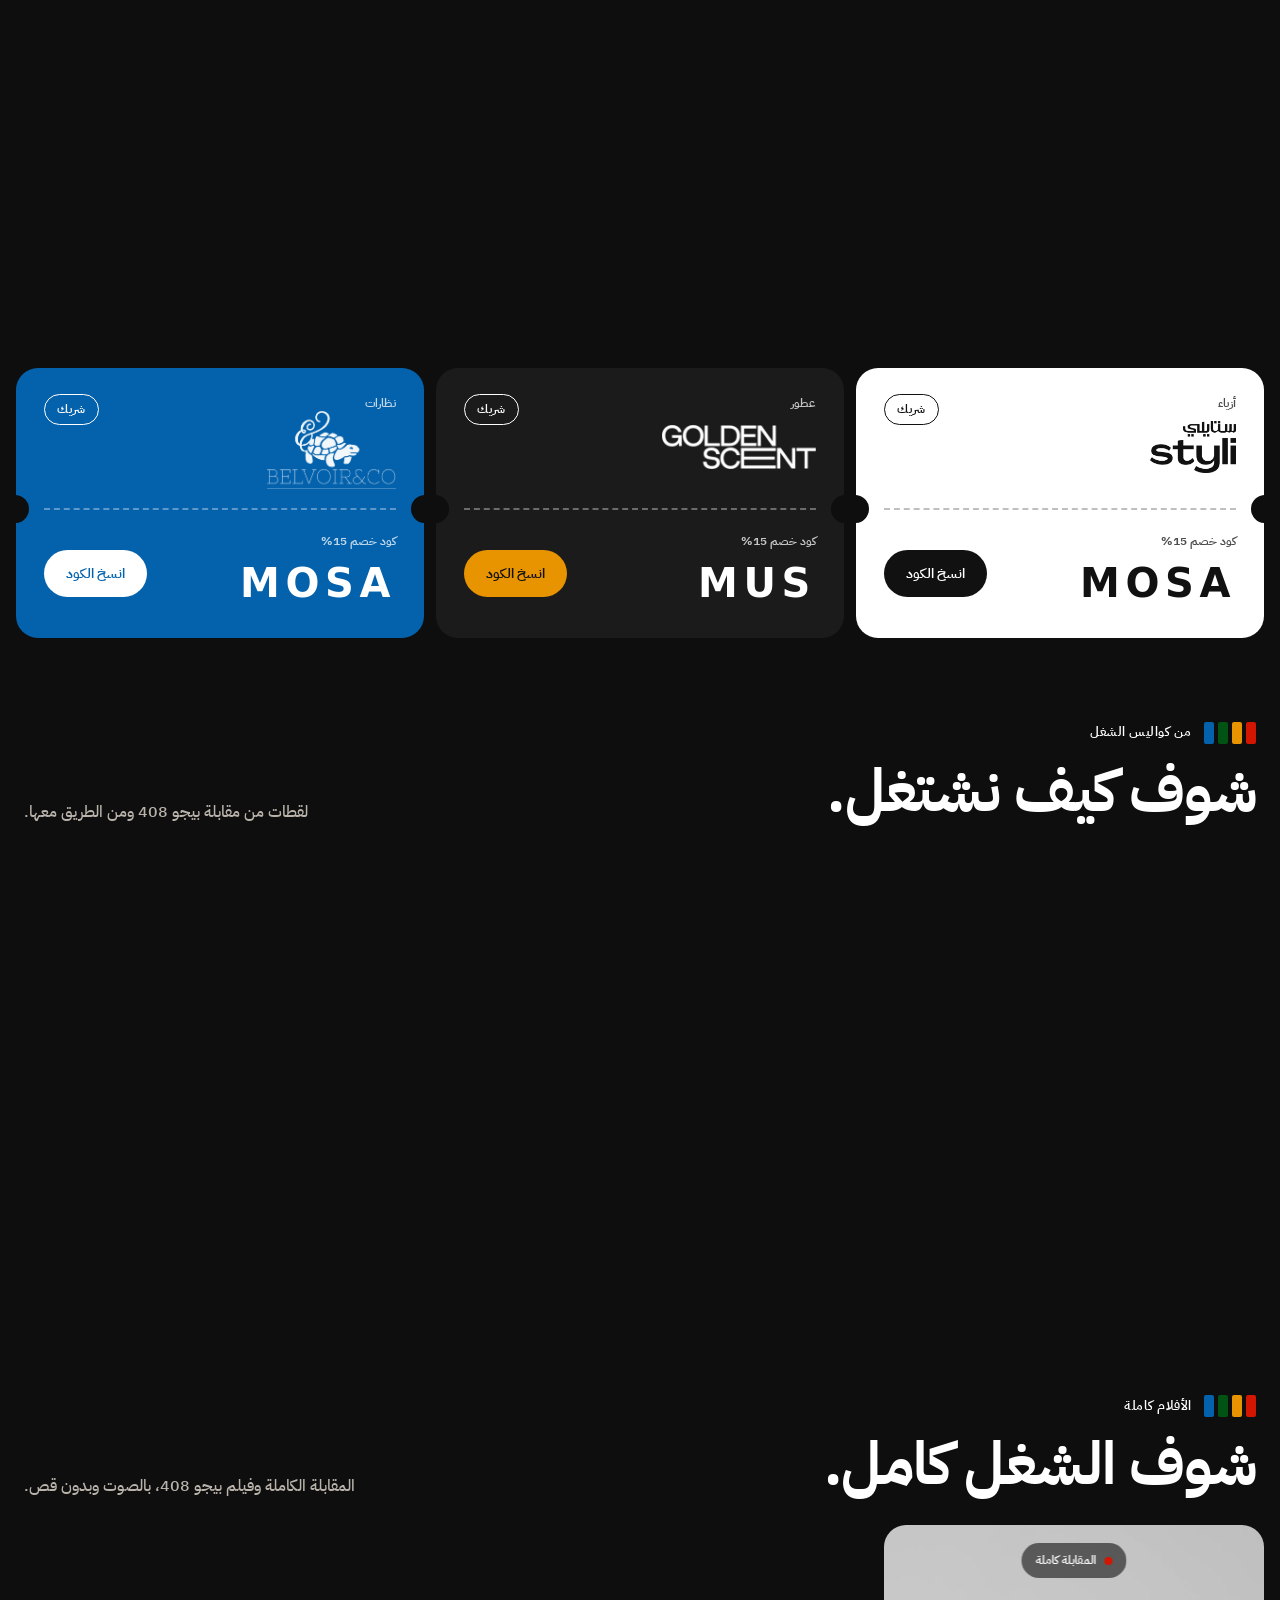
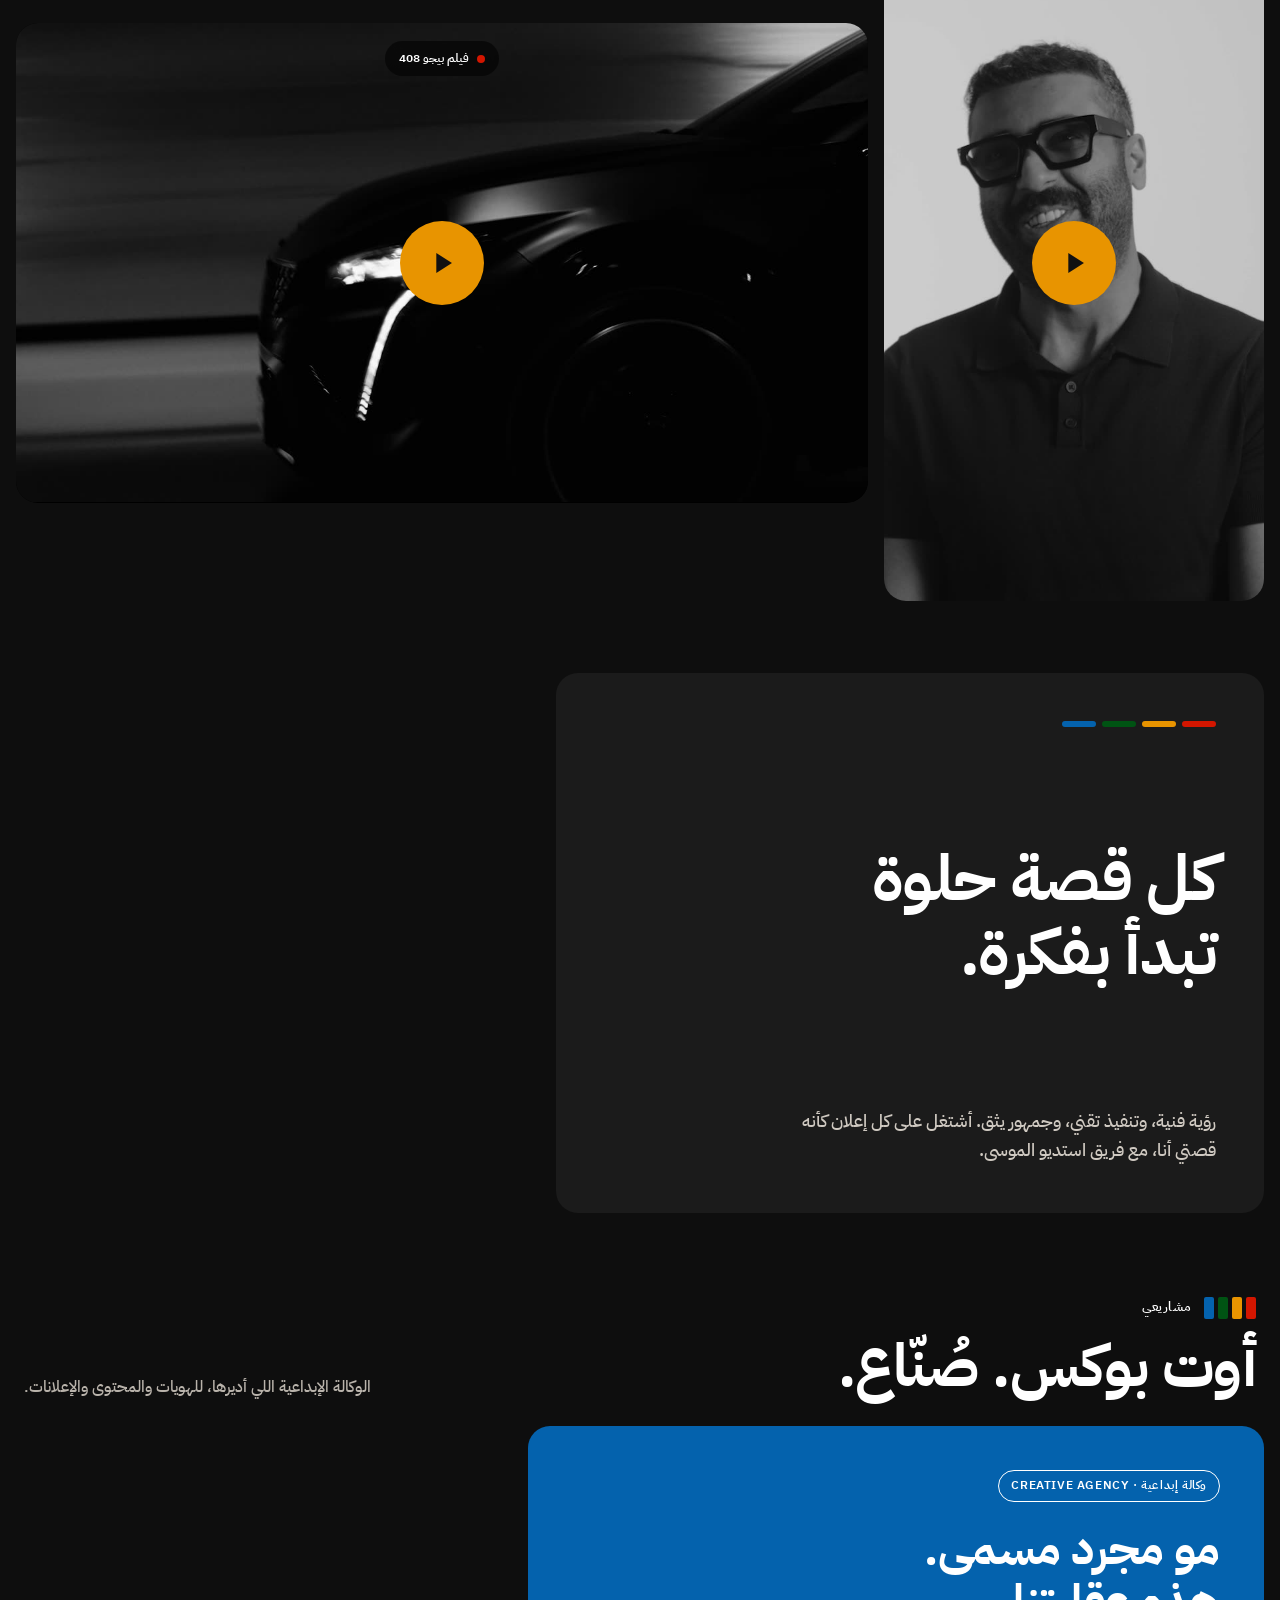
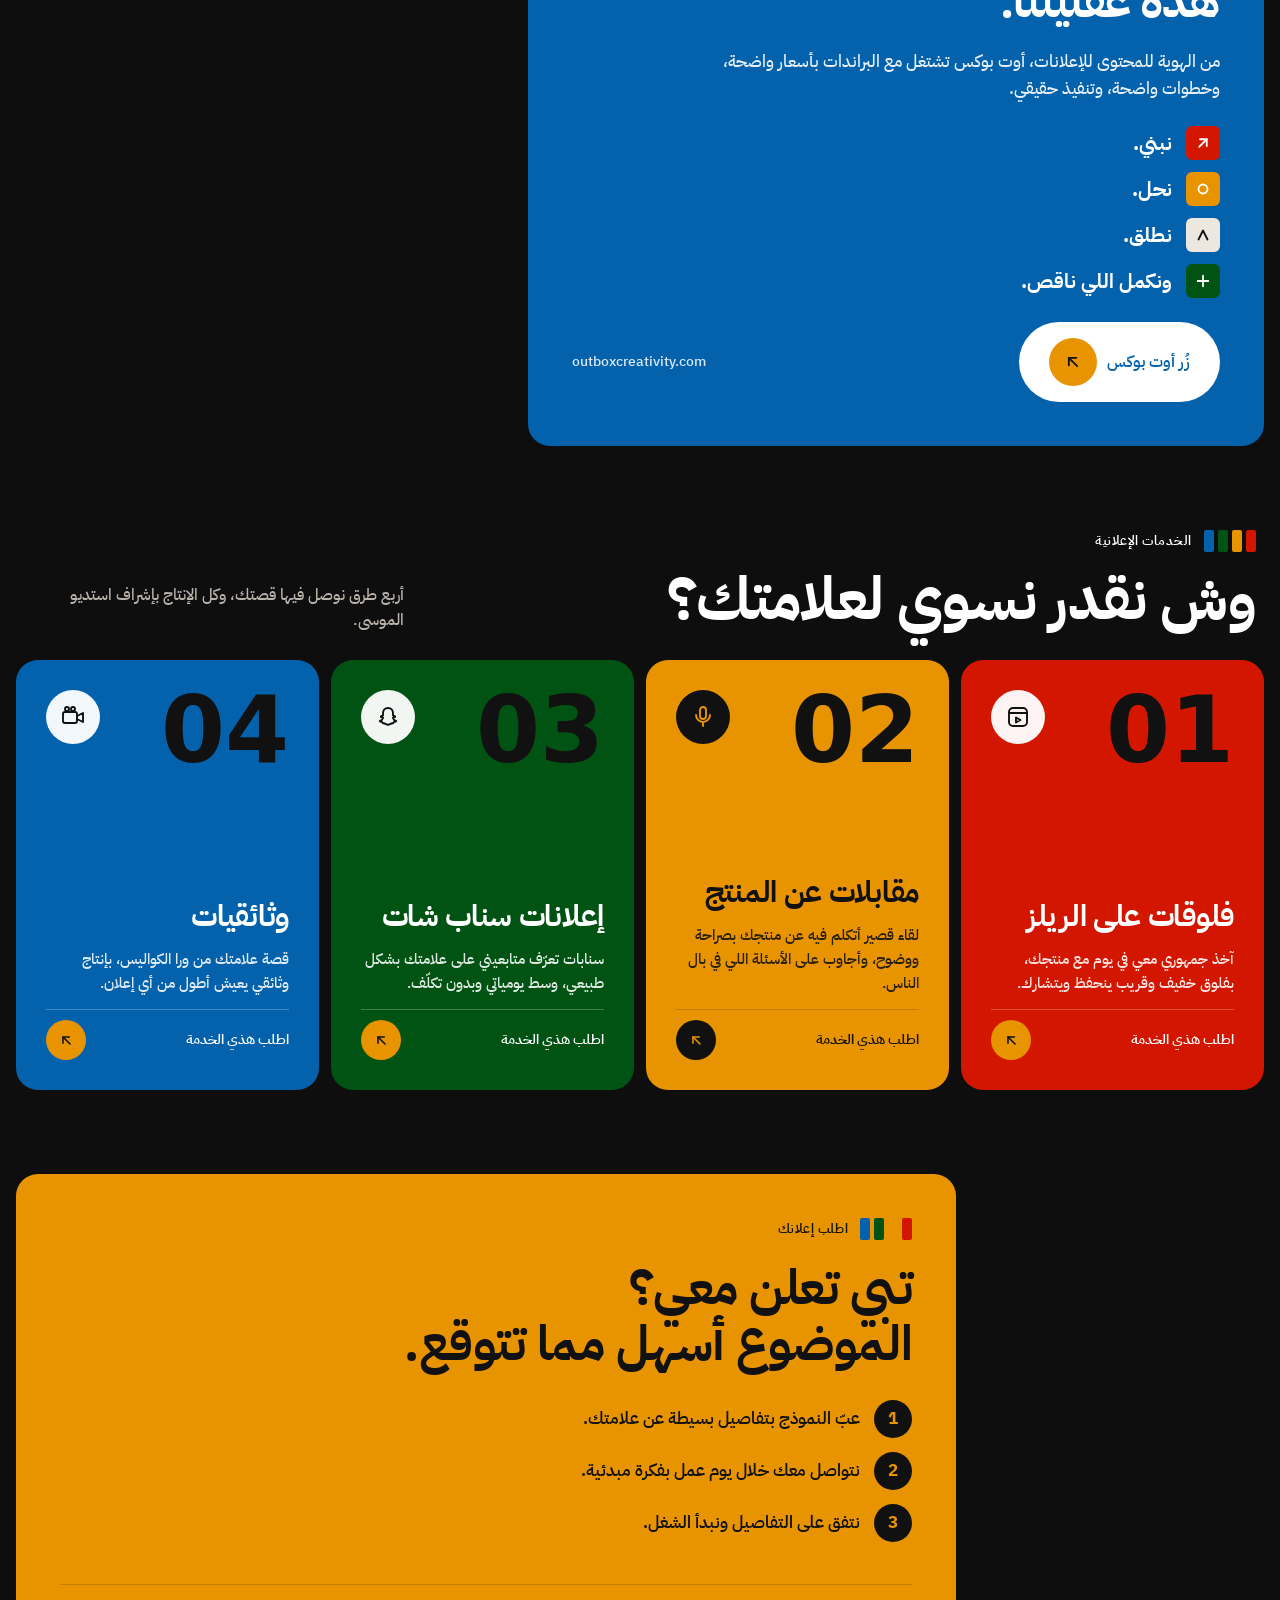
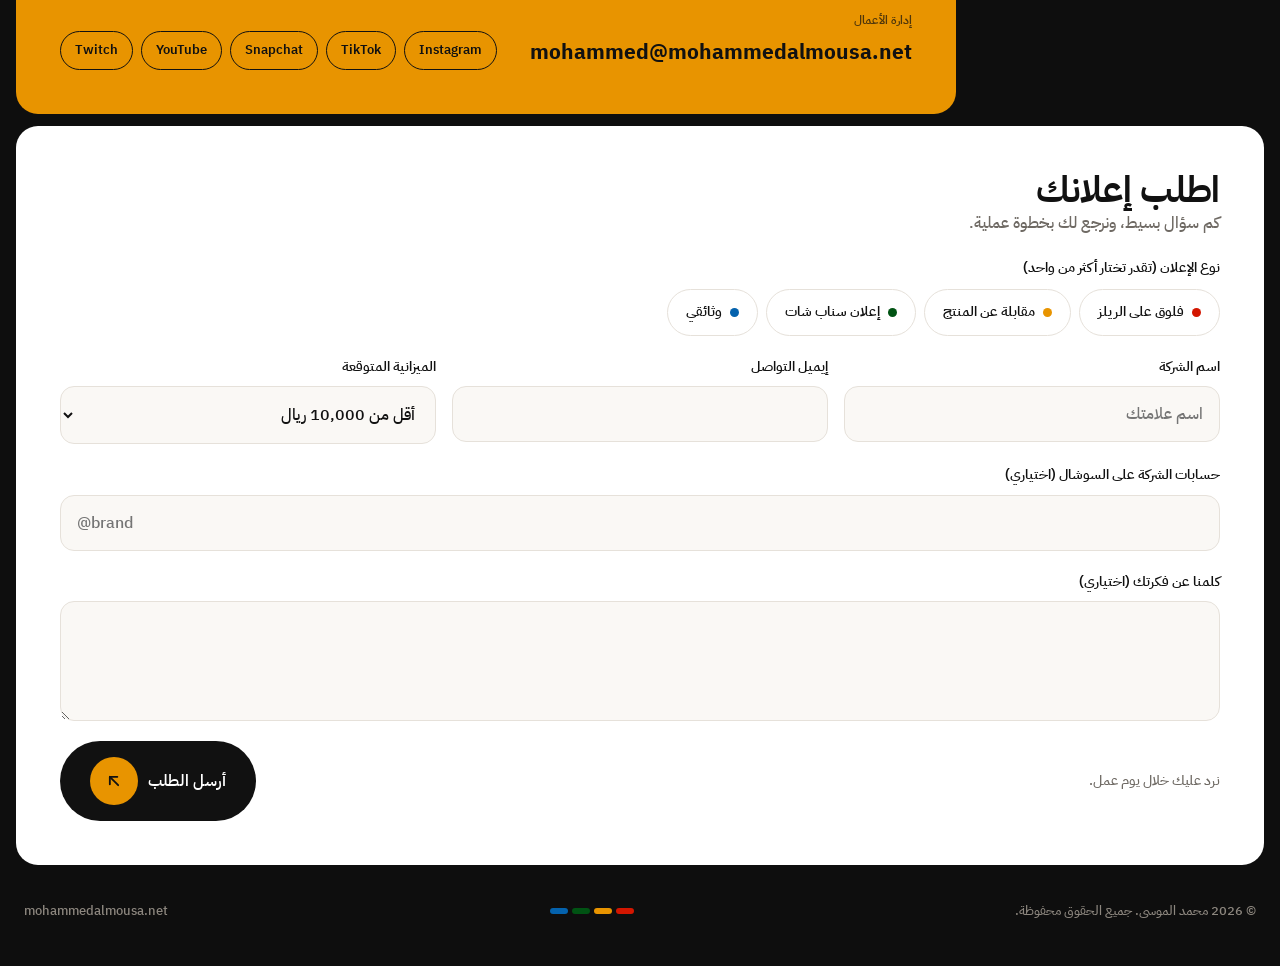
==== commit 6eb5428a: "Update index.html" ====
--- a/index.html
+++ b/index.html
@@ -492,6 +492,41 @@
   </div>
 </section>
 
+<section id="films" aria-label="الأفلام كاملة">
+  <style>
+  .films{display:grid;grid-template-columns:minmax(0,1fr);gap:16px;align-items:center}
+  @media(min-width:900px){.films{grid-template-columns:minmax(0,380px) minmax(0,1fr)}}
+  .fv{background:#000;aspect-ratio:var(--ar);width:100%}
+  .fv video{position:absolute;inset:0;width:100%;height:100%;object-fit:cover;background:#000;display:block}
+  .fv-play{position:absolute;inset:0;margin:auto;width:84px;height:84px;border:0;border-radius:999px;background:var(--orange);color:var(--ink);display:grid;place-items:center;z-index:3;transition:transform .35s var(--ease)}
+  .fv-play:hover{transform:scale(1.08)}
+  .fv-play svg{width:34px;height:34px}
+  .fv.playing .fv-play,.fv.playing .vtag{display:none}
+  </style>
+  <div class="shead rv">
+    <div>
+      <div class="kicker"><i></i><i></i><i></i><i></i>الأفلام كاملة</div>
+      <h2 style="margin-top:14px">شوف الشغل كامل.</h2>
+    </div>
+    <p>المقابلة الكاملة وفيلم بيجو 408، بالصوت وبدون قص.</p>
+  </div>
+  <div class="films">
+    <div class="card fv rv" style="--ar:9/16">
+      <video preload="none" playsinline poster="interview-poster.jpg" aria-label="مقابلة محمد الموسى الكاملة عن بيجو 408"><source src="interview-full.mp4" type="video/mp4"></video>
+      <span class="vtag"><i></i>المقابلة كاملة</span>
+      <button type="button" class="fv-play" aria-label="شغّل المقابلة"><svg viewBox="0 0 24 24" fill="currentColor"><path d="M8 5v14l11-7z"/></svg></button>
+    </div>
+    <div class="card fv rv" style="--ar:16/9">
+      <video preload="none" playsinline poster="peugeot-film-poster.jpg" aria-label="فيلم بيجو 408 كامل"><source src="peugeot-film.mp4" type="video/mp4"></video>
+      <span class="vtag"><i></i>فيلم بيجو 408</span>
+      <button type="button" class="fv-play" aria-label="شغّل الفيلم"><svg viewBox="0 0 24 24" fill="currentColor"><path d="M8 5v14l11-7z"/></svg></button>
+    </div>
+  </div>
+  <script>
+  (function(){var vs=document.querySelectorAll('.fv video');vs.forEach(function(v){var box=v.parentNode,b=box.querySelector('.fv-play');b.addEventListener('click',function(){vs.forEach(function(o){if(o!==v)o.pause()});v.controls=true;v.play()});v.addEventListener('play',function(){box.classList.add('playing')})})})();
+  </script>
+</section>
+
 <section class="row story h54" aria-label="عن محمد">
   <div class="card dark story-text fx rv" style="--f:1.1">
     <div class="dots"><i style="background:var(--red)"></i><i style="background:var(--orange)"></i><i style="background:var(--green)"></i><i style="background:var(--blue)"></i></div>
@@ -610,7 +645,7 @@
     <input type="hidden" name="_subject" value="طلب إعلان جديد — mohammedalmousa.net">
     <input type="hidden" name="_template" value="table">
     <input type="hidden" name="_captcha" value="false">
-    <input type="hidden" name="_next" value="http://mohammedalmousa.net/?sent=1#contact">
+    <input type="hidden" name="_next" value="https://mohammedalmousa.net/?sent=1#contact">
     <input type="text" name="_honey" style="display:none" tabindex="-1" autocomplete="off">
     <div class="c-form-head">
       <div><h3>اطلب إعلانك</h3><p class="sub">كم سؤال بسيط، ونرجع لك بخطوة عملية.</p></div>
